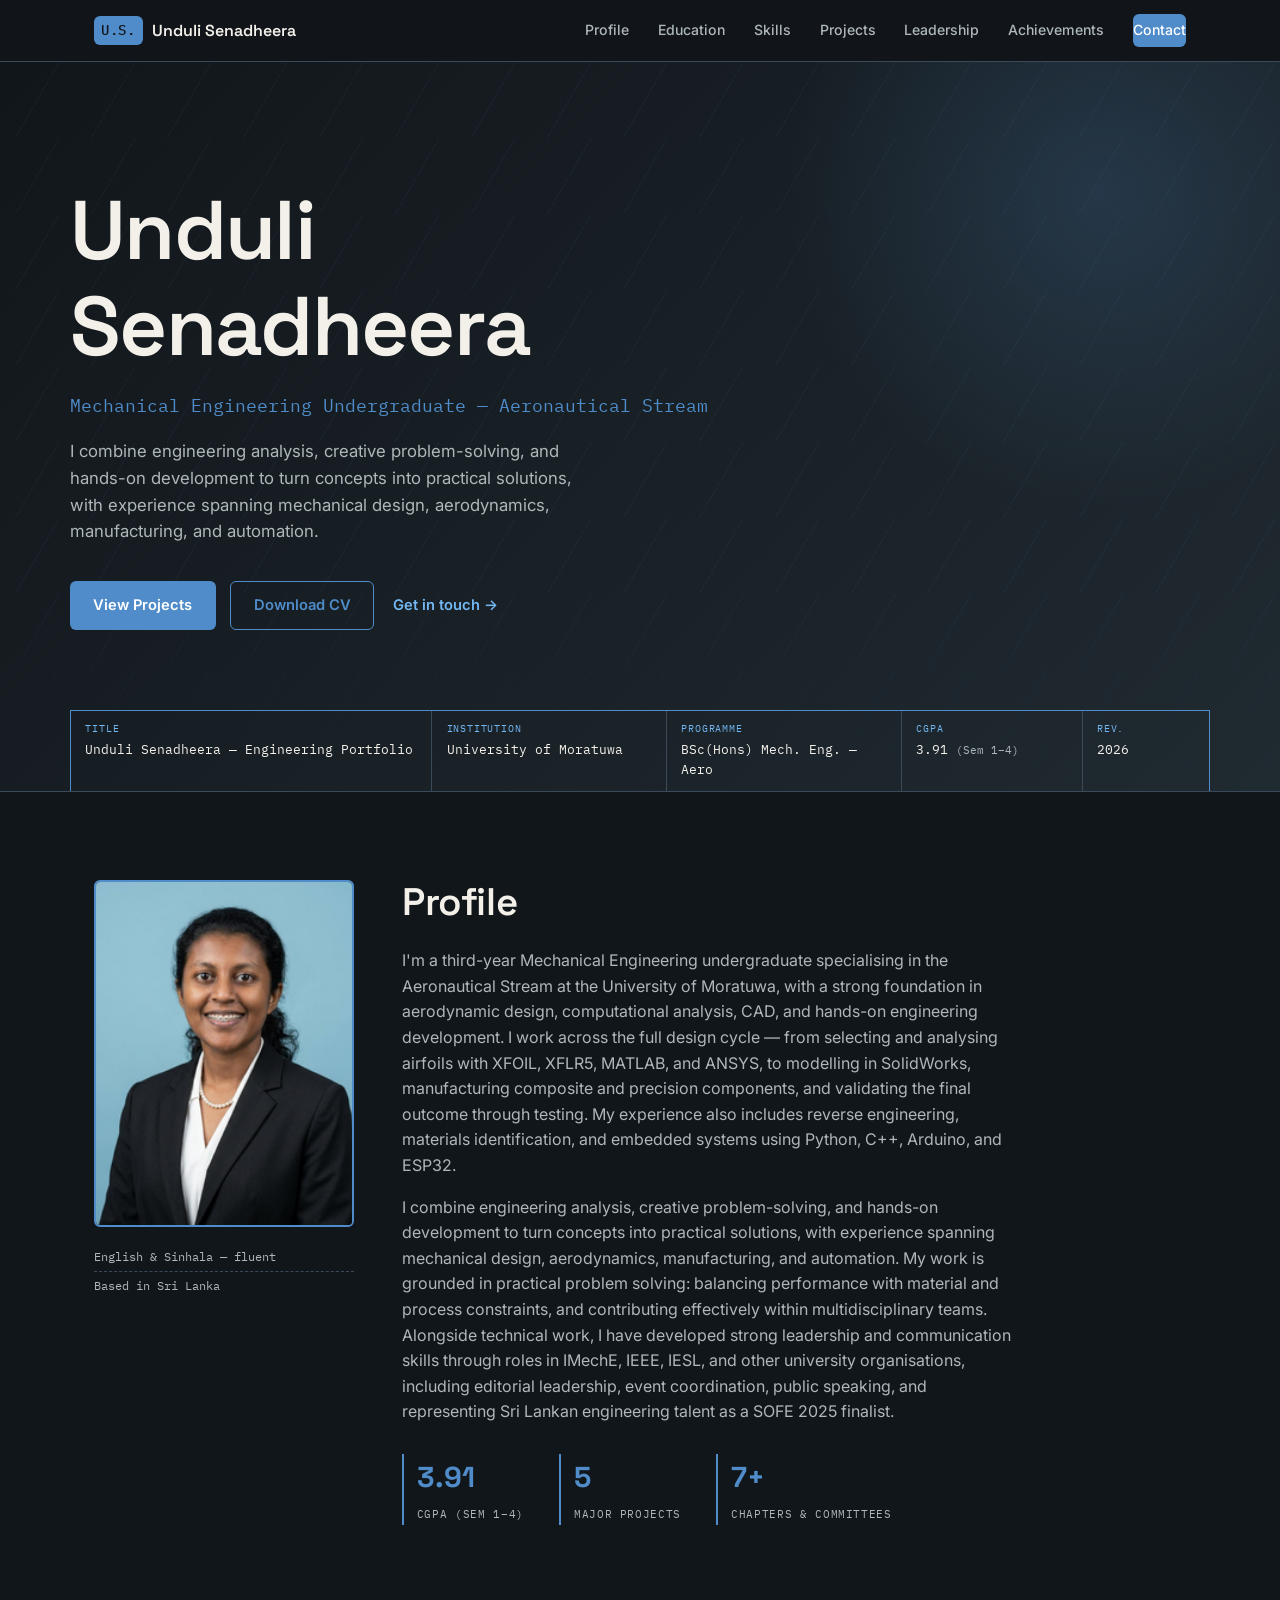
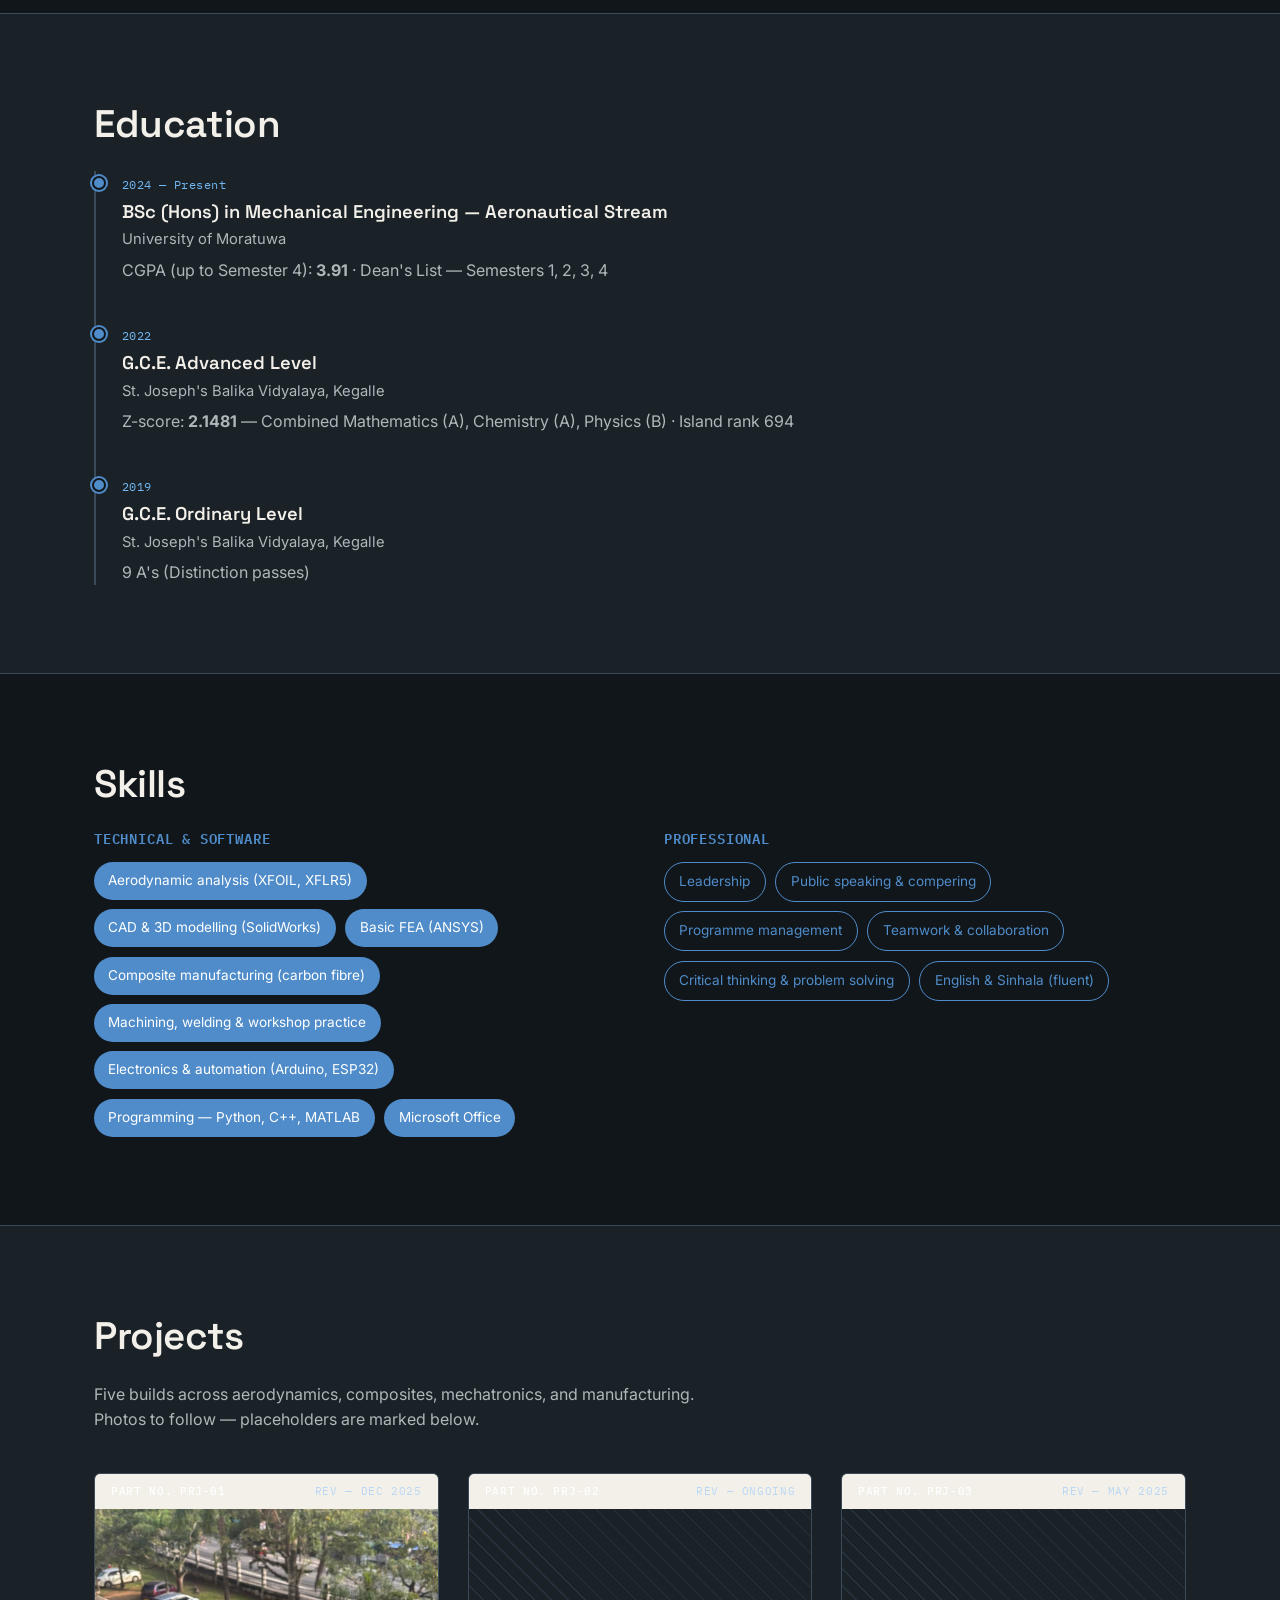
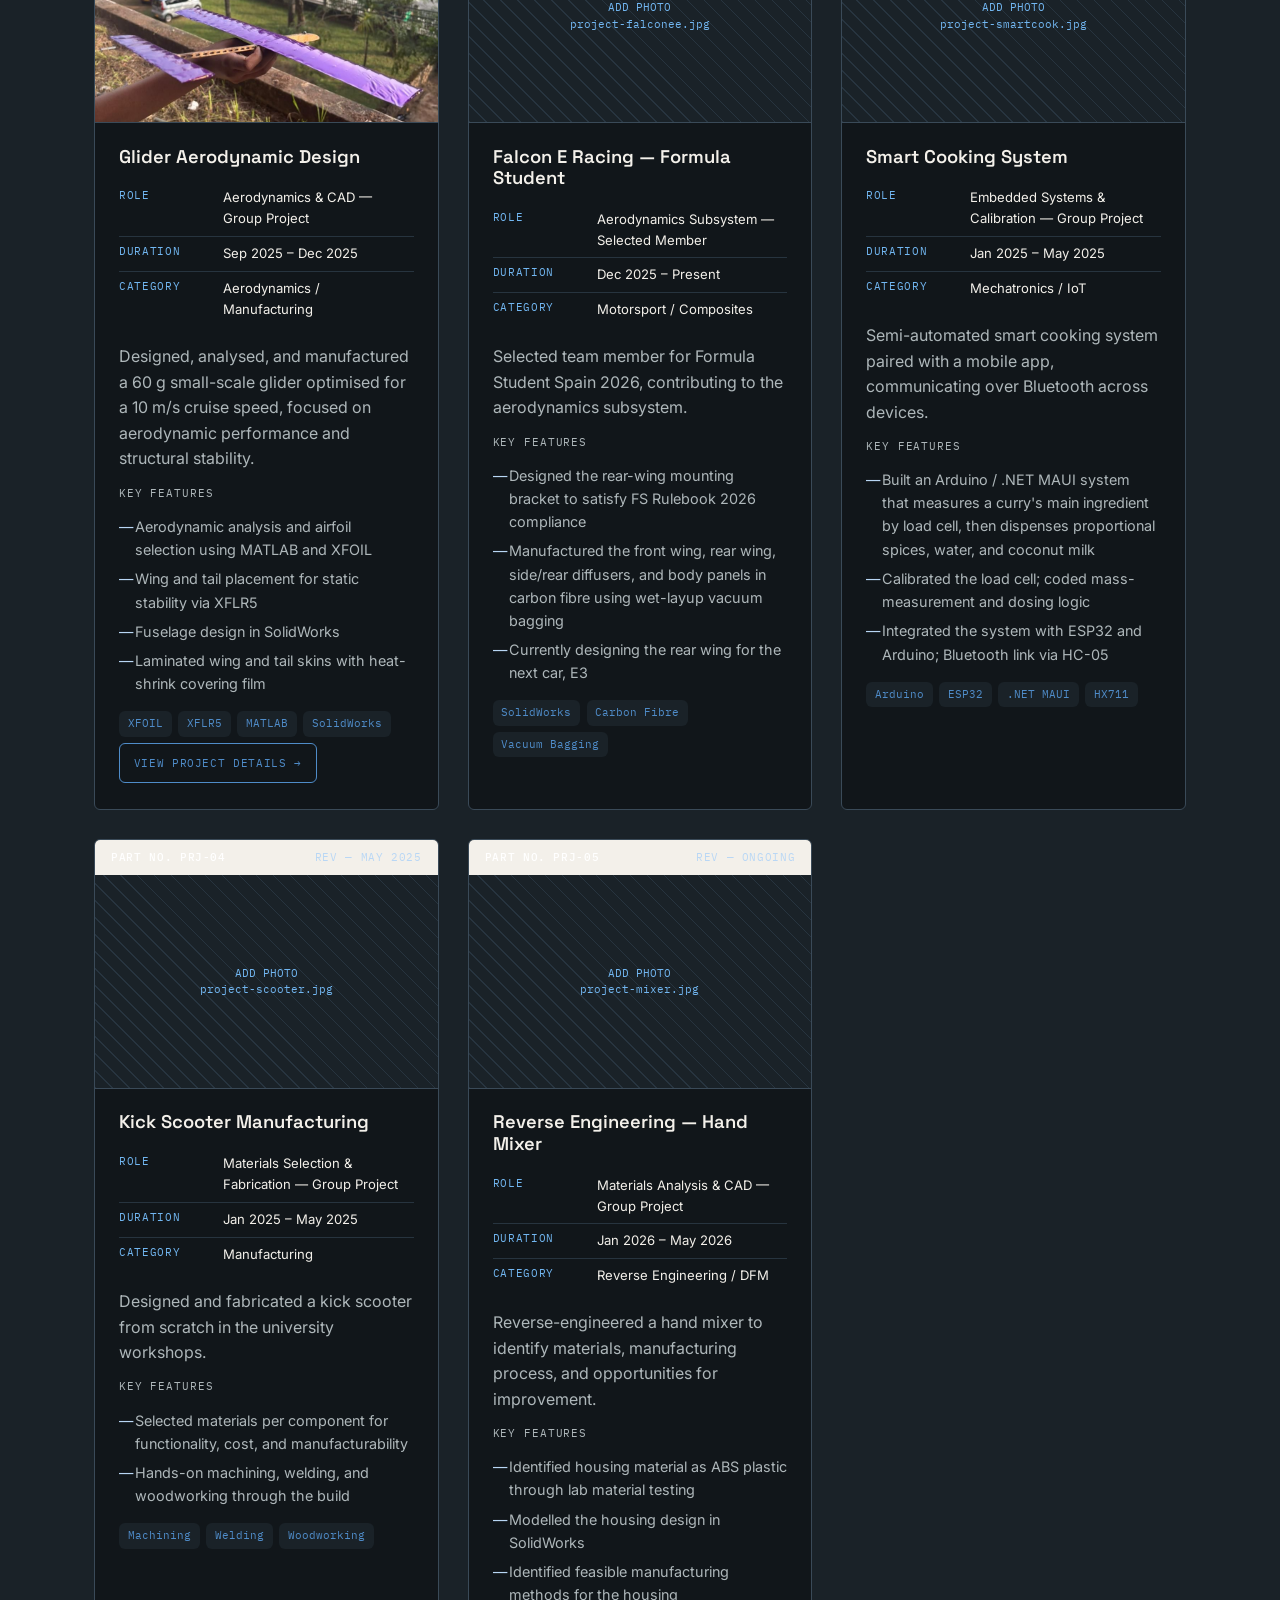
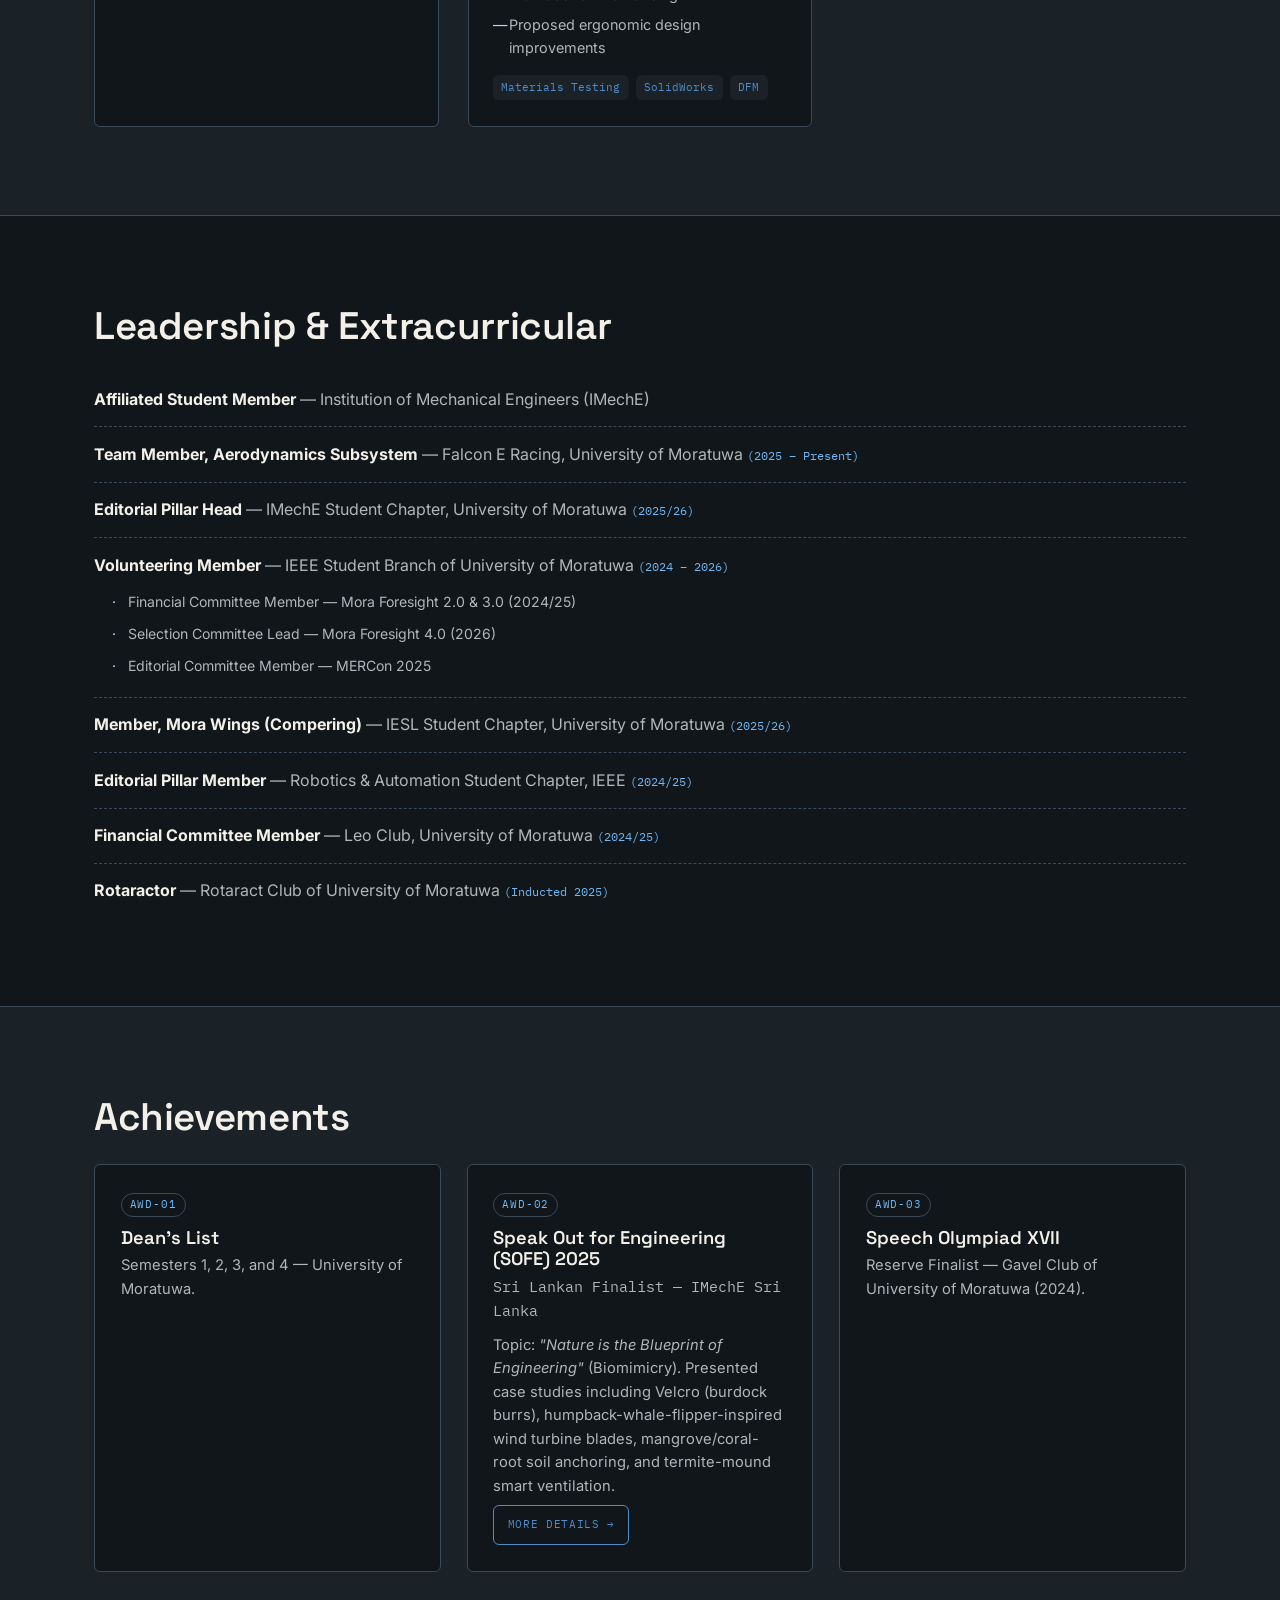
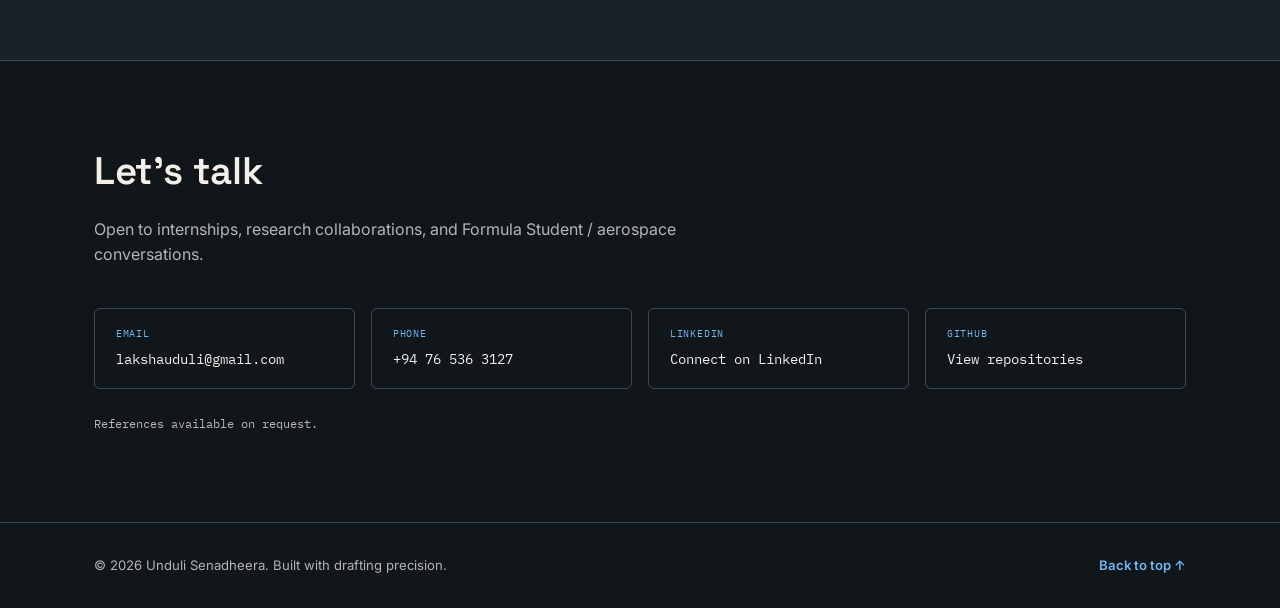
==== index.html @ 423f3b13 "Remove sheet and figure labels" ====
<!DOCTYPE html>
<html lang="en">
<head>
<meta charset="UTF-8">
<meta name="viewport" content="width=device-width, initial-scale=1.0">
<title>Unduli Senadheera — Mechanical Engineering Portfolio</title>
<meta name="description" content="Unduli Senadheera — Mechanical Engineering undergraduate, Aeronautical Stream, University of Moratuwa. Aerodynamics, CAD, composites, and reverse engineering projects.">
<link rel="preconnect" href="https://fonts.googleapis.com">
<link rel="preconnect" href="https://fonts.gstatic.com" crossorigin>
<link href="https://fonts.googleapis.com/css2?family=Space+Grotesk:wght@400;500;600;700&family=Inter:wght@400;500;600;700&family=IBM+Plex+Mono:wght@400;500&display=swap" rel="stylesheet">
<link rel="stylesheet" href="css/style.css">
</head>
<body>

<!-- ===== NAV ===== -->
<header class="site-header" id="top">
  <div class="header-inner">
    <a class="brand" href="#top">
      <span class="brand-mark">U.S.</span>
      <span class="brand-name">Unduli&nbsp;Senadheera</span>
    </a>
    <nav class="main-nav" id="mainNav">
      <a href="#about">Profile</a>
      <a href="#education">Education</a>
      <a href="#skills">Skills</a>
      <a href="#projects">Projects</a>
      <a href="#leadership">Leadership</a>
      <a href="#achievements">Achievements</a>
      <a href="#contact" class="nav-cta">Contact</a>
    </nav>
    <button class="nav-toggle" id="navToggle" aria-label="Toggle navigation" aria-expanded="false">
      <span></span><span></span><span></span>
    </button>
  </div>
</header>

<!-- ===== HERO ===== -->
<section class="hero" id="hero">
  <div class="blueprint-grid" aria-hidden="true"></div>

  <div class="hero-inner">
    <h1 class="hero-name">Unduli<br>Senadheera</h1>
    <p class="hero-role">Mechanical Engineering Undergraduate — Aeronautical Stream</p>
    <p class="hero-tagline">I combine engineering analysis, creative problem-solving, and hands-on development to turn concepts into practical solutions, with experience spanning mechanical design, aerodynamics, manufacturing, and automation.</p>

    <div class="hero-actions">
      <a href="#projects" class="btn btn-primary">View Projects</a>
      <a href="assets/docs/Unduli_Senadheera_CV.pdf" class="btn btn-outline" download>Download CV</a>
      <a href="#contact" class="btn btn-text">Get in touch →</a>
    </div>
  </div>

  <!-- Title block, drafting-sheet style -->
  <div class="title-block">
    <div class="tb-cell tb-cell--wide">
      <span class="tb-label">Title</span>
      <span class="tb-value">Unduli Senadheera — Engineering Portfolio</span>
    </div>
    <div class="tb-cell">
      <span class="tb-label">Institution</span>
      <span class="tb-value">University of Moratuwa</span>
    </div>
    <div class="tb-cell">
      <span class="tb-label">Programme</span>
      <span class="tb-value">BSc(Hons) Mech. Eng. — Aero</span>
    </div>
    <div class="tb-cell">
      <span class="tb-label">CGPA</span>
      <span class="tb-value">3.91 <small>(Sem 1–4)</small></span>
    </div>
    <div class="tb-cell">
      <span class="tb-label">Rev.</span>
      <span class="tb-value" id="tbYear">2026</span>
    </div>
  </div>
</section>

<main>

<!-- ===== ABOUT / PROFILE ===== -->
<section class="section" id="about">
  <div class="section-inner">
    <div class="about-grid">
      <div class="about-photo">
        <div class="photo-frame">
          <img src="assets/img/profile-photo.png" alt="Unduli Senadheera" id="profileImg"
               onerror="this.closest('.photo-frame').classList.add('photo-frame--empty')">
          <span class="photo-placeholder-text">Add profile-photo.png<br>to assets/img/</span>
        </div>
        <ul class="corner-tags">
          <li>English &amp; Sinhala — fluent</li>
          <li>Based in Sri Lanka</li>
        </ul>
      </div>
      <div class="about-copy">
        <h2>Profile</h2>
        <p>I'm a third-year Mechanical Engineering undergraduate specialising in the Aeronautical
          Stream at the University of Moratuwa, with a strong foundation in aerodynamic design,
          computational analysis, CAD, and hands-on engineering development. I work across the
          full design cycle — from selecting and analysing airfoils with XFOIL, XFLR5, MATLAB, and
          ANSYS, to modelling in SolidWorks, manufacturing composite and precision components,
          and validating the final outcome through testing. My experience also includes reverse
          engineering, materials identification, and embedded systems using Python, C++, Arduino,
          and ESP32.</p>
        <p>I combine engineering analysis, creative problem-solving, and hands-on development to
          turn concepts into practical solutions, with experience spanning mechanical design,
          aerodynamics, manufacturing, and automation. My work is grounded in practical problem
          solving: balancing performance with material and process constraints, and contributing
          effectively within multidisciplinary teams. Alongside technical work,
          I have developed strong leadership and communication skills through roles in IMechE,
          IEEE, IESL, and other university organisations, including editorial leadership, event
          coordination, public speaking, and representing Sri Lankan engineering talent as a SOFE
          2025 finalist.</p>
        <div class="about-stats">
          <div class="stat">
            <span class="stat-num">3.91</span>
            <span class="stat-label">CGPA (Sem 1–4)</span>
          </div>
          <div class="stat">
            <span class="stat-num">5</span>
            <span class="stat-label">Major projects</span>
          </div>
          <div class="stat">
            <span class="stat-num">7+</span>
            <span class="stat-label">Chapters &amp; committees</span>
          </div>
        </div>
      </div>
    </div>
  </div>
</section>

<!-- ===== EDUCATION ===== -->
<section class="section section--alt" id="education">
  <div class="section-inner">
    <h2>Education</h2>
    <div class="timeline">
      <div class="timeline-item">
        <span class="timeline-date">2024 — Present</span>
        <div class="timeline-body">
          <h3>BSc (Hons) in Mechanical Engineering — Aeronautical Stream</h3>
          <p class="timeline-org">University of Moratuwa</p>
          <p>CGPA (up to Semester 4): <strong>3.91</strong> · Dean's List — Semesters 1, 2, 3, 4</p>
        </div>
      </div>
      <div class="timeline-item">
        <span class="timeline-date">2022</span>
        <div class="timeline-body">
          <h3>G.C.E. Advanced Level</h3>
          <p class="timeline-org">St. Joseph's Balika Vidyalaya, Kegalle</p>
          <p>Z-score: <strong>2.1481</strong> — Combined Mathematics (A), Chemistry (A), Physics (B) ·
            Island rank 694</p>
        </div>
      </div>
      <div class="timeline-item">
        <span class="timeline-date">2019</span>
        <div class="timeline-body">
          <h3>G.C.E. Ordinary Level</h3>
          <p class="timeline-org">St. Joseph's Balika Vidyalaya, Kegalle</p>
          <p>9 A's (Distinction passes)</p>
        </div>
      </div>
    </div>
  </div>
</section>

<!-- ===== SKILLS ===== -->
<section class="section" id="skills">
  <div class="section-inner">
    <h2>Skills</h2>
    <div class="skills-grid">
      <div class="skills-col">
        <h3>Technical &amp; Software</h3>
        <ul class="chip-list">
          <li>Aerodynamic analysis (XFOIL, XFLR5)</li>
          <li>CAD &amp; 3D modelling (SolidWorks)</li>
          <li>Basic FEA (ANSYS)</li>
          <li>Composite manufacturing (carbon fibre)</li>
          <li>Machining, welding &amp; workshop practice</li>
          <li>Electronics &amp; automation (Arduino, ESP32)</li>
          <li>Programming — Python, C++, MATLAB</li>
          <li>Microsoft Office</li>
        </ul>
      </div>
      <div class="skills-col">
        <h3>Professional</h3>
        <ul class="chip-list chip-list--outline">
          <li>Leadership</li>
          <li>Public speaking &amp; compering</li>
          <li>Programme management</li>
          <li>Teamwork &amp; collaboration</li>
          <li>Critical thinking &amp; problem solving</li>
          <li>English &amp; Sinhala (fluent)</li>
        </ul>
      </div>
    </div>
  </div>
</section>

<!-- ===== PROJECTS ===== -->
<section class="section section--alt" id="projects">
  <div class="section-inner">
    <h2>Projects</h2>
    <p class="section-intro">Five builds across aerodynamics, composites, mechatronics, and
      manufacturing. Photos to follow — placeholders are marked below.</p>

    <div class="project-grid">

      <article class="project-card">
        <div class="pc-header">
          <span class="pc-partno">PART&nbsp;NO. PRJ-01</span>
          <span class="pc-rev">REV — DEC 2025</span>
        </div>
        <div class="project-media">
          <img src="assets/img/30cm glider project/1.jpg" alt="Glider Aerodynamic Design project"
               onerror="this.parentElement.classList.add('project-media--empty')">
          <span class="media-placeholder-text">ADD PHOTO<br>project-glider.jpg</span>
        </div>
        <div class="project-body">
          <h3>Glider Aerodynamic Design</h3>
          <table class="spec-table">
            <tr><th>Role</th><td>Aerodynamics &amp; CAD — Group Project</td></tr>
            <tr><th>Duration</th><td>Sep 2025 – Dec 2025</td></tr>
            <tr><th>Category</th><td>Aerodynamics / Manufacturing</td></tr>
          </table>
          <p>Designed, analysed, and manufactured a 60&nbsp;g small-scale glider optimised for a
            10&nbsp;m/s cruise speed, focused on aerodynamic performance and structural stability.</p>
          <p class="features-label">Key Features</p>
          <ul>
            <li>Aerodynamic analysis and airfoil selection using MATLAB and XFOIL</li>
            <li>Wing and tail placement for static stability via XFLR5</li>
            <li>Fuselage design in SolidWorks</li>
            <li>Laminated wing and tail skins with heat-shrink covering film</li>
          </ul>
          <div class="project-tags">
            <span>XFOIL</span><span>XFLR5</span><span>MATLAB</span><span>SolidWorks</span>
          </div>
          <a class="project-detail-btn" href="project-glider.html">View project details &rarr;</a>
        </div>
      </article>

      <article class="project-card">
        <div class="pc-header">
          <span class="pc-partno">PART&nbsp;NO. PRJ-02</span>
          <span class="pc-rev">REV — ONGOING</span>
        </div>
        <div class="project-media">
          <img src="assets/img/project-falconee.jpg" alt="Falcon E Racing Formula Student project"
               onerror="this.parentElement.classList.add('project-media--empty')">
          <span class="media-placeholder-text">ADD PHOTO<br>project-falconee.jpg</span>
        </div>
        <div class="project-body">
          <h3>Falcon E Racing — Formula Student</h3>
          <table class="spec-table">
            <tr><th>Role</th><td>Aerodynamics Subsystem — Selected Member</td></tr>
            <tr><th>Duration</th><td>Dec 2025 – Present</td></tr>
            <tr><th>Category</th><td>Motorsport / Composites</td></tr>
          </table>
          <p>Selected team member for Formula Student Spain 2026, contributing to the
            aerodynamics subsystem.</p>
          <p class="features-label">Key Features</p>
          <ul>
            <li>Designed the rear-wing mounting bracket to satisfy FS Rulebook 2026 compliance</li>
            <li>Manufactured the front wing, rear wing, side/rear diffusers, and body panels in
              carbon fibre using wet-layup vacuum bagging</li>
            <li>Currently designing the rear wing for the next car, E3</li>
          </ul>
          <div class="project-tags">
            <span>SolidWorks</span><span>Carbon Fibre</span><span>Vacuum Bagging</span>
          </div>
        </div>
      </article>

      <article class="project-card">
        <div class="pc-header">
          <span class="pc-partno">PART&nbsp;NO. PRJ-03</span>
          <span class="pc-rev">REV — MAY 2025</span>
        </div>
        <div class="project-media">
          <img src="assets/img/project-smartcook.jpg" alt="Smart Cooking System project"
               onerror="this.parentElement.classList.add('project-media--empty')">
          <span class="media-placeholder-text">ADD PHOTO<br>project-smartcook.jpg</span>
        </div>
        <div class="project-body">
          <h3>Smart Cooking System</h3>
          <table class="spec-table">
            <tr><th>Role</th><td>Embedded Systems &amp; Calibration — Group Project</td></tr>
            <tr><th>Duration</th><td>Jan 2025 – May 2025</td></tr>
            <tr><th>Category</th><td>Mechatronics / IoT</td></tr>
          </table>
          <p>Semi-automated smart cooking system paired with a mobile app, communicating over
            Bluetooth across devices.</p>
          <p class="features-label">Key Features</p>
          <ul>
            <li>Built an Arduino / .NET MAUI system that measures a curry's main ingredient by
              load cell, then dispenses proportional spices, water, and coconut milk</li>
            <li>Calibrated the load cell; coded mass-measurement and dosing logic</li>
            <li>Integrated the system with ESP32 and Arduino; Bluetooth link via HC-05</li>
          </ul>
          <div class="project-tags">
            <span>Arduino</span><span>ESP32</span><span>.NET MAUI</span><span>HX711</span>
          </div>
        </div>
      </article>

      <article class="project-card">
        <div class="pc-header">
          <span class="pc-partno">PART&nbsp;NO. PRJ-04</span>
          <span class="pc-rev">REV — MAY 2025</span>
        </div>
        <div class="project-media">
          <img src="assets/img/project-scooter.jpg" alt="Kick Scooter Manufacturing project"
               onerror="this.parentElement.classList.add('project-media--empty')">
          <span class="media-placeholder-text">ADD PHOTO<br>project-scooter.jpg</span>
        </div>
        <div class="project-body">
          <h3>Kick Scooter Manufacturing</h3>
          <table class="spec-table">
            <tr><th>Role</th><td>Materials Selection &amp; Fabrication — Group Project</td></tr>
            <tr><th>Duration</th><td>Jan 2025 – May 2025</td></tr>
            <tr><th>Category</th><td>Manufacturing</td></tr>
          </table>
          <p>Designed and fabricated a kick scooter from scratch in the university workshops.</p>
          <p class="features-label">Key Features</p>
          <ul>
            <li>Selected materials per component for functionality, cost, and manufacturability</li>
            <li>Hands-on machining, welding, and woodworking through the build</li>
          </ul>
          <div class="project-tags">
            <span>Machining</span><span>Welding</span><span>Woodworking</span>
          </div>
        </div>
      </article>

      <article class="project-card">
        <div class="pc-header">
          <span class="pc-partno">PART&nbsp;NO. PRJ-05</span>
          <span class="pc-rev">REV — ONGOING</span>
        </div>
        <div class="project-media">
          <img src="assets/img/project-mixer.jpg" alt="Hand Mixer Reverse Engineering project"
               onerror="this.parentElement.classList.add('project-media--empty')">
          <span class="media-placeholder-text">ADD PHOTO<br>project-mixer.jpg</span>
        </div>
        <div class="project-body">
          <h3>Reverse Engineering — Hand Mixer</h3>
          <table class="spec-table">
            <tr><th>Role</th><td>Materials Analysis &amp; CAD — Group Project</td></tr>
            <tr><th>Duration</th><td>Jan 2026 – May 2026</td></tr>
            <tr><th>Category</th><td>Reverse Engineering / DFM</td></tr>
          </table>
          <p>Reverse-engineered a hand mixer to identify materials, manufacturing process, and
            opportunities for improvement.</p>
          <p class="features-label">Key Features</p>
          <ul>
            <li>Identified housing material as ABS plastic through lab material testing</li>
            <li>Modelled the housing design in SolidWorks</li>
            <li>Identified feasible manufacturing methods for the housing</li>
            <li>Proposed ergonomic design improvements</li>
          </ul>
          <div class="project-tags">
            <span>Materials Testing</span><span>SolidWorks</span><span>DFM</span>
          </div>
        </div>
      </article>

    </div>
  </div>
</section>

<!-- ===== LEADERSHIP ===== -->
<section class="section" id="leadership">
  <div class="section-inner">
    <h2>Leadership &amp; Extracurricular</h2>
    <div class="leadership-grid">
      <ul class="leadership-list">
        <li><strong>Affiliated Student Member</strong> — Institution of Mechanical Engineers (IMechE)</li>
        <li><strong>Team Member, Aerodynamics Subsystem</strong> — Falcon E Racing, University of Moratuwa <span>(2025 – Present)</span></li>
        <li><strong>Editorial Pillar Head</strong> — IMechE Student Chapter, University of Moratuwa <span>(2025/26)</span></li>
        <li><strong>Volunteering Member</strong> — IEEE Student Branch of University of Moratuwa <span>(2024 – 2026)</span>
          <ul>
            <li>Financial Committee Member — Mora Foresight 2.0 &amp; 3.0 (2024/25)</li>
            <li>Selection Committee Lead — Mora Foresight 4.0 (2026)</li>
            <li>Editorial Committee Member — MERCon 2025</li>
          </ul>
        </li>
        <li><strong>Member, Mora Wings (Compering)</strong> — IESL Student Chapter, University of Moratuwa <span>(2025/26)</span></li>
        <li><strong>Editorial Pillar Member</strong> — Robotics &amp; Automation Student Chapter, IEEE <span>(2024/25)</span></li>
        <li><strong>Financial Committee Member</strong> — Leo Club, University of Moratuwa <span>(2024/25)</span></li>
        <li><strong>Rotaractor</strong> — Rotaract Club of University of Moratuwa <span>(Inducted 2025)</span></li>
      </ul>
    </div>
  </div>
</section>

<!-- ===== ACHIEVEMENTS ===== -->
<section class="section section--alt" id="achievements">
  <div class="section-inner">
    <h2>Achievements</h2>
    <div class="achievement-grid">
      <div class="achievement-card">
        <span class="project-code">AWD-01</span>
        <h3>Dean's List</h3>
        <p>Semesters 1, 2, 3, and 4 — University of Moratuwa.</p>
      </div>
      <div class="achievement-card">
        <span class="project-code">AWD-02</span>
        <h3>Speak Out for Engineering (SOFE) 2025</h3>
        <p class="project-meta">Sri Lankan Finalist — IMechE Sri Lanka</p>
        <p>Topic: <em>"Nature is the Blueprint of Engineering"</em> (Biomimicry). Presented case
          studies including Velcro (burdock burrs), humpback-whale-flipper-inspired wind turbine
          blades, mangrove/coral-root soil anchoring, and termite-mound smart ventilation.</p>
        <a class="project-detail-btn" href="achievement-sofe.html">More details &rarr;</a>
      </div>
      <div class="achievement-card">
        <span class="project-code">AWD-03</span>
        <h3>Speech Olympiad XVII</h3>
        <p>Reserve Finalist — Gavel Club of University of Moratuwa (2024).</p>
      </div>
    </div>
  </div>
</section>

<!-- ===== CONTACT ===== -->
<section class="section contact" id="contact">
  <div class="section-inner">
    <h2>Let's talk</h2>
    <p class="section-intro">Open to internships, research collaborations, and Formula
      Student / aerospace conversations.</p>
    <div class="contact-grid">
      <a class="contact-item" href="mailto:lakshauduli@gmail.com">
        <span class="tb-label">Email</span>
        <span class="tb-value">lakshauduli@gmail.com</span>
      </a>
      <a class="contact-item" href="tel:+94765363127">
        <span class="tb-label">Phone</span>
        <span class="tb-value">+94 76 536 3127</span>
      </a>
      <a class="contact-item" href="#" id="linkedinLink" target="_blank" rel="noopener">
        <span class="tb-label">LinkedIn</span>
        <span class="tb-value">Connect on LinkedIn</span>
      </a>
      <a class="contact-item" href="#" id="githubLink" target="_blank" rel="noopener">
        <span class="tb-label">GitHub</span>
        <span class="tb-value">View repositories</span>
      </a>
    </div>
    <p class="contact-note">References available on request.</p>
  </div>
</section>

</main>

<footer class="site-footer">
  <div class="section-inner footer-inner">
    <p>&copy; <span id="year">2026</span> Unduli Senadheera. Built with drafting precision.</p>
    <a href="#top" class="back-to-top">Back to top ↑</a>
  </div>
</footer>

<script src="js/script.js"></script>
</body>
</html>
---- css/style.css ----
/* =========================================================
   UNDULI SENADHEERA — PORTFOLIO
  Design language: industrial editorial / engineering studio
  Palette: graphite + steel blue + electric blue
   ========================================================= */

:root {
  /* --- Color tokens --- */
  --navy:        #F3F0EA;   /* primary ink / text */
  --blue-deep:   #4F8CC9;   /* primary accent */
  --blue-mid:    #72B7F2;   /* interactive / accent */
  --blue-sky:    #B9D7F5;   /* highlight accent */
  --blue-line:   #3A4A58;   /* hairlines */
  --blue-line-soft: #27343F;
  --paper:       #11161A;   /* base background */
  --paper-alt:   #1A2228;   /* alternate section background */
  --ink-soft:    #AEB7BA;   /* secondary text */

  /* --- Type --- */
  --font-display: 'Space Grotesk', 'IBM Plex Sans', sans-serif;
  --font-body:    'Inter', -apple-system, BlinkMacSystemFont, sans-serif;
  --font-mono:    'IBM Plex Mono', 'Courier New', monospace;

  /* --- Layout --- */
  --max-width: 1140px;
  --radius: 6px;
}

/* ---------- Reset ---------- */
* { box-sizing: border-box; margin: 0; padding: 0; }

html { scroll-behavior: smooth; }

@media (prefers-reduced-motion: reduce) {
  html { scroll-behavior: auto; }
  * { animation-duration: 0.001ms !important; animation-iteration-count: 1 !important; transition-duration: 0.001ms !important; }
}

body {
  font-family: var(--font-body);
  color: var(--navy);
  background: #11161A;
  line-height: 1.6;
  -webkit-font-smoothing: antialiased;
}

img { max-width: 100%; display: block; }
a { color: inherit; text-decoration: none; }
ul { list-style: none; }

h1, h2, h3 { font-family: var(--font-display); font-weight: 600; line-height: 1.15; }
h2 { font-size: clamp(1.7rem, 3.2vw, 2.4rem); margin-bottom: 1.5rem; letter-spacing: -0.01em; }
h3 { font-size: 1.15rem; margin-bottom: 0.4rem; }

:focus-visible {
  outline: 2px solid var(--blue-mid);
  outline-offset: 3px;
}

.section-inner {
  max-width: var(--max-width);
  margin: 0 auto;
  padding: 0 1.5rem;
}

/* ---------- Sheet label / eyebrow (signature drafting motif) ---------- */
.sheet-label,
.eyebrow {
  font-family: var(--font-mono);
  font-size: 0.72rem;
  letter-spacing: 0.12em;
  text-transform: uppercase;
  color: var(--blue-mid);
  margin-bottom: 0.9rem;
  display: inline-block;
  border-bottom: 1px solid var(--blue-line);
  padding-bottom: 0.4rem;
}

/* ---------- Header / Nav ---------- */
.site-header {
  position: sticky;
  top: 0;
  z-index: 100;
  background: rgba(17,22,26,0.94);
  backdrop-filter: blur(8px);
  border-bottom: 1px solid var(--blue-line);
}

.header-inner {
  max-width: var(--max-width);
  margin: 0 auto;
  padding: 0.9rem 1.5rem;
  display: flex;
  align-items: center;
  justify-content: space-between;
}

.brand { display: flex; align-items: center; gap: 0.6rem; }
.brand-mark {
  font-family: var(--font-mono);
  font-weight: 500;
  font-size: 0.85rem;
  color: var(--paper);
  background: var(--blue-deep);
  padding: 0.25rem 0.45rem;
  border-radius: var(--radius);
  letter-spacing: 0.04em;
}
.brand-name {
  font-family: var(--font-display);
  font-weight: 600;
  font-size: 1rem;
  color: var(--navy);
}

.main-nav { display: flex; align-items: center; gap: 1.8rem; }
.main-nav a {
  font-size: 0.88rem;
  color: var(--ink-soft);
  font-weight: 500;
  position: relative;
  padding: 0.3rem 0;
  transition: color 0.15s ease;
}
.main-nav a:not(.nav-cta):after {
  content: "";
  position: absolute;
  left: 0; right: 0; bottom: -2px;
  height: 2px;
  background: var(--blue-mid);
  transform: scaleX(0);
  transform-origin: left;
  transition: transform 0.2s ease;
}
.main-nav a:not(.nav-cta):hover { color: var(--navy); }
.main-nav a:not(.nav-cta):hover:after { transform: scaleX(1); }

.nav-cta {
  background: var(--blue-deep);
  color: #fff !important;
  padding: 0.5rem 1rem;
  border-radius: var(--radius);
  font-weight: 600;
}
.nav-cta:hover { background: var(--blue-mid); }

.nav-toggle {
  display: none;
  flex-direction: column;
  gap: 5px;
  background: none;
  border: none;
  cursor: pointer;
  padding: 0.4rem;
}
.nav-toggle span {
  width: 22px; height: 2px;
  background: var(--navy);
  border-radius: 2px;
}

/* ---------- Hero ---------- */
.hero {
  position: relative;
  overflow: hidden;
  padding: 4.5rem 1.5rem 0;
  min-height: 620px;
  background:
    radial-gradient(circle at 86% 18%, rgba(79,140,201,0.2), transparent 25%),
    linear-gradient(135deg, #11161A 0%, #202A31 100%);
}

.blueprint-grid {
  position: absolute;
  inset: 0;
  background-image: linear-gradient(120deg, transparent 0 49%, rgba(114,183,242,0.09) 49.2% 49.5%, transparent 49.7% 100%);
  background-size: 76px 76px;
  mask-image: linear-gradient(to bottom, black 0%, black 70%, transparent 100%);
  -webkit-mask-image: linear-gradient(to bottom, black 0%, black 70%, transparent 100%);
  pointer-events: none;
}

.hero-inner {
  position: relative;
  max-width: var(--max-width);
  margin: 0 auto;
  padding-top: 2.5rem;
  padding-bottom: 5rem;
  z-index: 1;
}

.hero-name {
  font-size: clamp(2.6rem, 7vw, 5.2rem);
  color: var(--navy);
  margin: 0.6rem 0 1rem;
  letter-spacing: -0.02em;
}

.hero-role {
  font-family: var(--font-mono);
  font-size: clamp(0.95rem, 1.6vw, 1.15rem);
  color: var(--blue-deep);
  margin-bottom: 1.1rem;
}

.hero-tagline {
  max-width: 46ch;
  color: var(--ink-soft);
  font-size: 1.05rem;
  margin-bottom: 2.2rem;
}

.hero-actions { display: flex; flex-wrap: wrap; gap: 0.9rem; align-items: center; }

.btn {
  font-family: var(--font-body);
  font-weight: 600;
  font-size: 0.92rem;
  padding: 0.75rem 1.4rem;
  border-radius: var(--radius);
  border: 1.5px solid transparent;
  transition: all 0.18s ease;
  display: inline-block;
}
.btn-primary { background: var(--blue-deep); color: #fff; }
.btn-primary:hover { background: var(--blue-mid); transform: translateY(-1px); }
.btn-outline { border-color: var(--blue-deep); color: var(--blue-deep); }
.btn-outline:hover { background: var(--blue-deep); color: #fff; }
.btn-text { color: var(--blue-mid); font-weight: 600; padding: 0.75rem 0.2rem; }
.btn-text:hover { color: var(--blue-deep); }

/* ---------- Title block (drafting-sheet signature) ---------- */
.title-block {
  position: relative;
  z-index: 1;
  max-width: var(--max-width);
  margin: 0 auto;
  border: 1.5px solid var(--blue-deep);
  border-bottom: none;
  display: grid;
  grid-template-columns: 2fr 1.3fr 1.3fr 1fr 0.7fr;
}

.tb-cell {
  border-right: 1px solid var(--blue-line);
  padding: 0.65rem 0.9rem;
  display: flex;
  flex-direction: column;
  gap: 0.15rem;
}
.tb-cell:last-child { border-right: none; }

.tb-label {
  font-family: var(--font-mono);
  font-size: 0.62rem;
  text-transform: uppercase;
  letter-spacing: 0.08em;
  color: var(--blue-mid);
}
.tb-value {
  font-family: var(--font-mono);
  font-size: 0.8rem;
  color: var(--navy);
}
.tb-value small { color: var(--ink-soft); }

/* ---------- Generic section ---------- */
.section { padding: 5.5rem 0; border-top: 1px solid var(--blue-line); }
.section--alt { background: var(--paper-alt); }
.section-intro { color: var(--ink-soft); max-width: 60ch; margin-bottom: 2.5rem; }

/* ---------- About ---------- */
.about-grid {
  display: grid;
  grid-template-columns: 260px 1fr;
  gap: 3rem;
  align-items: start;
}

.photo-frame {
  position: relative;
  aspect-ratio: 3 / 4;
  border: 2px solid var(--blue-deep);
  border-radius: var(--radius);
  overflow: hidden;
  background: var(--paper-alt);
  display: flex;
  align-items: center;
  justify-content: center;
}
.photo-frame img { width: 100%; height: 100%; object-fit: cover; }
.photo-placeholder-text {
  display: none;
  font-family: var(--font-mono);
  font-size: 0.75rem;
  text-align: center;
  color: var(--blue-mid);
  padding: 1rem;
}
.photo-frame--empty img { display: none; }
.photo-frame--empty .photo-placeholder-text { display: block; }

.corner-tags { margin-top: 1rem; }
.corner-tags li {
  font-family: var(--font-mono);
  font-size: 0.72rem;
  color: var(--ink-soft);
  padding: 0.3rem 0;
  border-top: 1px dashed var(--blue-line);
}
.corner-tags li:first-child { border-top: none; }

.about-copy p { color: var(--ink-soft); margin-bottom: 1rem; max-width: 62ch; }

.about-stats {
  display: flex;
  gap: 2.2rem;
  margin-top: 1.8rem;
  flex-wrap: wrap;
}
.stat { border-left: 2px solid var(--blue-deep); padding-left: 0.8rem; }
.stat-num {
  display: block;
  font-family: var(--font-display);
  font-size: 1.8rem;
  font-weight: 700;
  color: var(--blue-deep);
}
.stat-label {
  font-family: var(--font-mono);
  font-size: 0.68rem;
  text-transform: uppercase;
  letter-spacing: 0.06em;
  color: var(--ink-soft);
}

/* ---------- Timeline ---------- */
.timeline { position: relative; padding-left: 1.6rem; border-left: 2px solid var(--blue-line); }
.timeline-item { position: relative; padding-bottom: 2.4rem; }
.timeline-item:last-child { padding-bottom: 0; }
.timeline-item::before {
  content: "";
  position: absolute;
  left: -1.85rem;
  top: 0.35rem;
  width: 10px; height: 10px;
  background: var(--blue-deep);
  border: 2px solid var(--paper);
  border-radius: 50%;
  box-shadow: 0 0 0 2px var(--blue-deep);
}
.timeline-date {
  font-family: var(--font-mono);
  font-size: 0.75rem;
  color: var(--blue-mid);
  letter-spacing: 0.04em;
}
.timeline-org { color: var(--ink-soft); font-size: 0.92rem; margin-bottom: 0.35rem; }
.timeline-body p { color: var(--ink-soft); }
.timeline-body h3 { margin-top: 0.3rem; }

/* ---------- Skills ---------- */
.skills-grid {
  display: grid;
  grid-template-columns: 1fr 1fr;
  gap: 3rem;
}
.skills-col h3 {
  font-family: var(--font-mono);
  font-size: 0.85rem;
  text-transform: uppercase;
  letter-spacing: 0.06em;
  color: var(--blue-deep);
  margin-bottom: 1rem;
}
.chip-list { display: flex; flex-wrap: wrap; gap: 0.6rem; }
.chip-list li {
  font-size: 0.85rem;
  padding: 0.5rem 0.9rem;
  background: var(--blue-deep);
  color: #fff;
  border-radius: 999px;
}
.chip-list--outline li {
  background: transparent;
  color: var(--blue-deep);
  border: 1.5px solid var(--blue-deep);
}

/* ---------- Projects ---------- */
.project-grid {
  display: grid;
  grid-template-columns: repeat(auto-fit, minmax(320px, 1fr));
  gap: 1.8rem;
}

.project-card {
  background: var(--paper);
  border: 1px solid var(--blue-line);
  border-radius: var(--radius);
  overflow: hidden;
  transition: box-shadow 0.2s ease, transform 0.2s ease;
}
.project-card:hover {
  box-shadow: 0 12px 28px -14px rgba(11, 61, 145, 0.25);
  transform: translateY(-3px);
}

/* --- Datasheet-style header bar --- */
.pc-header {
  display: flex;
  justify-content: space-between;
  align-items: center;
  background: var(--navy);
  color: #fff;
  padding: 0.55rem 1rem;
  font-family: var(--font-mono);
  font-size: 0.68rem;
  letter-spacing: 0.06em;
}
.pc-partno { color: #fff; font-weight: 500; }
.pc-rev { color: var(--blue-sky); }

.project-media {
  position: relative;
  aspect-ratio: 16 / 10;
  background: var(--paper-alt);
  border-bottom: 1px solid var(--blue-line);
  overflow: hidden;
  display: flex;
  align-items: center;
  justify-content: center;
}
.project-media img { width: 100%; height: 100%; object-fit: cover; }
.media-placeholder-text {
  display: none;
  font-family: var(--font-mono);
  font-size: 0.7rem;
  text-align: center;
  color: var(--blue-mid);
  line-height: 1.5;
}
.project-media--empty img { display: none; }
.project-media--empty .media-placeholder-text { display: block; }
.project-media--empty {
  background-image:
    repeating-linear-gradient(45deg, var(--blue-line-soft) 0, var(--blue-line-soft) 1px, transparent 1px, transparent 12px);
}
.project-body { padding: 1.4rem 1.5rem 1.6rem; }
.project-code {
  font-family: var(--font-mono);
  font-size: 0.68rem;
  letter-spacing: 0.08em;
  color: var(--blue-mid);
  border: 1px solid var(--blue-line);
  padding: 0.15rem 0.5rem;
  border-radius: 999px;
  display: inline-block;
  margin-bottom: 0.6rem;
}
.project-meta {
  font-family: var(--font-mono);
  font-size: 0.75rem;
  color: var(--ink-soft);
  margin-bottom: 0.7rem;
}

/* --- Spec table (datasheet parameter table) --- */
.spec-table {
  width: 100%;
  border-collapse: collapse;
  margin: 0.9rem 0 1.1rem;
  font-size: 0.82rem;
}
.spec-table tr { border-bottom: 1px solid var(--blue-line-soft); }
.spec-table tr:last-child { border-bottom: none; }
.spec-table th, .spec-table td {
  text-align: left;
  padding: 0.4rem 0;
  vertical-align: top;
  font-weight: 400;
}
.spec-table th {
  font-family: var(--font-mono);
  font-size: 0.68rem;
  text-transform: uppercase;
  letter-spacing: 0.06em;
  color: var(--blue-mid);
  width: 6.5rem;
  white-space: nowrap;
}
.spec-table td { color: var(--navy); }

.features-label {
  font-family: var(--font-mono);
  font-size: 0.68rem;
  text-transform: uppercase;
  letter-spacing: 0.08em;
  color: var(--blue-deep);
  margin-bottom: 0.5rem;
}

.project-body > p { color: var(--ink-soft); margin-bottom: 0.8rem; }
.project-body ul { margin: 0 0 1rem; }
.project-body ul li {
  position: relative;
  padding-left: 1rem;
  color: var(--ink-soft);
  font-size: 0.9rem;
  margin-bottom: 0.4rem;
}
.project-body ul li::before {
  content: "—";
  position: absolute;
  left: 0;
  color: var(--blue-sky);
}
.project-tags { display: flex; flex-wrap: wrap; gap: 0.4rem; }
.project-tags span {
  font-family: var(--font-mono);
  font-size: 0.68rem;
  background: var(--paper-alt);
  color: var(--blue-deep);
  padding: 0.25rem 0.55rem;
  border-radius: var(--radius);
}
.project-detail-btn {
  display: inline-block;
  margin-top: 0.4rem;
  padding: 0.65rem 0.85rem;
  border: 1px solid var(--blue-deep);
  border-radius: var(--radius);
  color: var(--blue-deep);
  font-family: var(--font-mono);
  font-size: 0.68rem;
  letter-spacing: 0.06em;
  text-transform: uppercase;
  transition: background 0.18s ease, color 0.18s ease, transform 0.18s ease;
}
.project-detail-btn:hover { background: var(--blue-deep); color: var(--paper); transform: translateY(-1px); }

/* ---------- Leadership ---------- */
.leadership-list > li {
  padding: 0.9rem 0;
  border-bottom: 1px dashed var(--blue-line);
  color: var(--ink-soft);
}
.leadership-list > li:last-child { border-bottom: none; }
.leadership-list strong { color: var(--navy); }
.leadership-list span { color: var(--blue-mid); font-family: var(--font-mono); font-size: 0.78rem; }
.leadership-list ul { margin-top: 0.5rem; padding-left: 1.1rem; }
.leadership-list ul li {
  font-size: 0.88rem;
  padding: 0.3rem 0;
  position: relative;
  padding-left: 1rem;
}
.leadership-list ul li::before { content: "·"; position: absolute; left: 0; color: var(--blue-sky); }

/* ---------- Achievements ---------- */
.achievement-grid {
  display: grid;
  grid-template-columns: repeat(auto-fit, minmax(260px, 1fr));
  gap: 1.6rem;
}
.achievement-card {
  border: 1px solid var(--blue-line);
  border-radius: var(--radius);
  padding: 1.6rem;
  background: var(--paper);
}
.achievement-card p { color: var(--ink-soft); font-size: 0.92rem; margin-top: 0.4rem; }
.achievement-card .project-meta { margin-top: 0.2rem; }

/* ---------- Contact ---------- */
.contact-grid {
  display: grid;
  grid-template-columns: repeat(auto-fit, minmax(230px, 1fr));
  gap: 1rem;
  margin-top: 1rem;
}
.contact-item {
  border: 1px solid var(--blue-line);
  border-radius: var(--radius);
  padding: 1.1rem 1.3rem;
  display: flex;
  flex-direction: column;
  gap: 0.3rem;
  transition: border-color 0.15s ease, transform 0.15s ease;
}
.contact-item:hover { border-color: var(--blue-deep); transform: translateY(-2px); }
.contact-item .tb-value { font-size: 0.9rem; }
.contact-note {
  margin-top: 1.6rem;
  font-family: var(--font-mono);
  font-size: 0.75rem;
  color: var(--ink-soft);
}

/* ---------- Footer ---------- */
.site-footer {
  border-top: 1px solid var(--blue-line);
  padding: 2rem 0;
}
.footer-inner {
  display: flex;
  justify-content: space-between;
  align-items: center;
  flex-wrap: wrap;
  gap: 0.8rem;
  font-size: 0.82rem;
  color: var(--ink-soft);
}
.back-to-top { color: var(--blue-mid); font-weight: 600; }
.back-to-top:hover { color: var(--blue-deep); }

/* ---------- Project detail page ---------- */
.project-page { background: var(--paper); }
.project-hero {
  padding: 4.5rem 0 3.8rem;
  background:
    linear-gradient(135deg, rgba(79,140,201,0.14), transparent 42%),
    var(--paper-alt);
  border-bottom: 1px solid var(--blue-line);
}
.back-link {
  display: inline-block;
  color: var(--blue-mid);
  font-family: var(--font-mono);
  font-size: 0.75rem;
  margin-bottom: 2rem;
}
.project-hero h1 { max-width: 760px; font-size: clamp(2.6rem, 6vw, 5.2rem); margin-bottom: 1rem; }
.project-hero-lead { max-width: 680px; color: var(--ink-soft); font-size: 1.12rem; }
.project-hero-meta { display: flex; flex-wrap: wrap; gap: 0.7rem 1.8rem; margin-top: 2rem; color: var(--blue-mid); font-family: var(--font-mono); font-size: 0.72rem; text-transform: uppercase; letter-spacing: 0.06em; }
.project-content { padding-top: 4.5rem; }
.project-content-grid { display: grid; grid-template-columns: 220px minmax(0, 760px); gap: 4rem; align-items: start; justify-content: center; }
.project-sidebar { position: sticky; top: 6rem; }
.project-index-card { display: flex; flex-direction: column; gap: 0.55rem; padding: 1rem; border: 1px solid var(--blue-line); border-top: 3px solid var(--blue-deep); background: var(--paper-alt); color: var(--ink-soft); font-family: var(--font-mono); font-size: 0.7rem; }
.project-index-card strong { color: var(--navy); font-family: var(--font-display); font-size: 1.8rem; margin-bottom: 0.8rem; }
.project-index-card .tb-label:not(:first-child) { margin-top: 0.8rem; }
.project-article .detail-section { border-top: 1px solid var(--blue-line); margin-top: 3rem; padding-top: 2.4rem; }
.project-article .detail-section--first { border-top: none; margin-top: 0; padding-top: 0; }
.project-article .detail-section h2 { margin-bottom: 1rem; }
.project-article .detail-section h3 { margin: 1.6rem 0 0.6rem; color: var(--blue-mid); font-family: var(--font-mono); font-size: 0.78rem; letter-spacing: 0.08em; text-transform: uppercase; }
.project-article .detail-section p, .project-article .detail-section li { color: var(--ink-soft); }
.project-article .detail-section p { margin-bottom: 1rem; }
.project-article .detail-section ul { margin-top: 0.9rem; }
.project-article .detail-section li { position: relative; padding-left: 1rem; margin-bottom: 0.55rem; }
.project-article .detail-section li::before { content: "-"; position: absolute; left: 0; color: var(--blue-mid); }
.workflow-list { counter-reset: workflow; }
.workflow-list li { padding-left: 2.8rem !important; margin-bottom: 1rem !important; }
.workflow-list li::before { content: counter(workflow, decimal-leading-zero) !important; counter-increment: workflow; top: 0; color: var(--blue-deep) !important; font-family: var(--font-mono); font-size: 0.75rem; }
.media-count { color: var(--ink-soft); font-family: var(--font-mono); font-size: 0.7rem; }
.detail-heading-row { display: flex; justify-content: space-between; align-items: end; gap: 1rem; }
.media-gallery--large { grid-template-columns: repeat(2, minmax(0, 1fr)); }
.media-gallery--large figure { margin: 0; }
.media-gallery--large img { height: 280px; border-radius: var(--radius); object-fit: cover; }
.media-gallery--large video { width: 100%; height: 280px; border: 1px solid var(--blue-line); border-radius: var(--radius); object-fit: cover; background: #080b0d; }
.media-gallery--large figcaption { margin-top: 0.45rem; color: var(--ink-soft); font-family: var(--font-mono); font-size: 0.68rem; text-transform: uppercase; letter-spacing: 0.06em; }
.testing-media video { width: 100%; max-height: 620px; border: 1px solid var(--blue-line); background: #080b0d; }

/* =========================================================
   RESPONSIVE
   ========================================================= */
@media (max-width: 860px) {
  .about-grid { grid-template-columns: 1fr; }
  .photo-frame { max-width: 240px; }
  .skills-grid { grid-template-columns: 1fr; gap: 2rem; }
  .title-block { grid-template-columns: 1fr 1fr; }
  .tb-cell--wide { grid-column: 1 / -1; }
  .project-content-grid { grid-template-columns: 1fr; gap: 2rem; }
  .project-sidebar { position: static; }
  .project-index-card { max-width: 420px; }
}

@media (max-width: 720px) {
  .main-nav {
    position: absolute;
    top: 100%; left: 0; right: 0;
    background: var(--paper);
    border-bottom: 1px solid var(--blue-line);
    flex-direction: column;
    align-items: flex-start;
    padding: 1rem 1.5rem 1.5rem;
    gap: 1rem;
    display: none;
  }
  .main-nav.open { display: flex; }
  .nav-toggle { display: flex; }
  .nav-cta { align-self: flex-start; }

  .title-block { grid-template-columns: 1fr 1fr; }
  .hero { padding-top: 2.5rem; }
  .hero-inner { padding-bottom: 3.5rem; }
}

@media (max-width: 480px) {
  .title-block { grid-template-columns: 1fr; }
  .tb-cell { border-right: none; border-bottom: 1px solid var(--blue-line); }
}
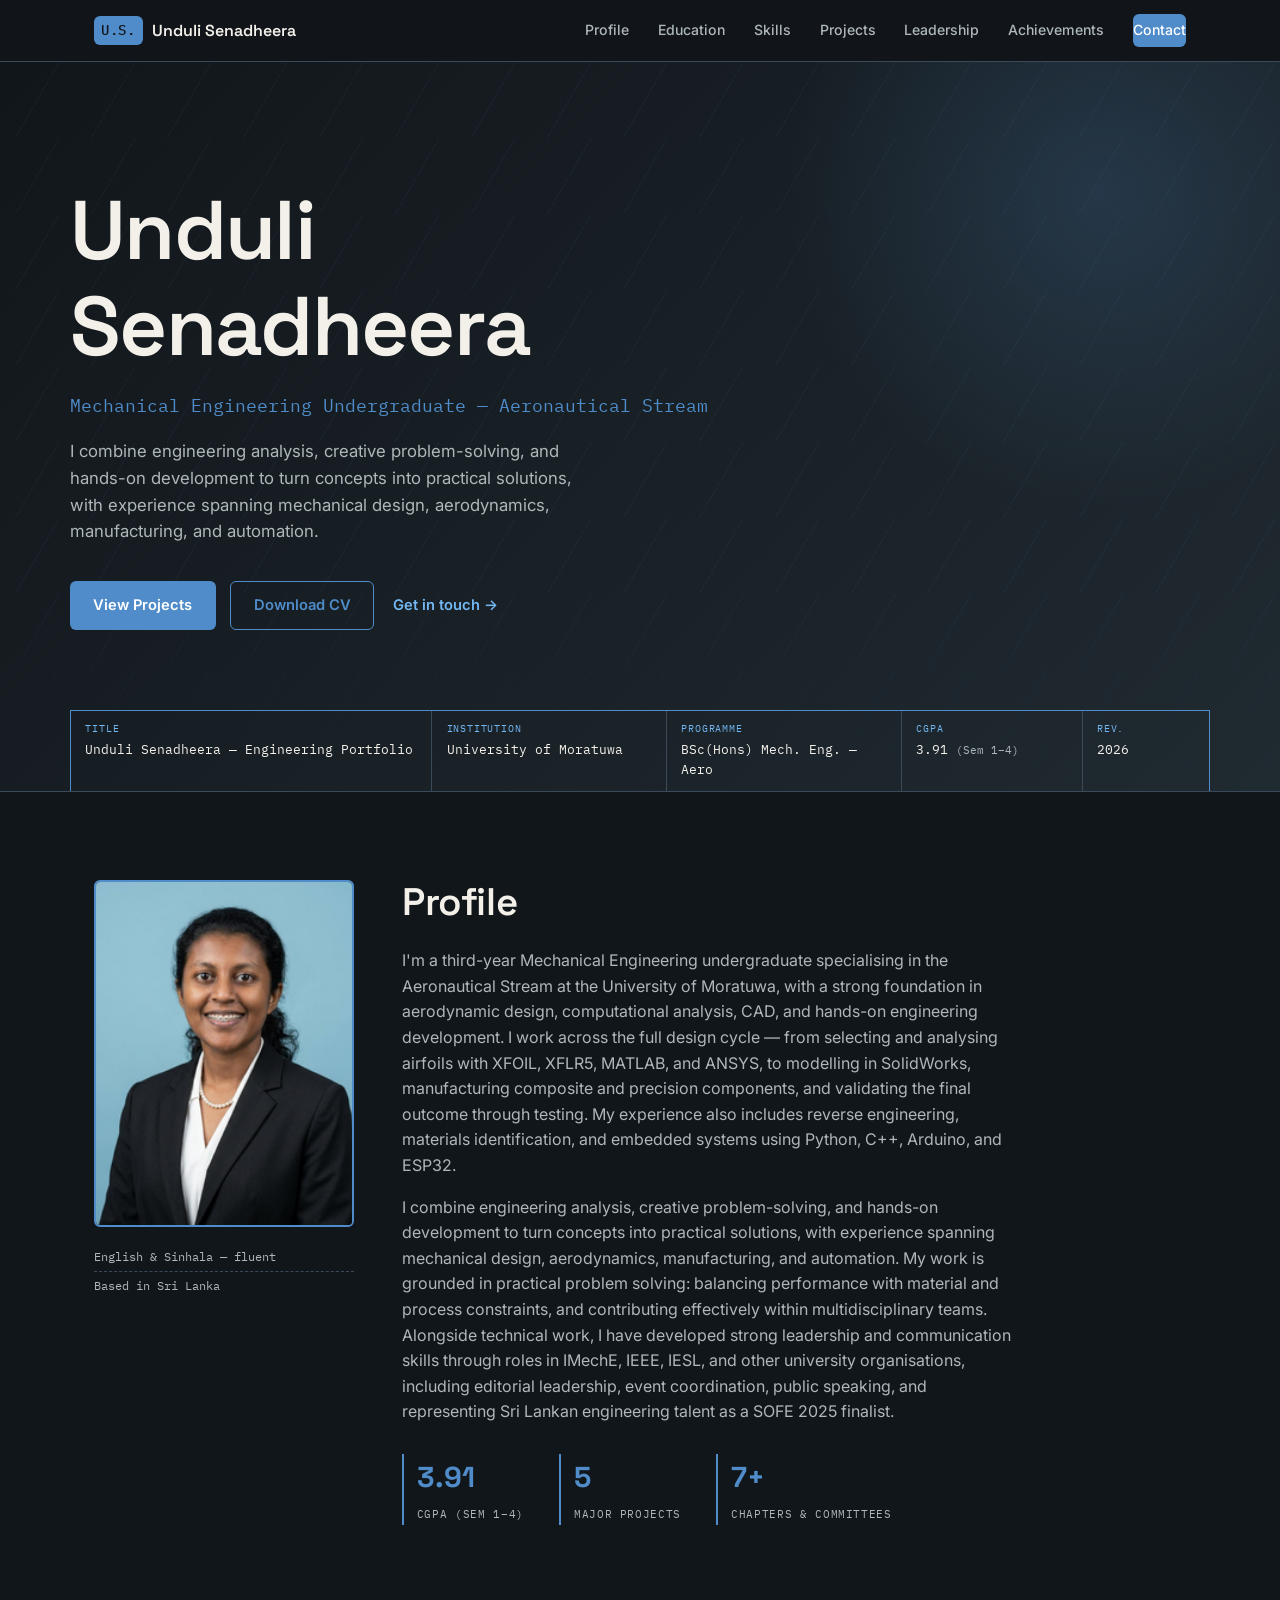
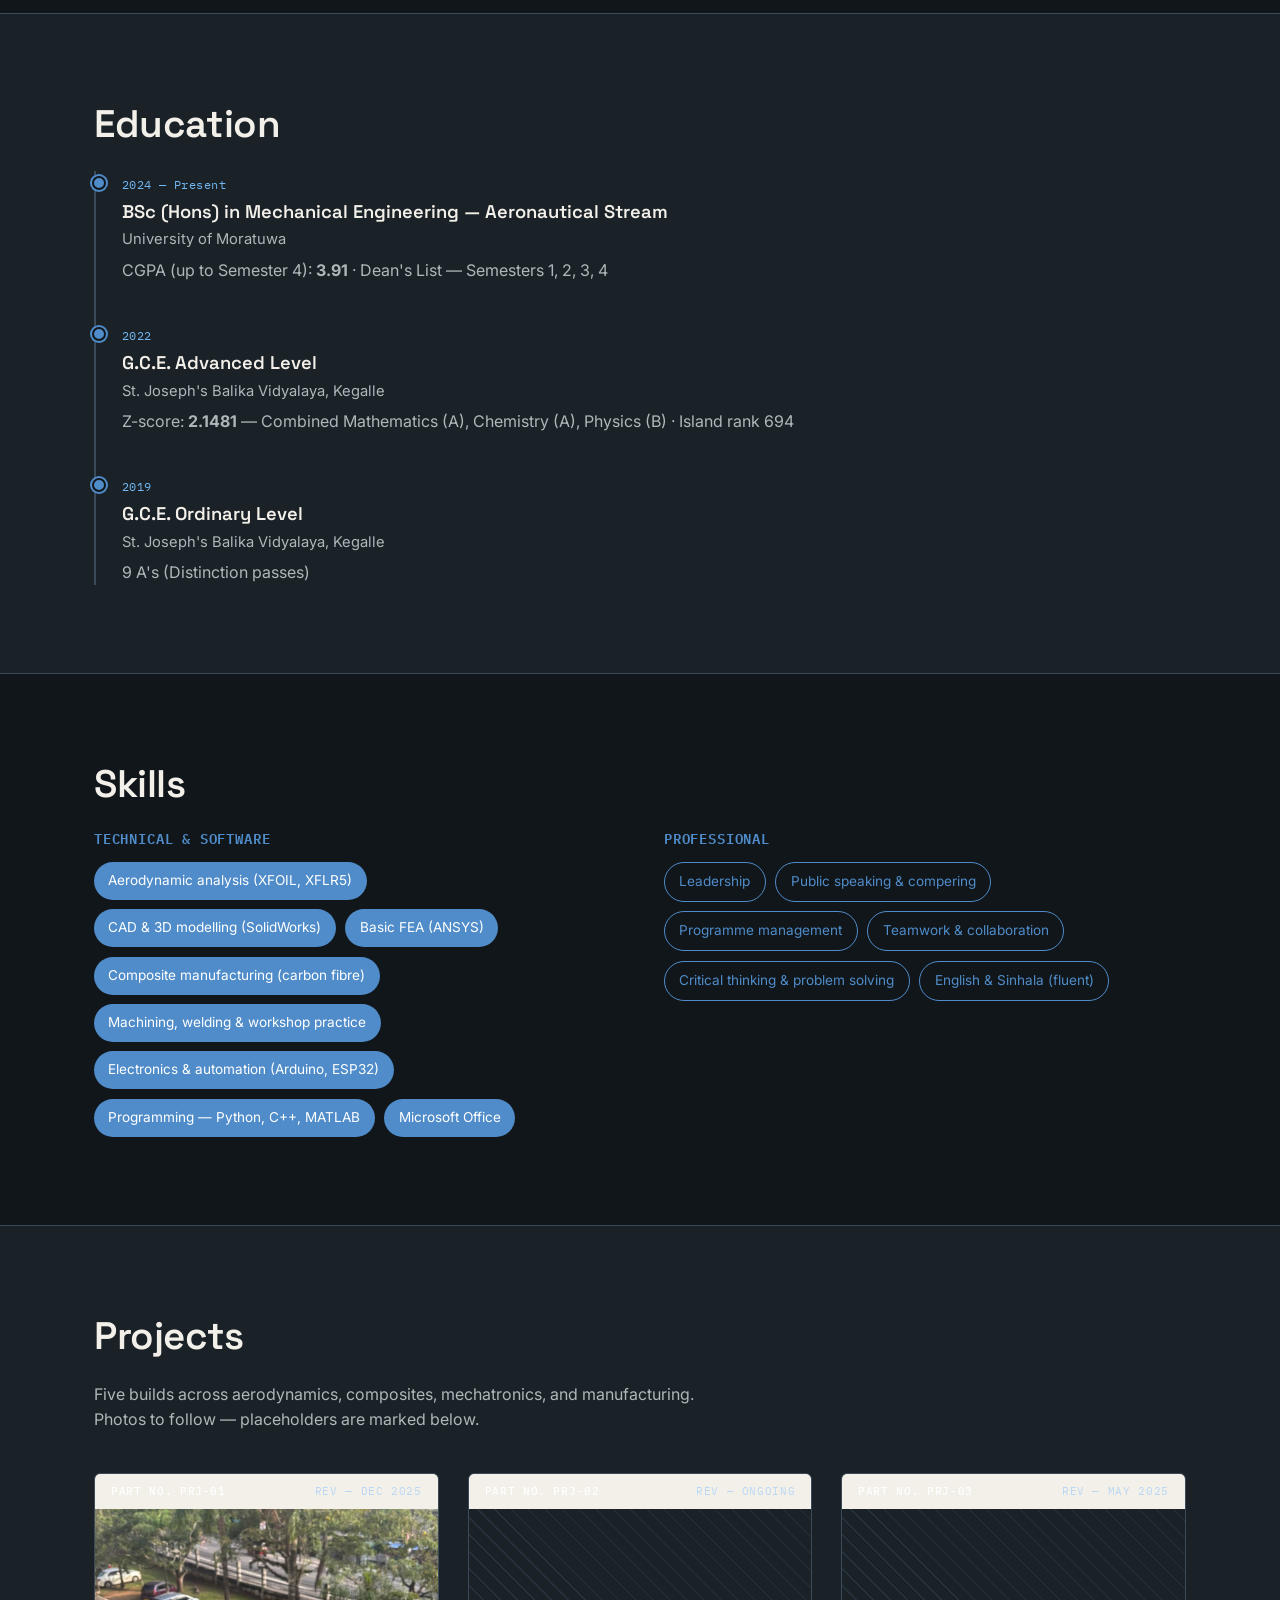
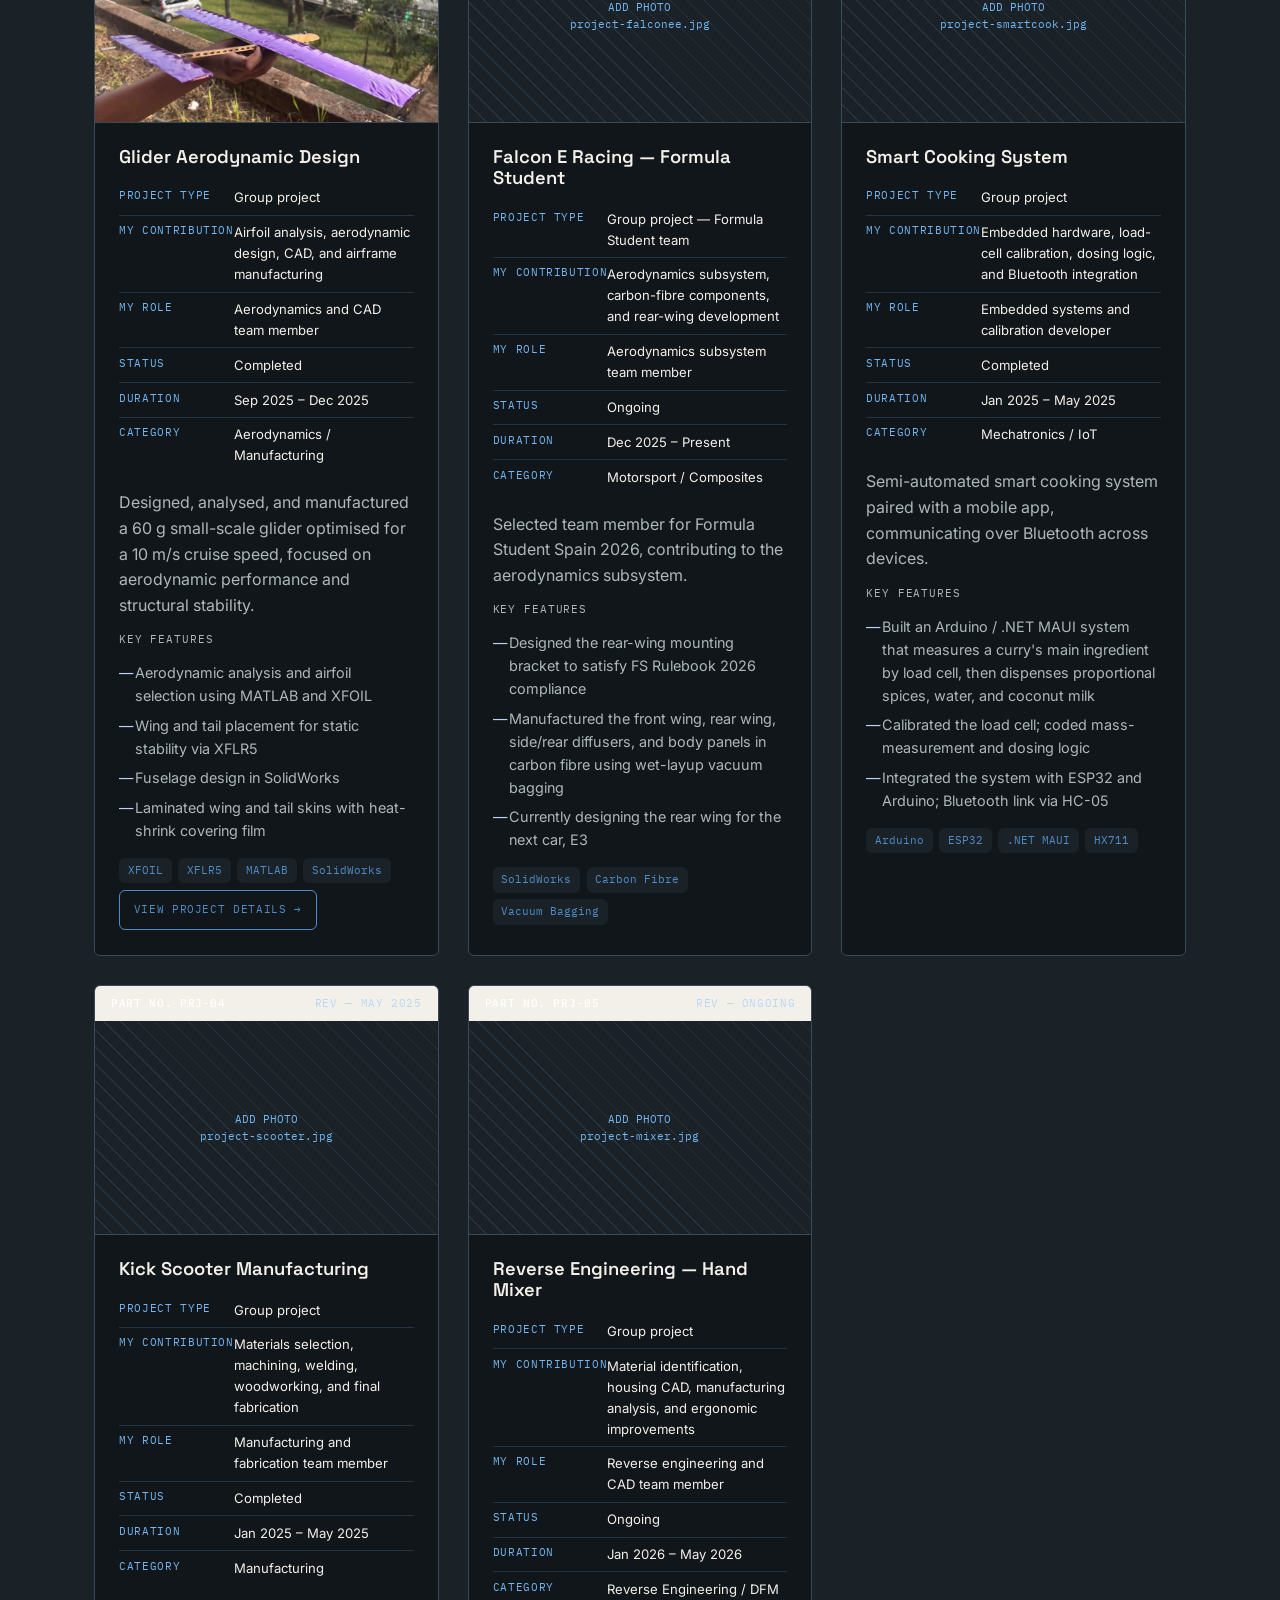
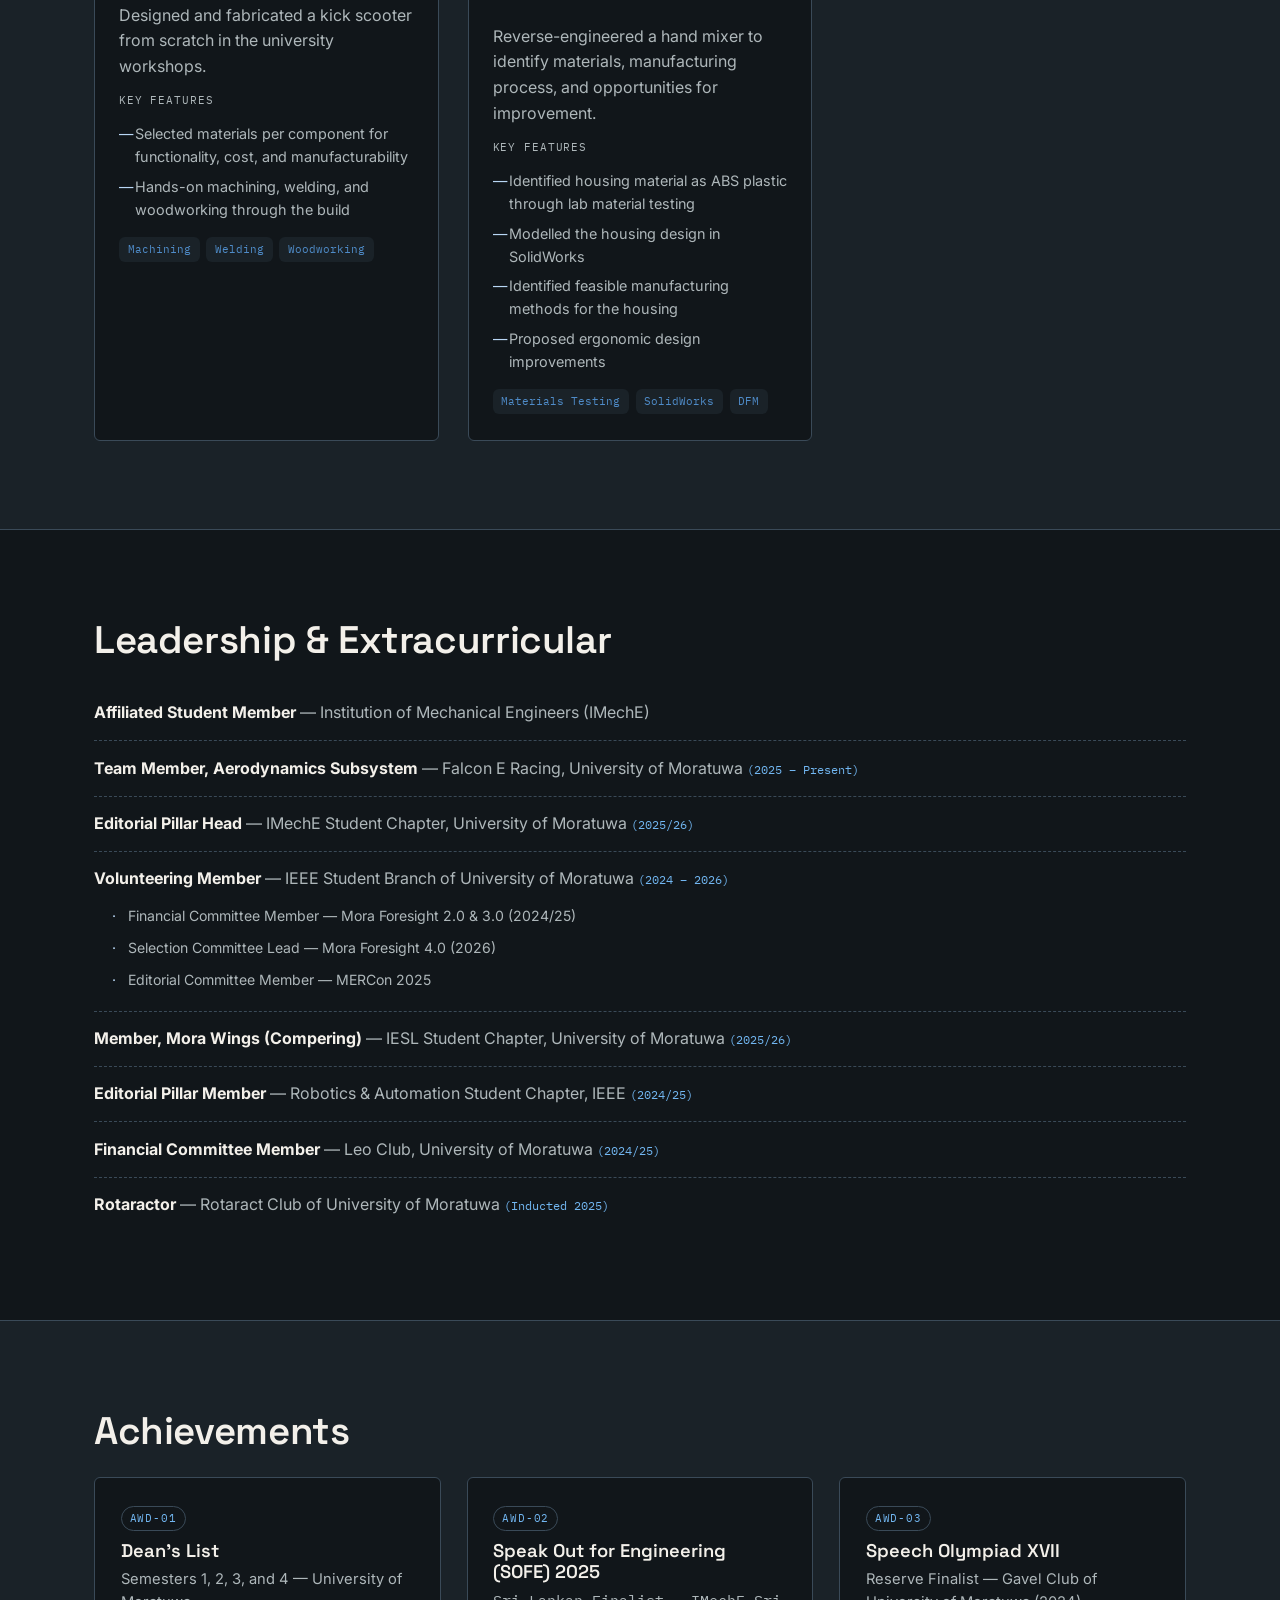
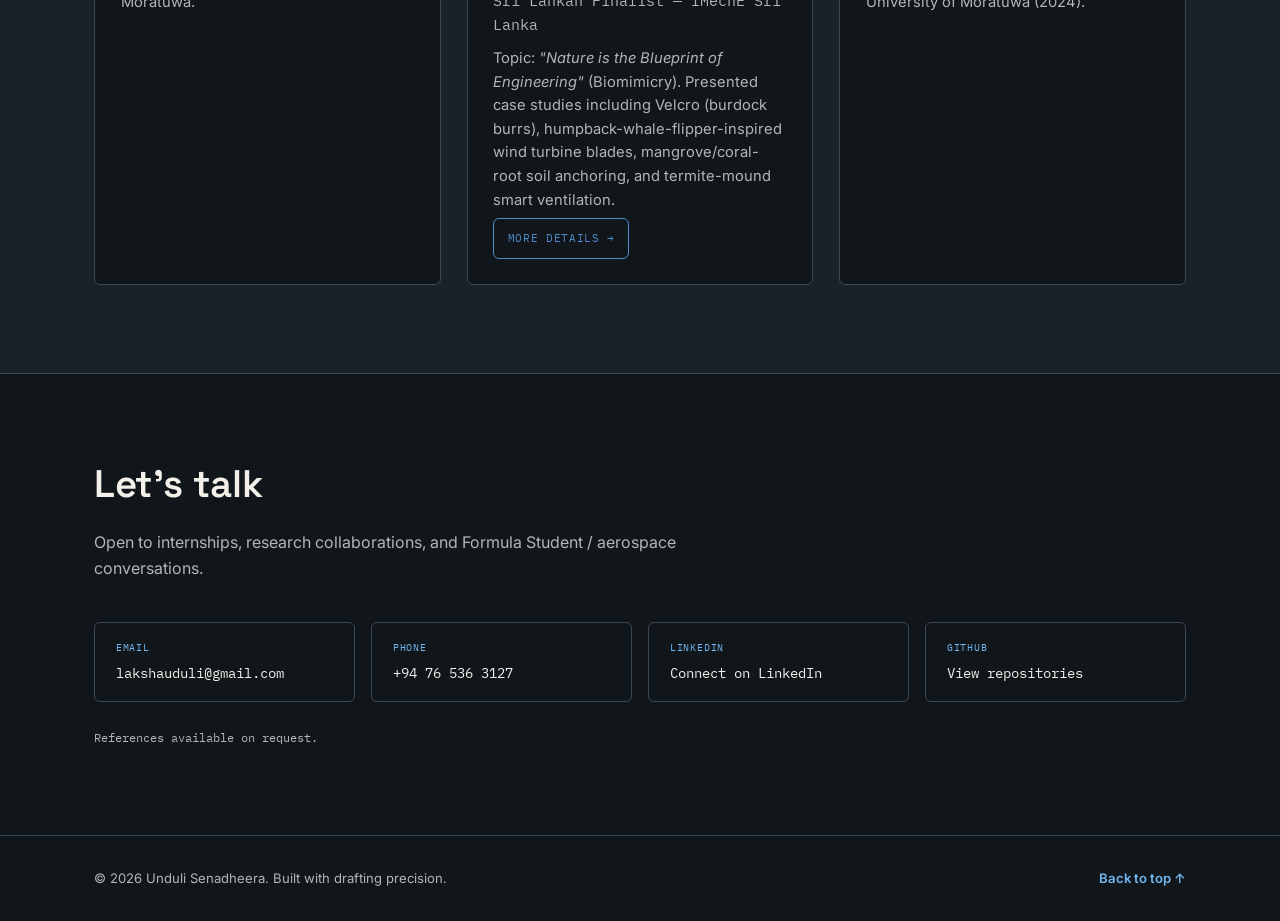
==== commit b32f6e8e: "Add project roles contributions and status" ====
--- a/index.html
+++ b/index.html
@@ -219,7 +219,10 @@
         <div class="project-body">
           <h3>Glider Aerodynamic Design</h3>
           <table class="spec-table">
-            <tr><th>Role</th><td>Aerodynamics &amp; CAD — Group Project</td></tr>
+            <tr><th>Project type</th><td>Group project</td></tr>
+            <tr><th>My contribution</th><td>Airfoil analysis, aerodynamic design, CAD, and airframe manufacturing</td></tr>
+            <tr><th>My role</th><td>Aerodynamics and CAD team member</td></tr>
+            <tr><th>Status</th><td>Completed</td></tr>
             <tr><th>Duration</th><td>Sep 2025 – Dec 2025</td></tr>
             <tr><th>Category</th><td>Aerodynamics / Manufacturing</td></tr>
           </table>
@@ -252,7 +255,10 @@
         <div class="project-body">
           <h3>Falcon E Racing — Formula Student</h3>
           <table class="spec-table">
-            <tr><th>Role</th><td>Aerodynamics Subsystem — Selected Member</td></tr>
+            <tr><th>Project type</th><td>Group project — Formula Student team</td></tr>
+            <tr><th>My contribution</th><td>Aerodynamics subsystem, carbon-fibre components, and rear-wing development</td></tr>
+            <tr><th>My role</th><td>Aerodynamics subsystem team member</td></tr>
+            <tr><th>Status</th><td>Ongoing</td></tr>
             <tr><th>Duration</th><td>Dec 2025 – Present</td></tr>
             <tr><th>Category</th><td>Motorsport / Composites</td></tr>
           </table>
@@ -284,7 +290,10 @@
         <div class="project-body">
           <h3>Smart Cooking System</h3>
           <table class="spec-table">
-            <tr><th>Role</th><td>Embedded Systems &amp; Calibration — Group Project</td></tr>
+            <tr><th>Project type</th><td>Group project</td></tr>
+            <tr><th>My contribution</th><td>Embedded hardware, load-cell calibration, dosing logic, and Bluetooth integration</td></tr>
+            <tr><th>My role</th><td>Embedded systems and calibration developer</td></tr>
+            <tr><th>Status</th><td>Completed</td></tr>
             <tr><th>Duration</th><td>Jan 2025 – May 2025</td></tr>
             <tr><th>Category</th><td>Mechatronics / IoT</td></tr>
           </table>
@@ -316,7 +325,10 @@
         <div class="project-body">
           <h3>Kick Scooter Manufacturing</h3>
           <table class="spec-table">
-            <tr><th>Role</th><td>Materials Selection &amp; Fabrication — Group Project</td></tr>
+            <tr><th>Project type</th><td>Group project</td></tr>
+            <tr><th>My contribution</th><td>Materials selection, machining, welding, woodworking, and final fabrication</td></tr>
+            <tr><th>My role</th><td>Manufacturing and fabrication team member</td></tr>
+            <tr><th>Status</th><td>Completed</td></tr>
             <tr><th>Duration</th><td>Jan 2025 – May 2025</td></tr>
             <tr><th>Category</th><td>Manufacturing</td></tr>
           </table>
@@ -345,7 +357,10 @@
         <div class="project-body">
           <h3>Reverse Engineering — Hand Mixer</h3>
           <table class="spec-table">
-            <tr><th>Role</th><td>Materials Analysis &amp; CAD — Group Project</td></tr>
+            <tr><th>Project type</th><td>Group project</td></tr>
+            <tr><th>My contribution</th><td>Material identification, housing CAD, manufacturing analysis, and ergonomic improvements</td></tr>
+            <tr><th>My role</th><td>Reverse engineering and CAD team member</td></tr>
+            <tr><th>Status</th><td>Ongoing</td></tr>
             <tr><th>Duration</th><td>Jan 2026 – May 2026</td></tr>
             <tr><th>Category</th><td>Reverse Engineering / DFM</td></tr>
           </table>
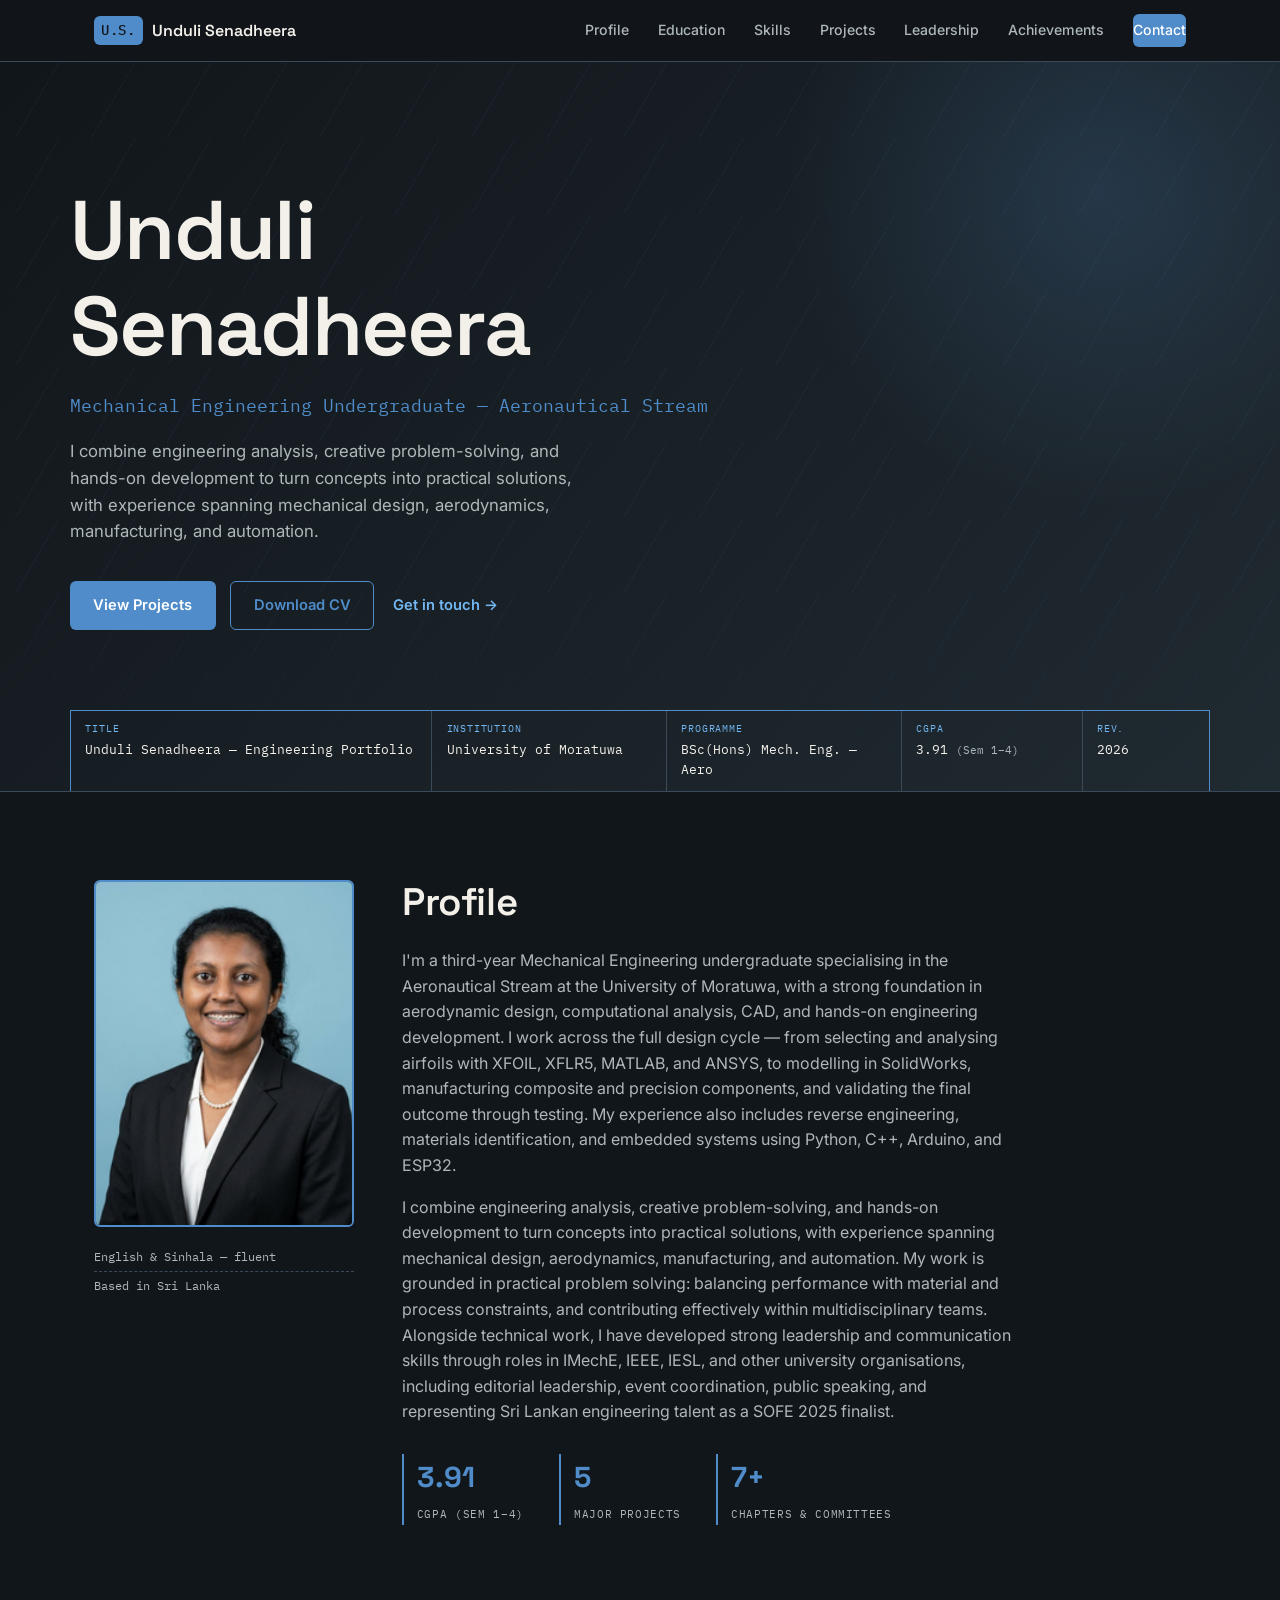
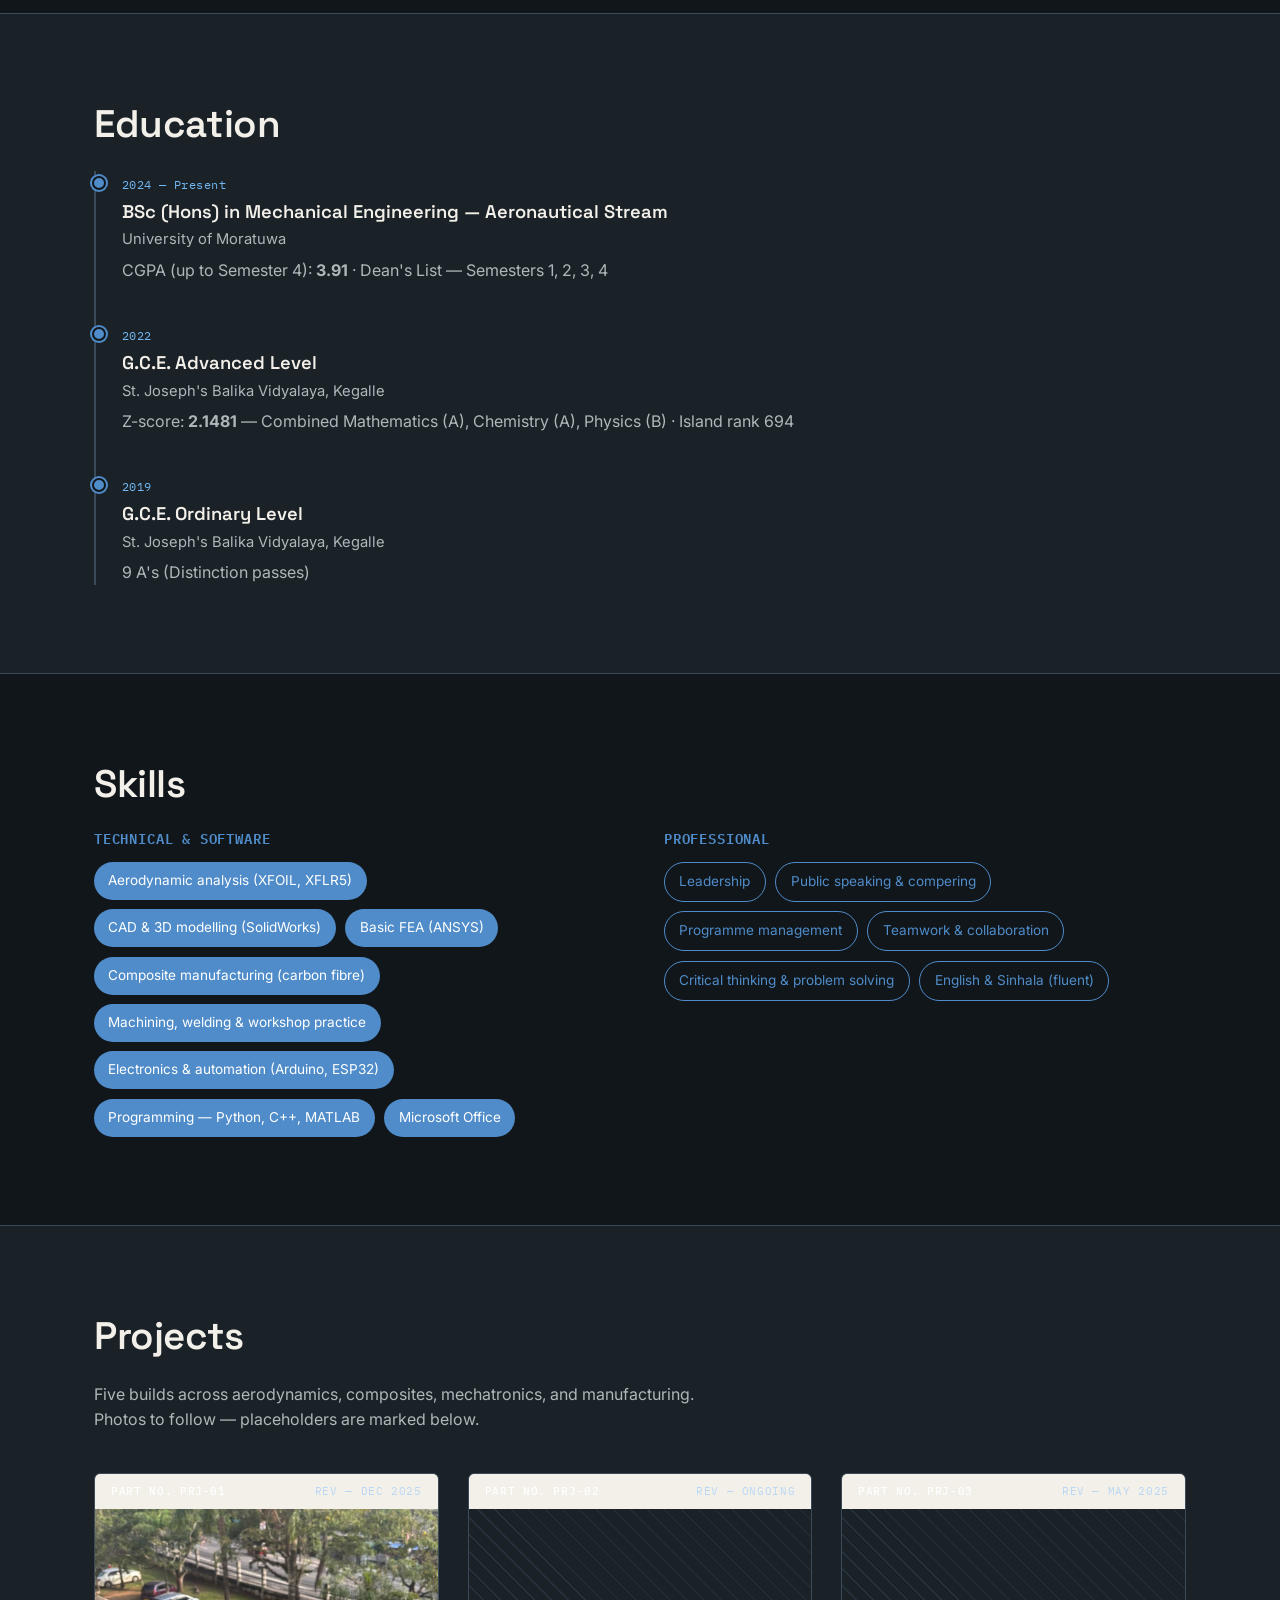
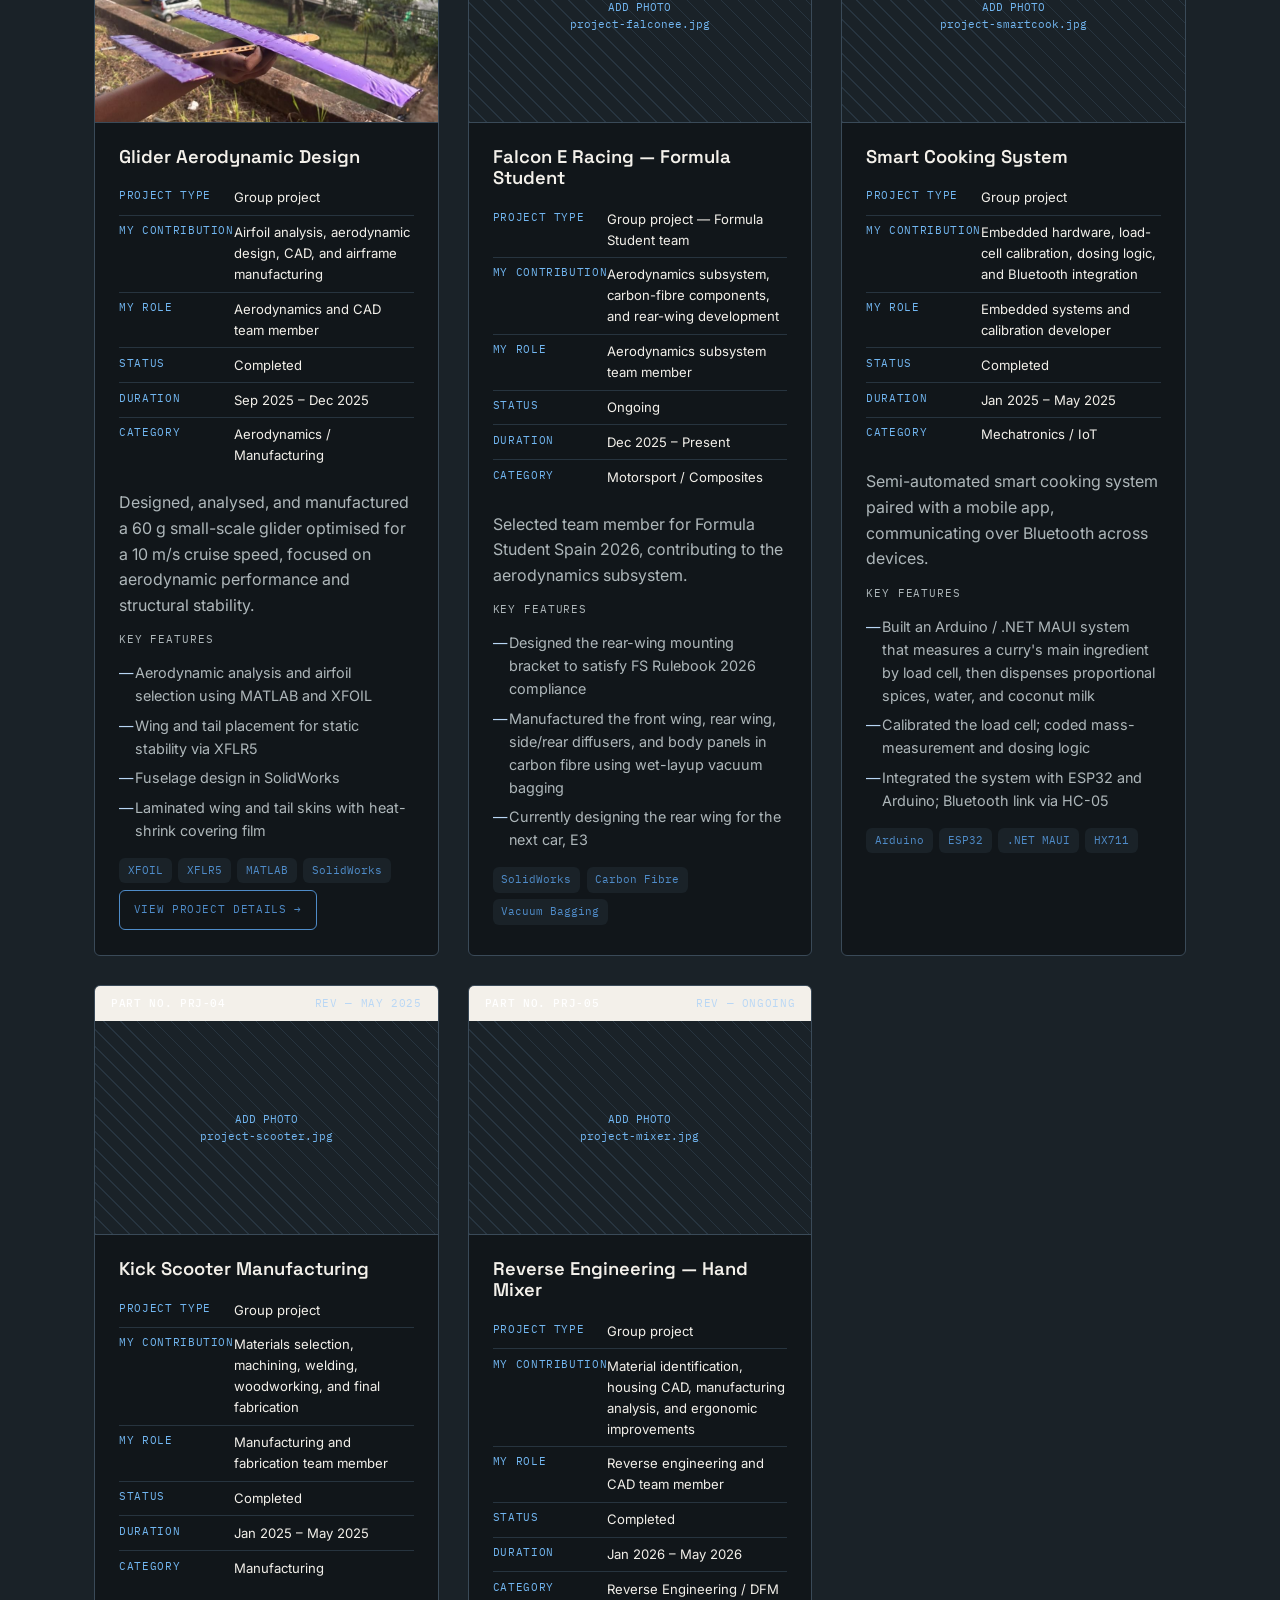
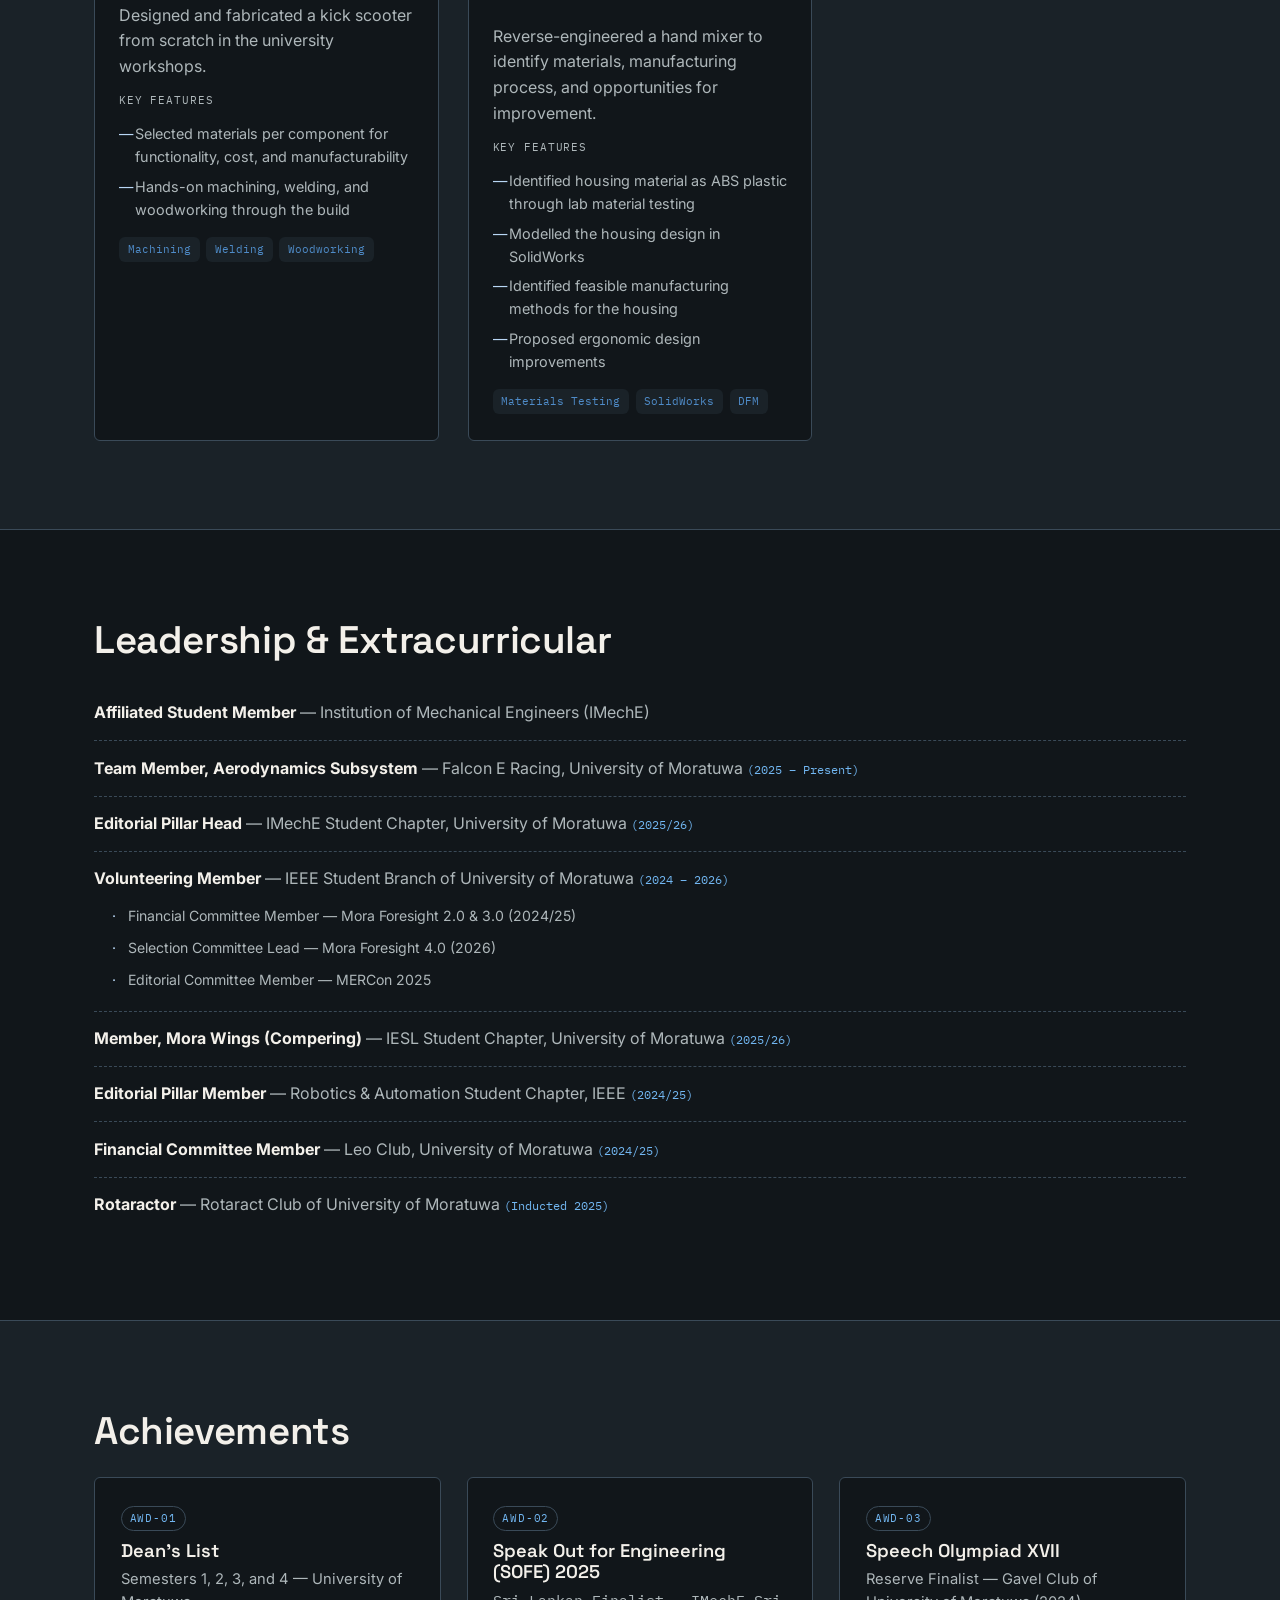
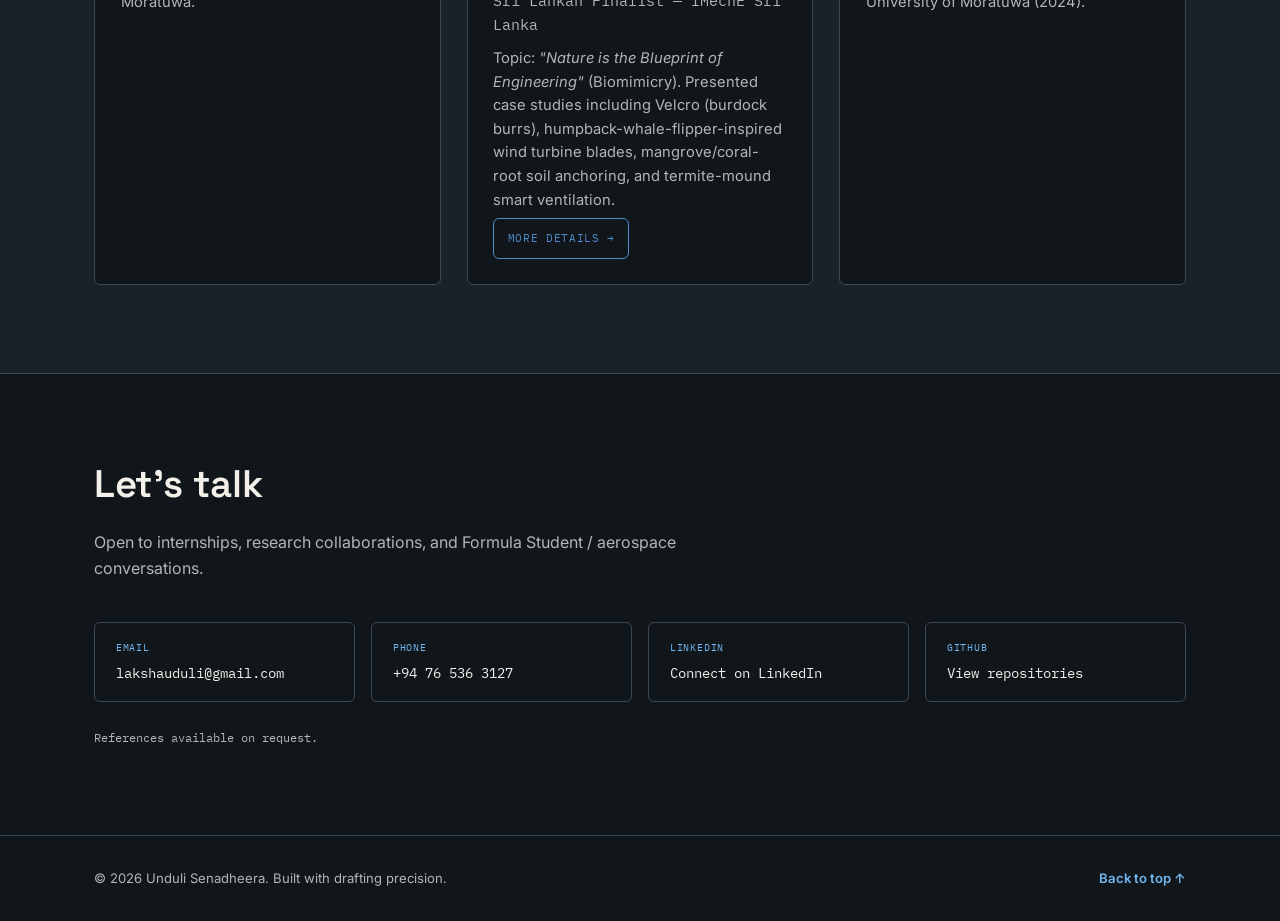
==== commit a7615091: "Mark hand mixer project completed" ====
--- a/index.html
+++ b/index.html
@@ -360,7 +360,7 @@
             <tr><th>Project type</th><td>Group project</td></tr>
             <tr><th>My contribution</th><td>Material identification, housing CAD, manufacturing analysis, and ergonomic improvements</td></tr>
             <tr><th>My role</th><td>Reverse engineering and CAD team member</td></tr>
-            <tr><th>Status</th><td>Ongoing</td></tr>
+            <tr><th>Status</th><td>Completed</td></tr>
             <tr><th>Duration</th><td>Jan 2026 – May 2026</td></tr>
             <tr><th>Category</th><td>Reverse Engineering / DFM</td></tr>
           </table>
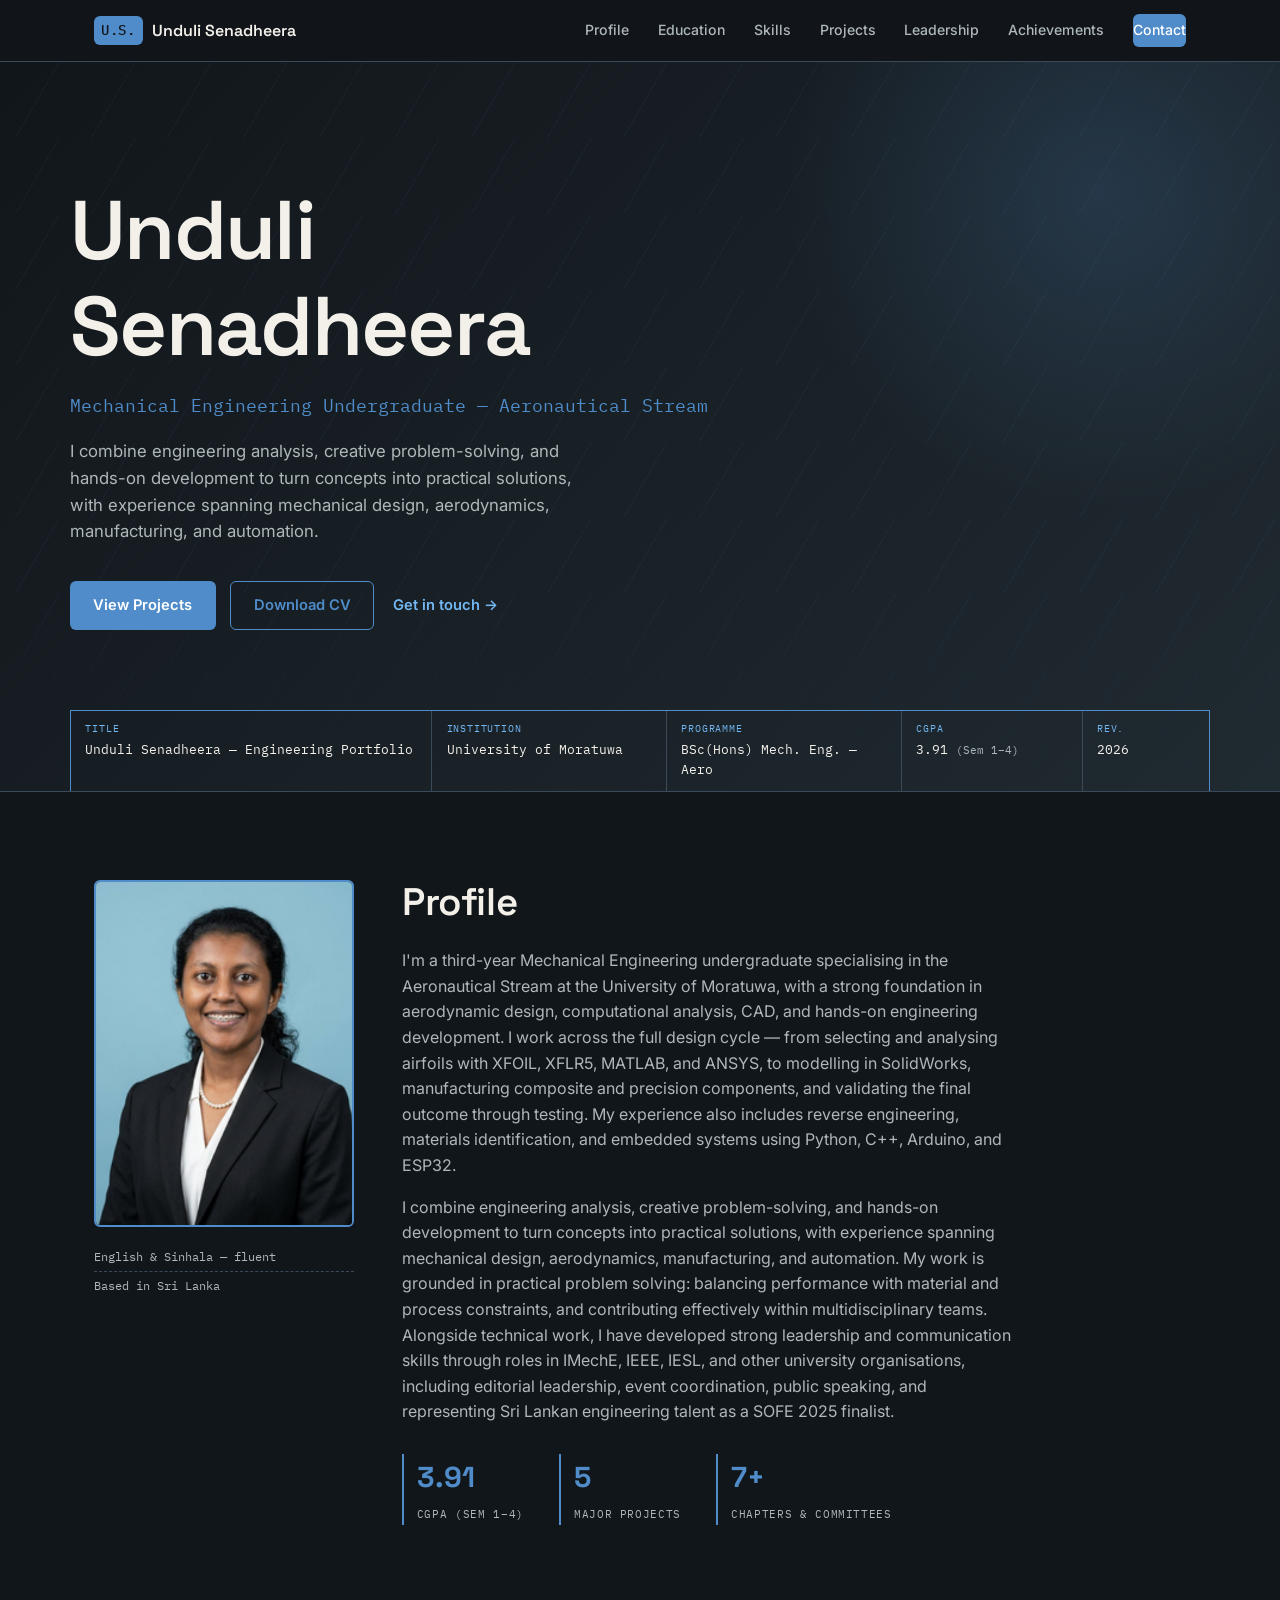
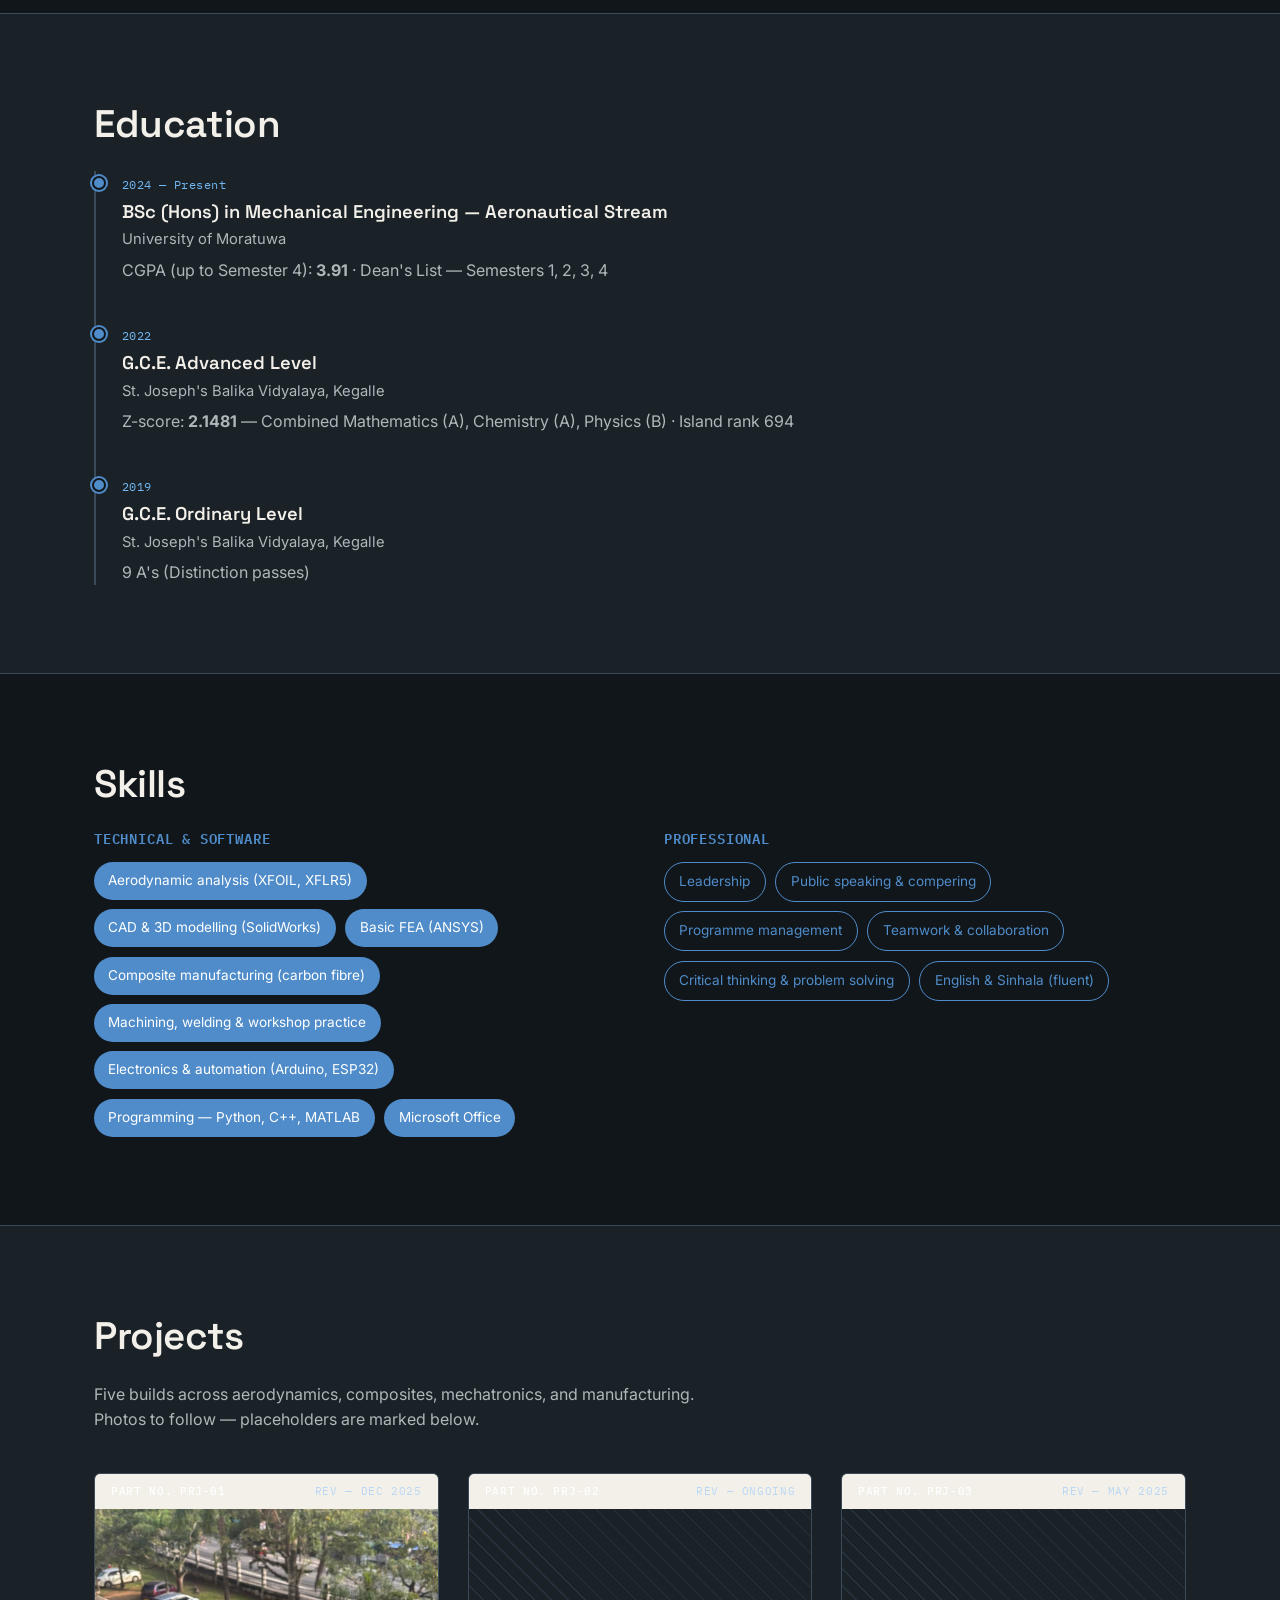
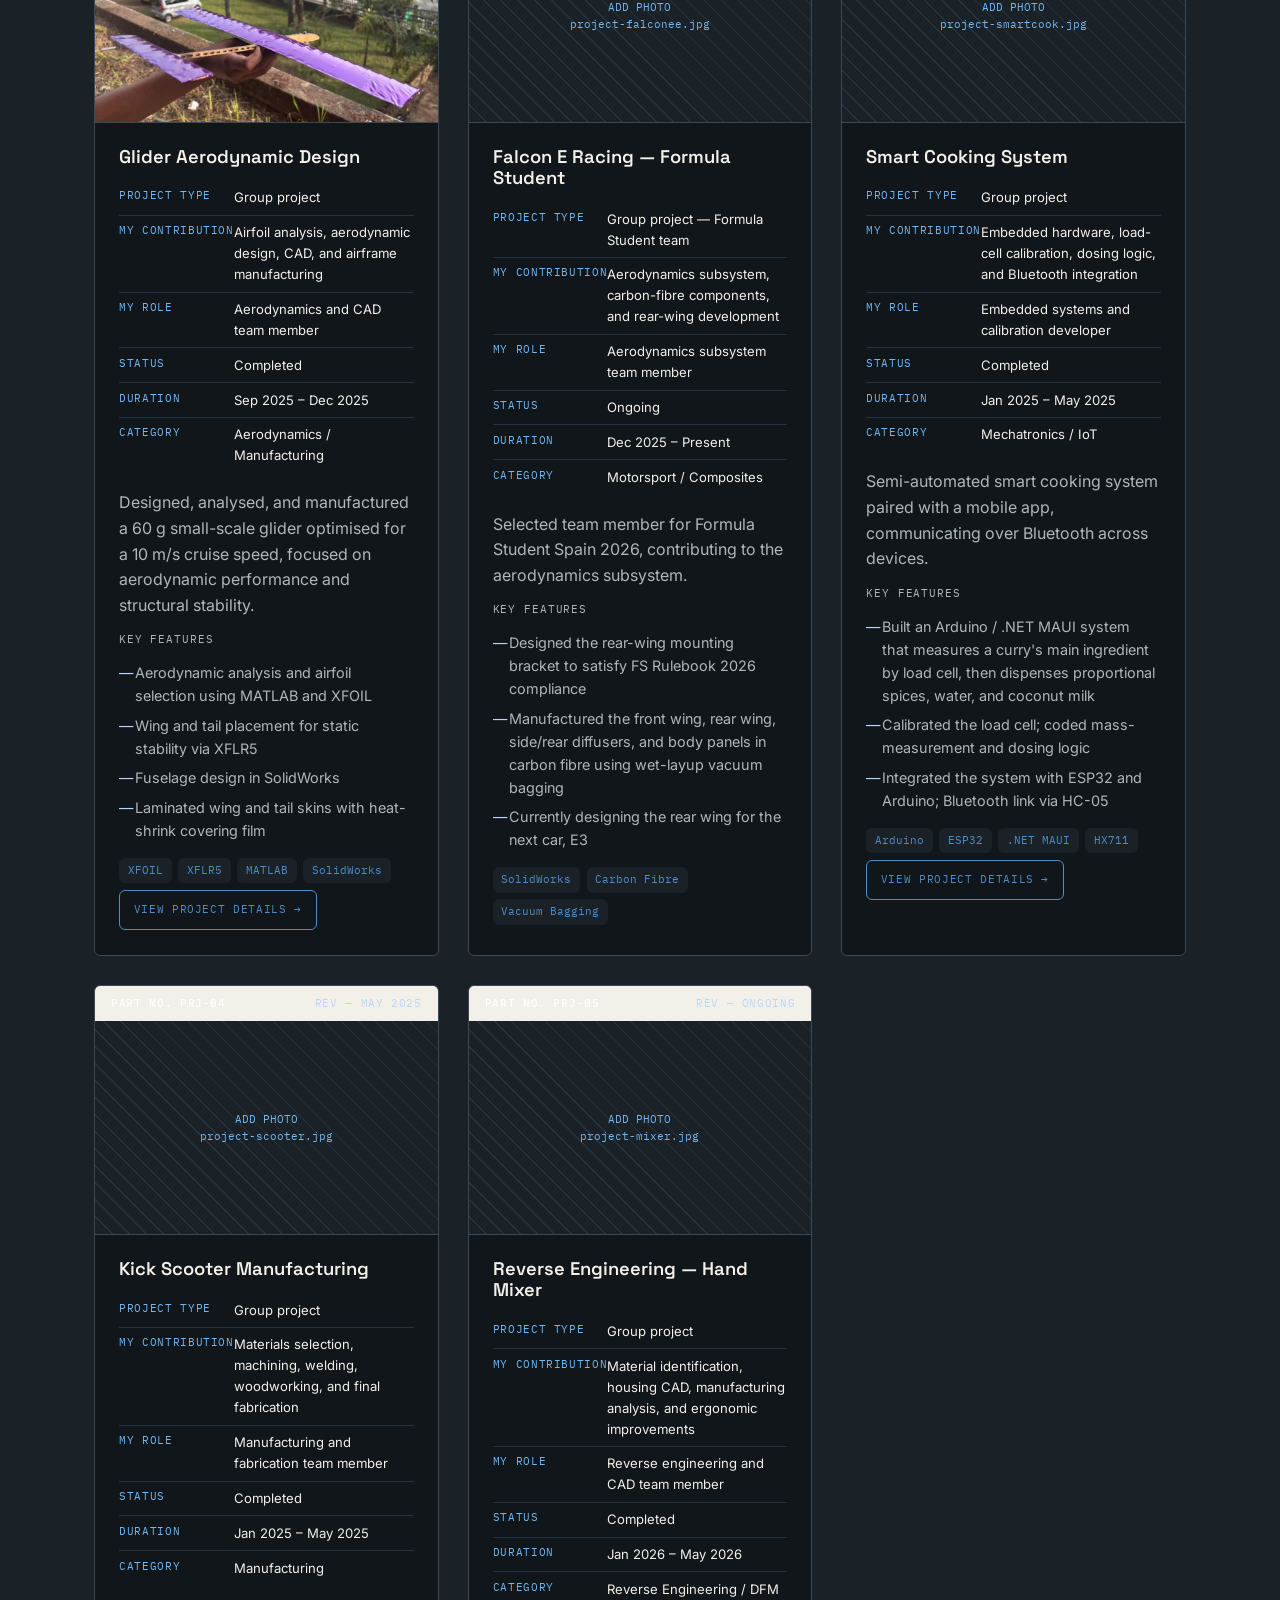
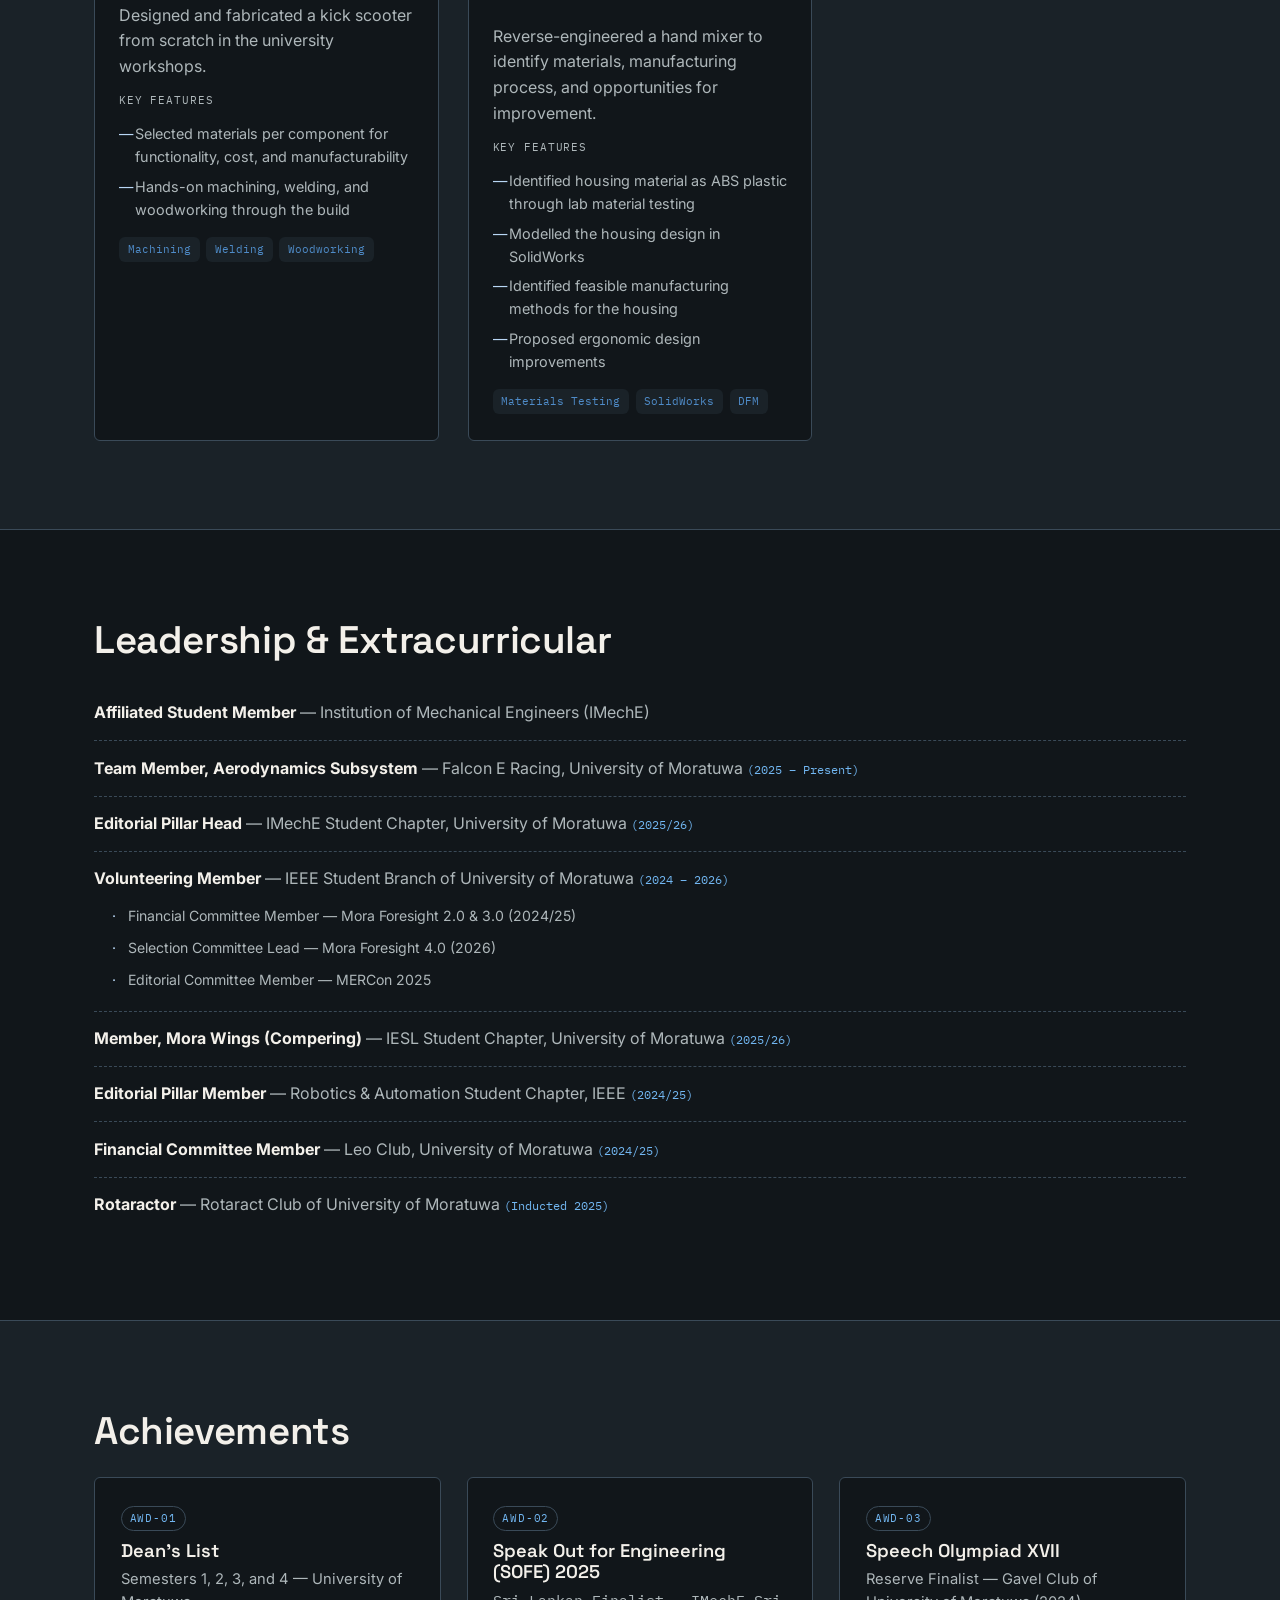
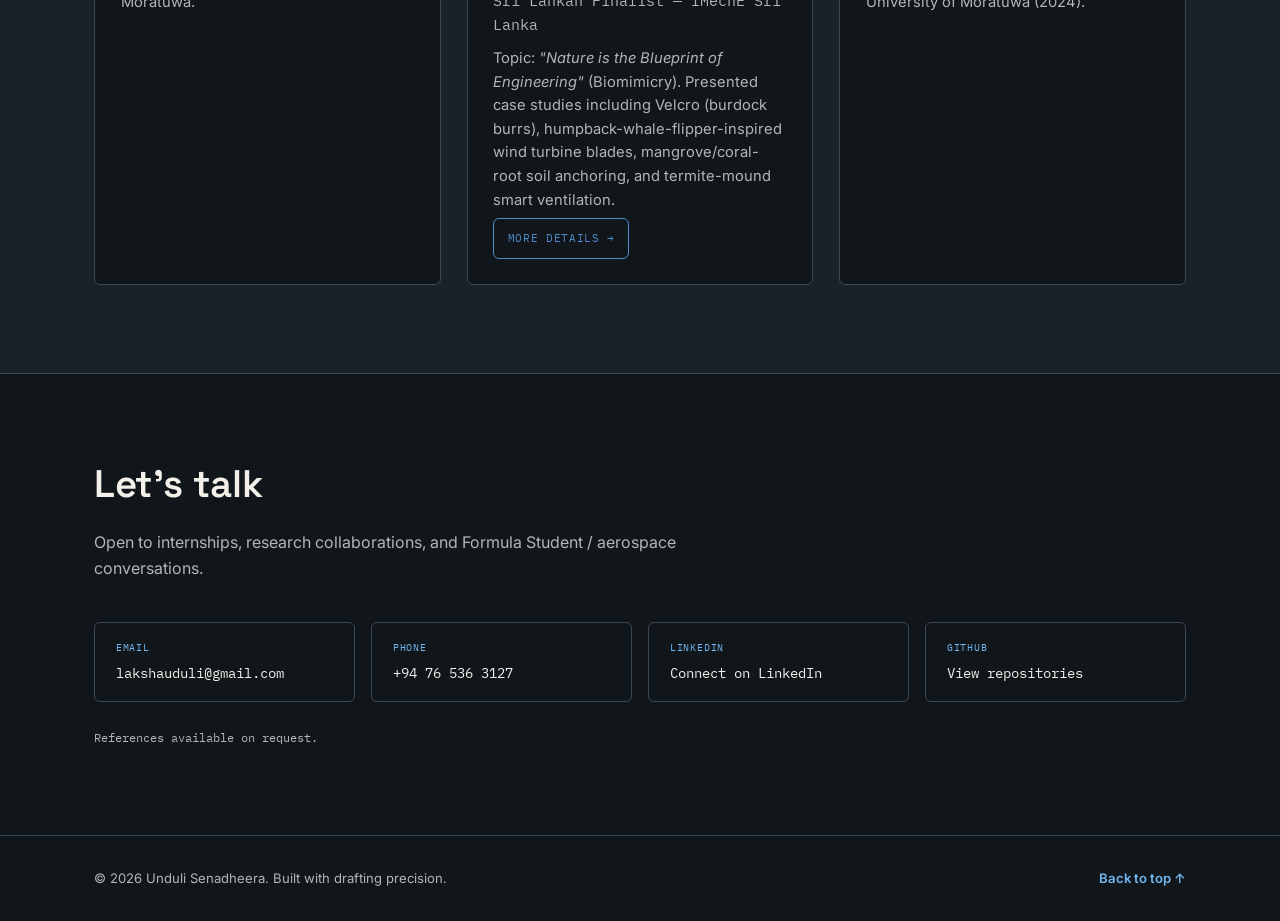
==== commit ec577ce9: "Add Smart Cooking project detail page" ====
--- a/index.html
+++ b/index.html
@@ -309,6 +309,7 @@
           <div class="project-tags">
             <span>Arduino</span><span>ESP32</span><span>.NET MAUI</span><span>HX711</span>
           </div>
+          <a class="project-detail-btn" href="project-smart-cooking.html">View project details &rarr;</a>
         </div>
       </article>
 
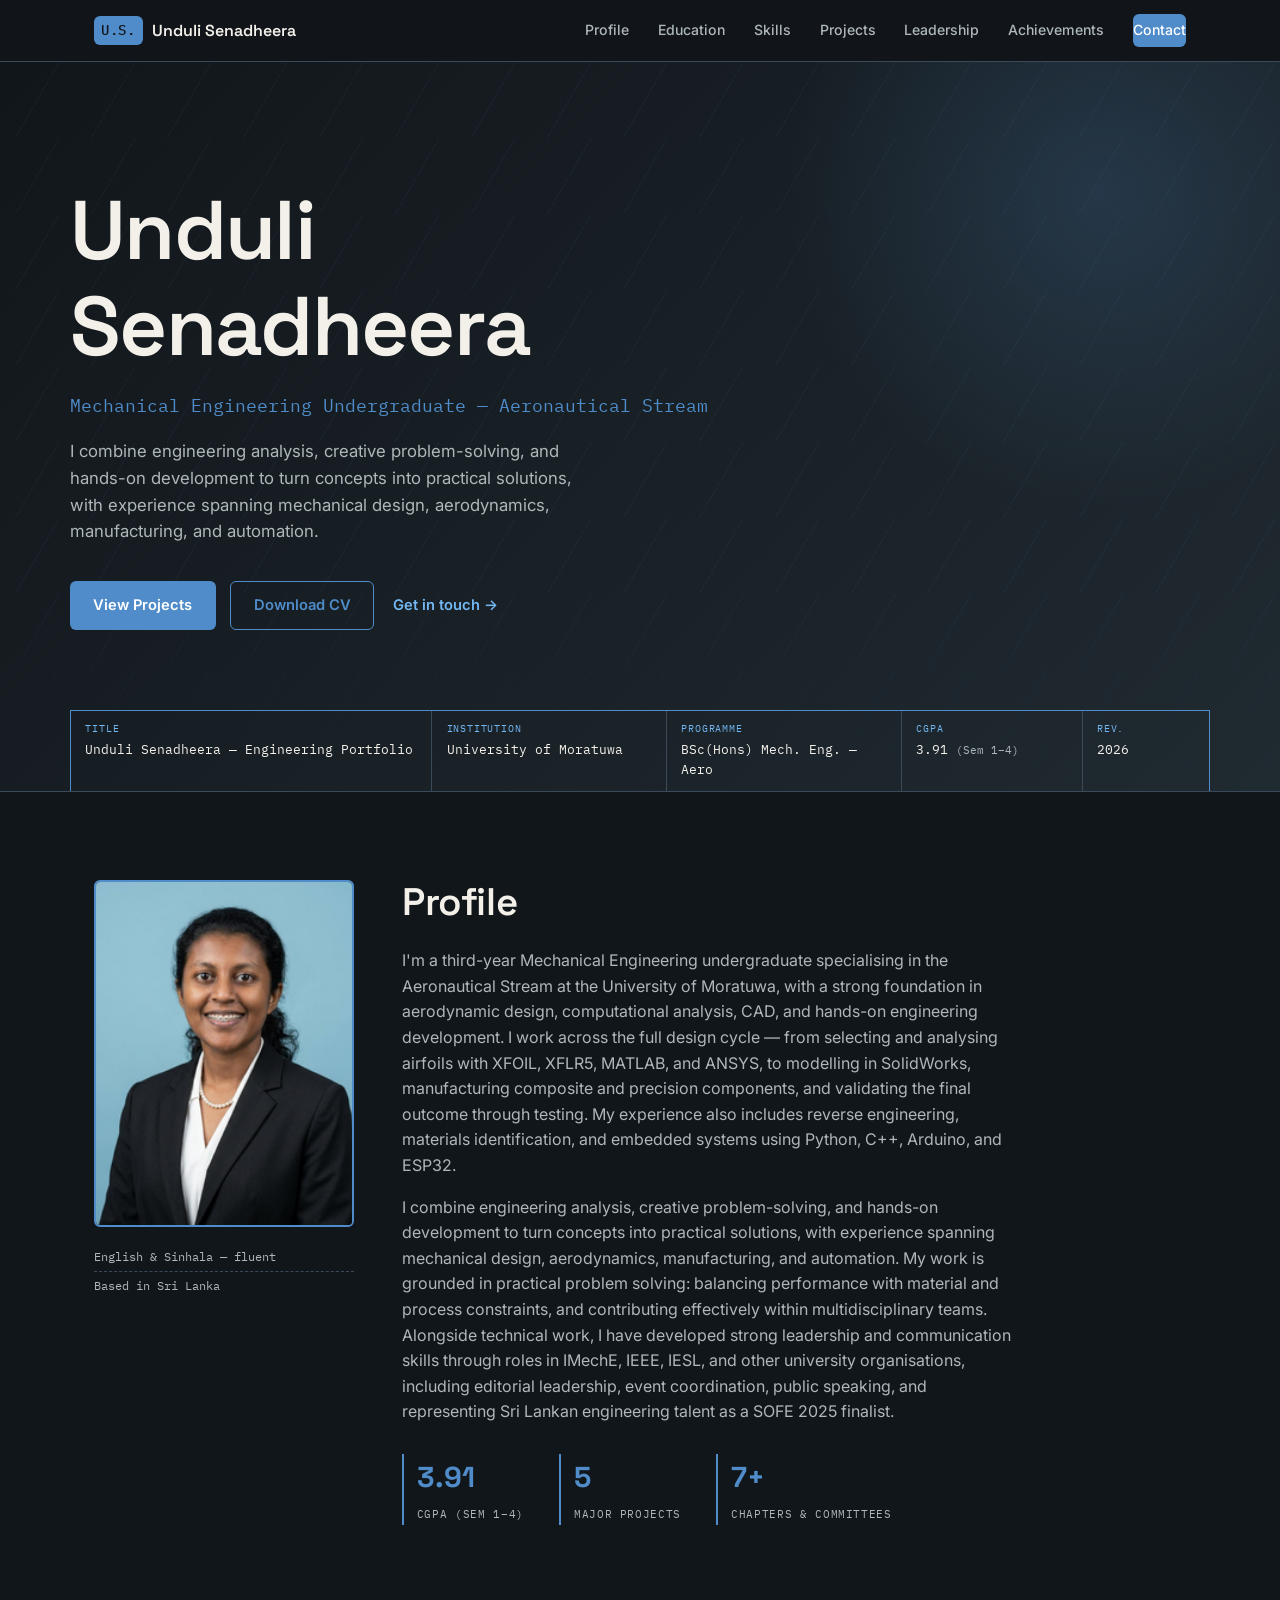
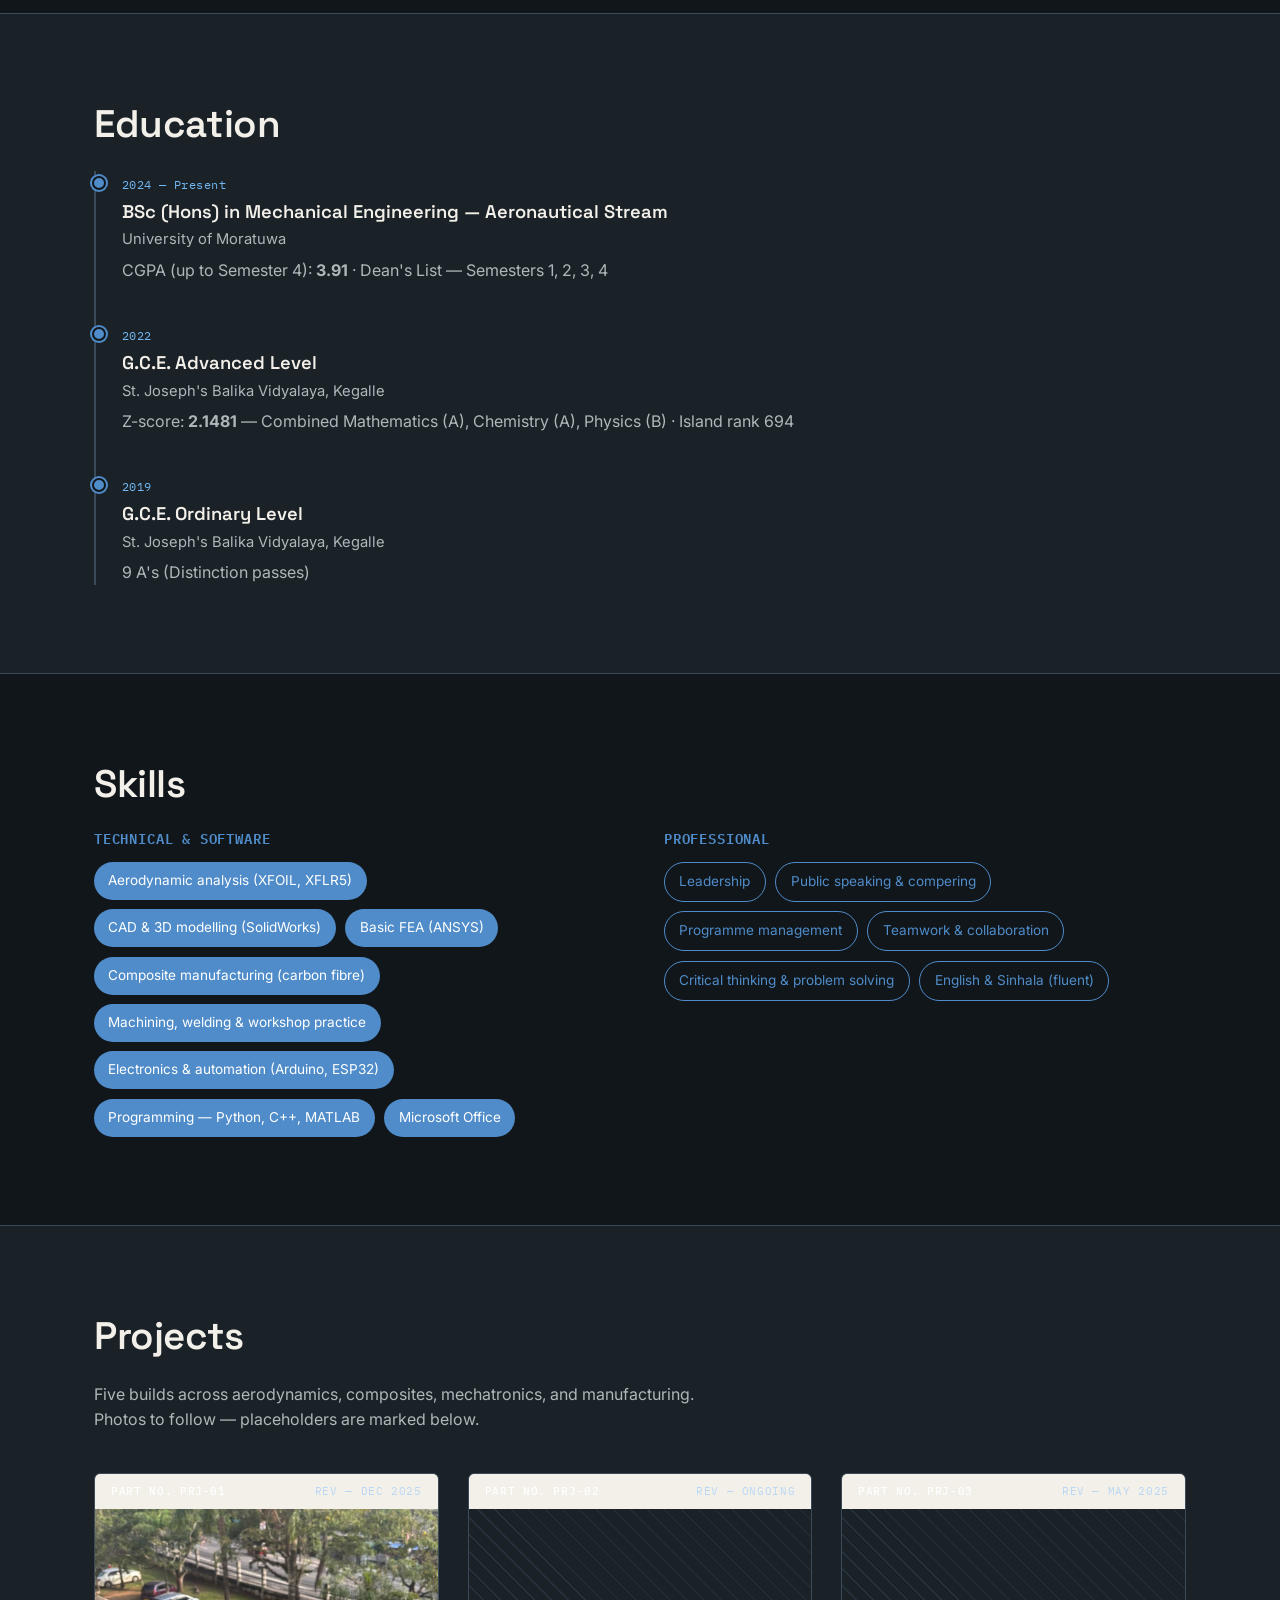
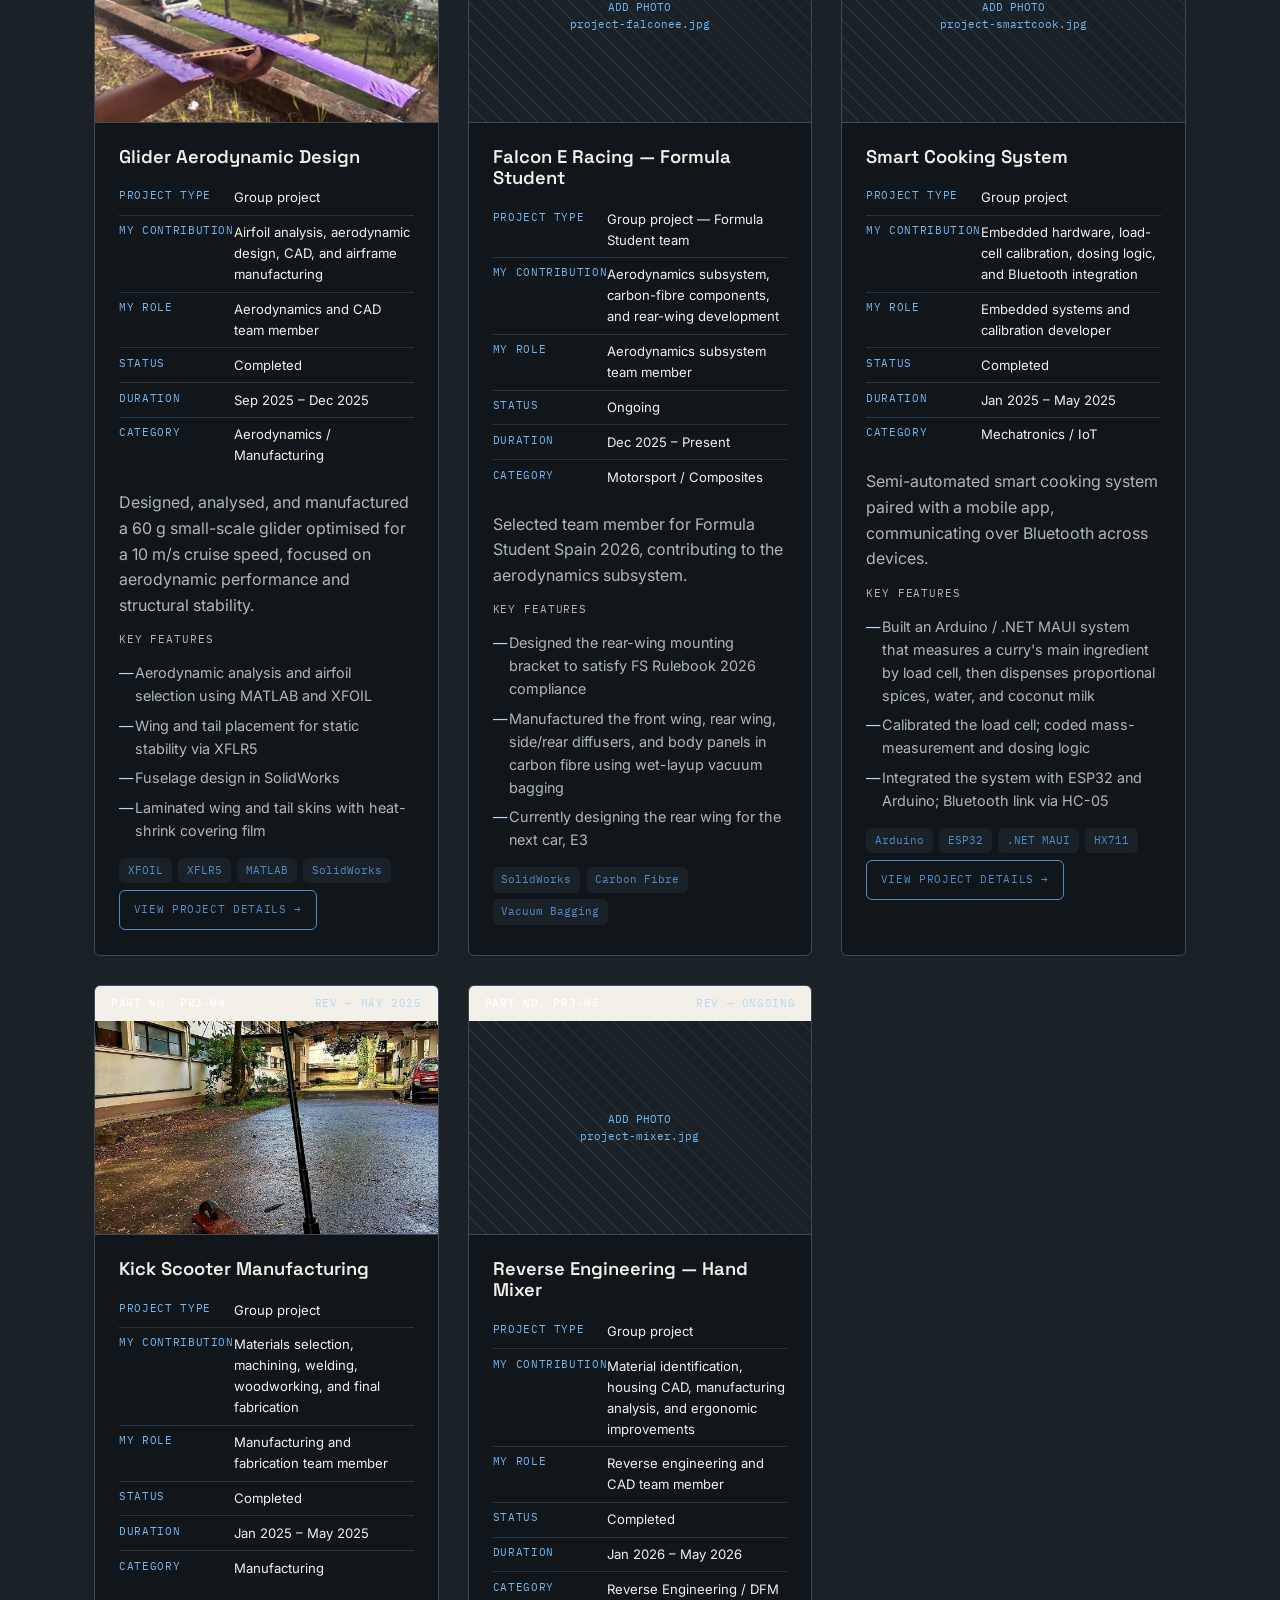
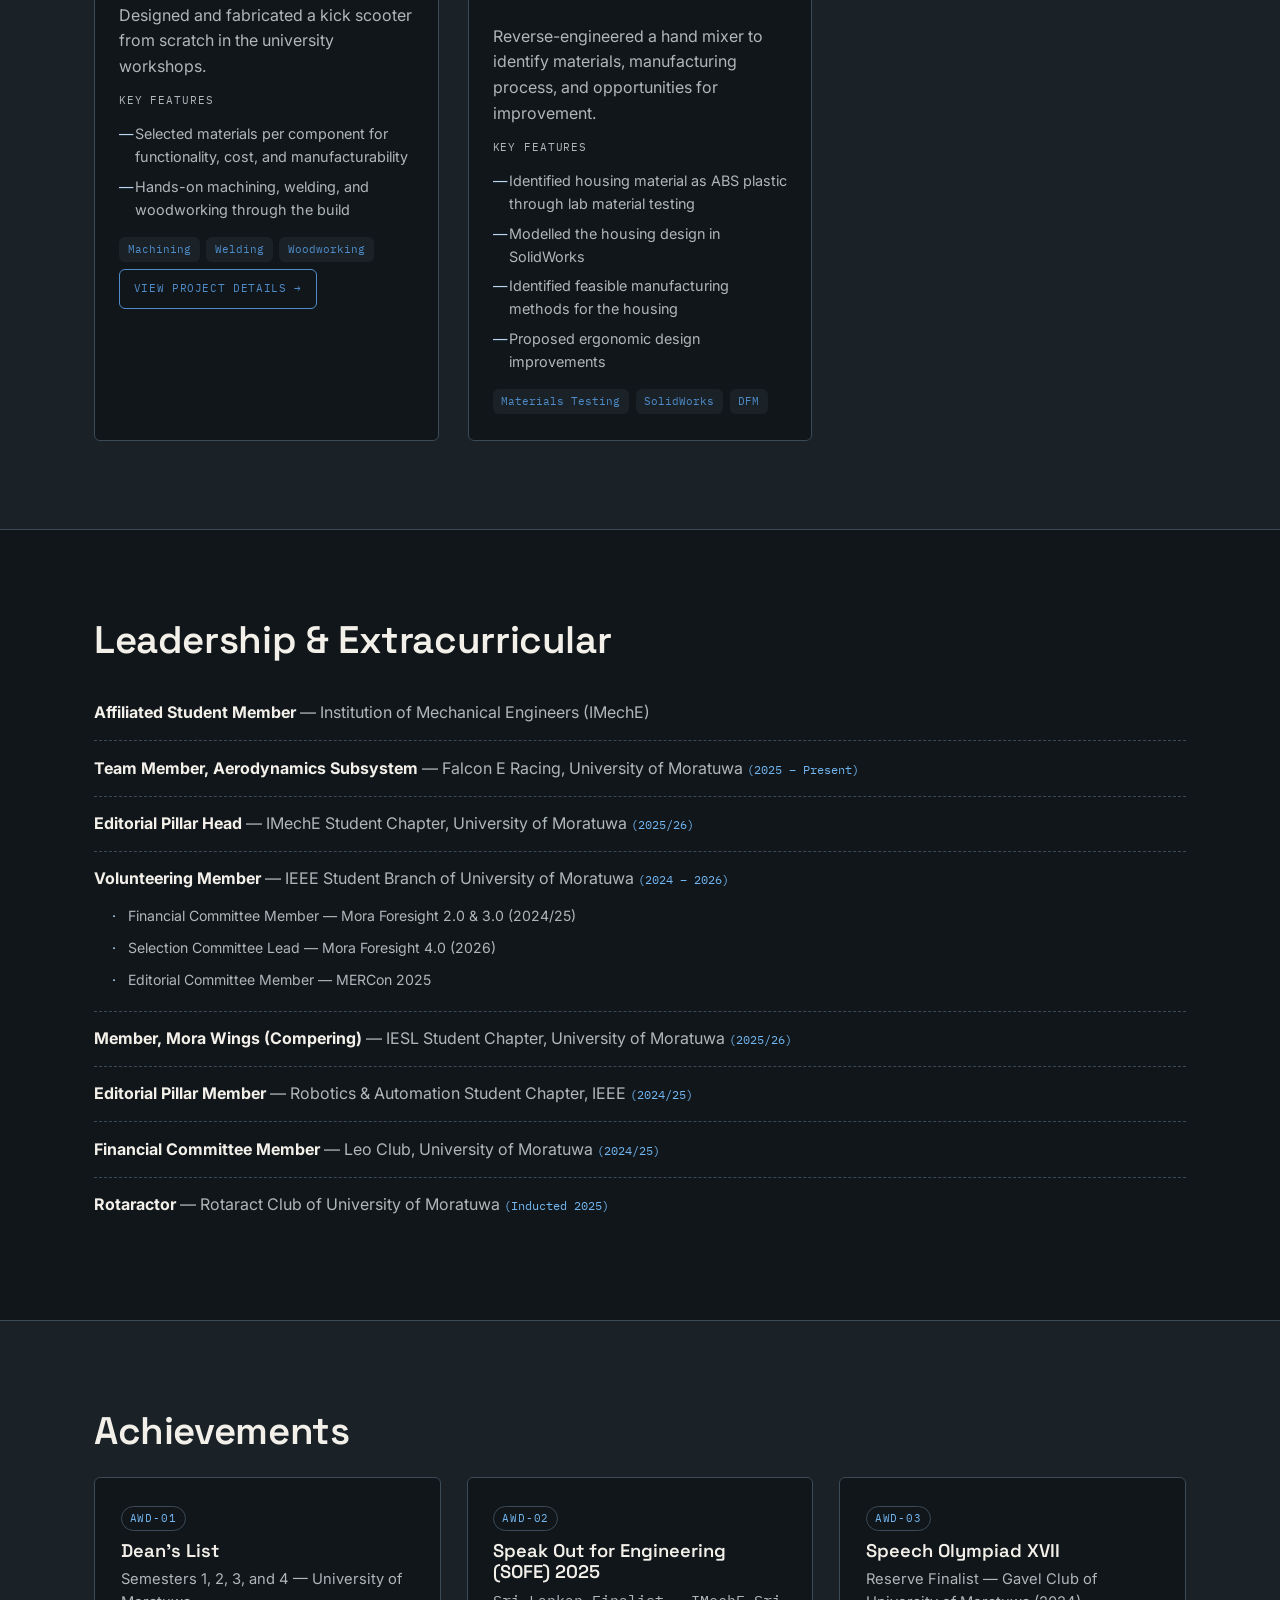
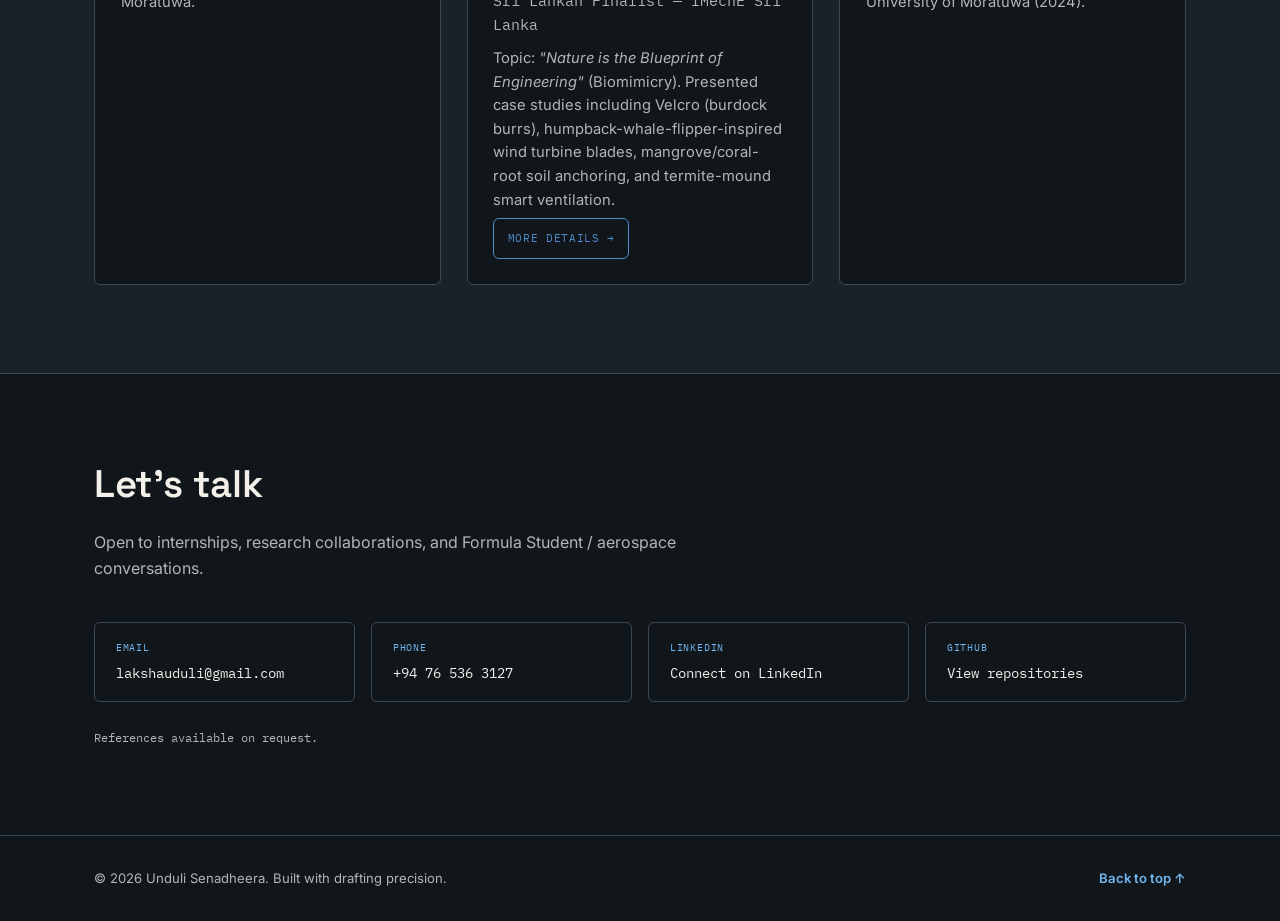
==== commit 13736559: "Add kick scooter manufacturing project page" ====
--- a/index.html
+++ b/index.html
@@ -319,9 +319,8 @@
           <span class="pc-rev">REV — MAY 2025</span>
         </div>
         <div class="project-media">
-          <img src="assets/img/project-scooter.jpg" alt="Kick Scooter Manufacturing project"
+          <img src="assets/img/kick scooter/3.jpg" alt="Kick Scooter Manufacturing project"
                onerror="this.parentElement.classList.add('project-media--empty')">
-          <span class="media-placeholder-text">ADD PHOTO<br>project-scooter.jpg</span>
         </div>
         <div class="project-body">
           <h3>Kick Scooter Manufacturing</h3>
@@ -342,6 +341,7 @@
           <div class="project-tags">
             <span>Machining</span><span>Welding</span><span>Woodworking</span>
           </div>
+          <a class="project-detail-btn" href="project-scooter.html">View project details &rarr;</a>
         </div>
       </article>
 
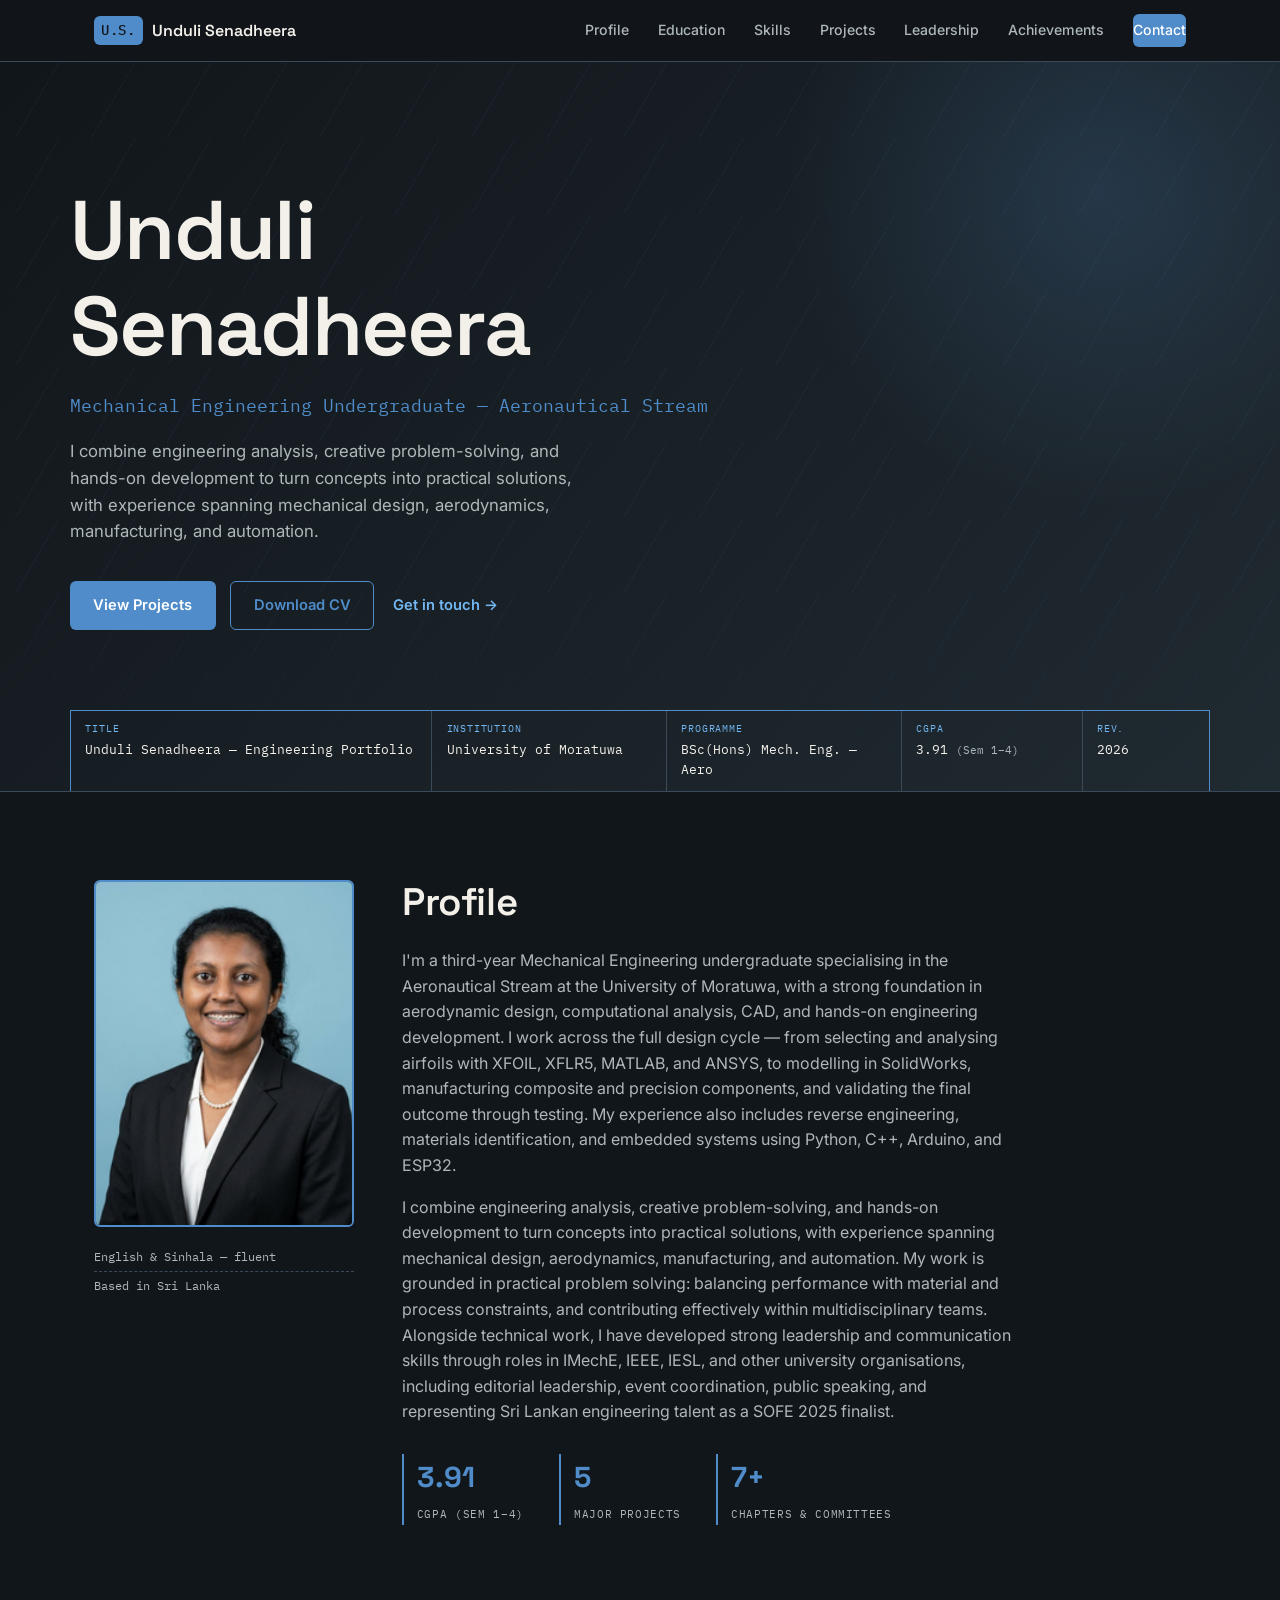
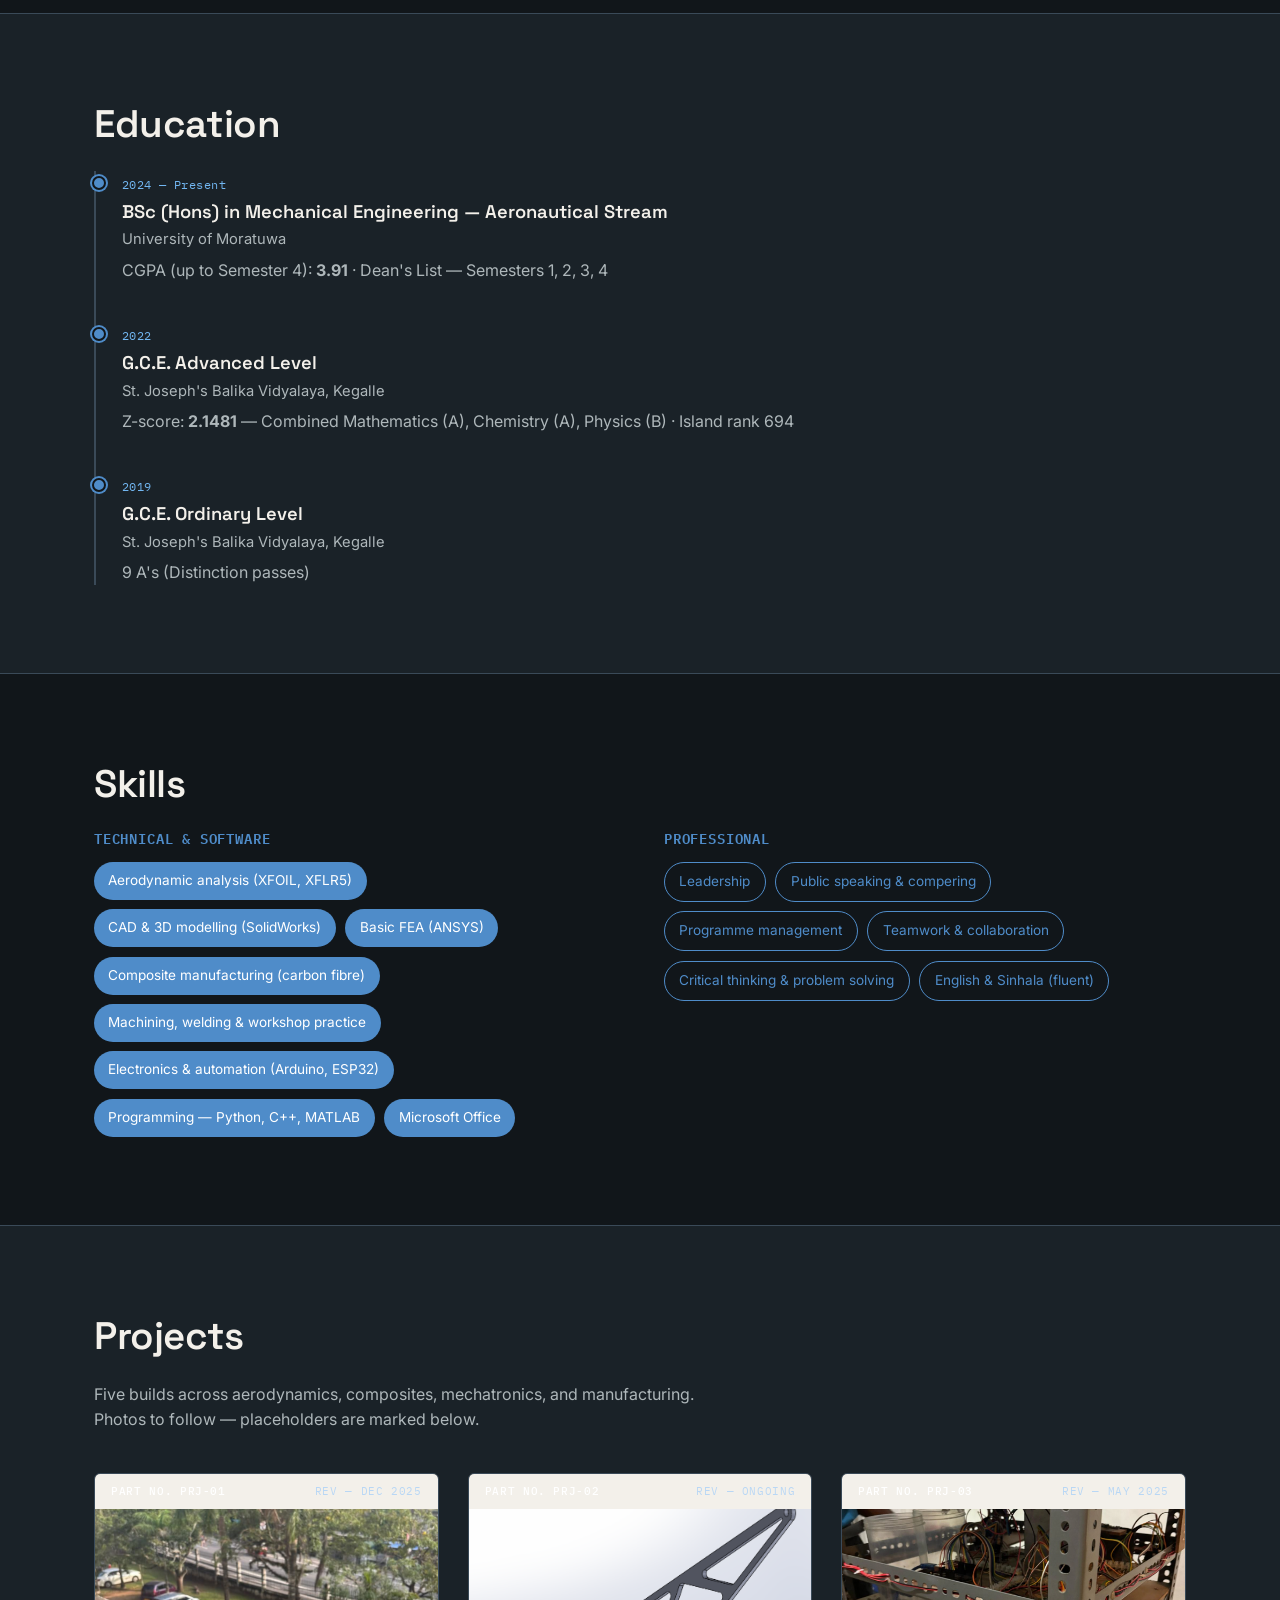
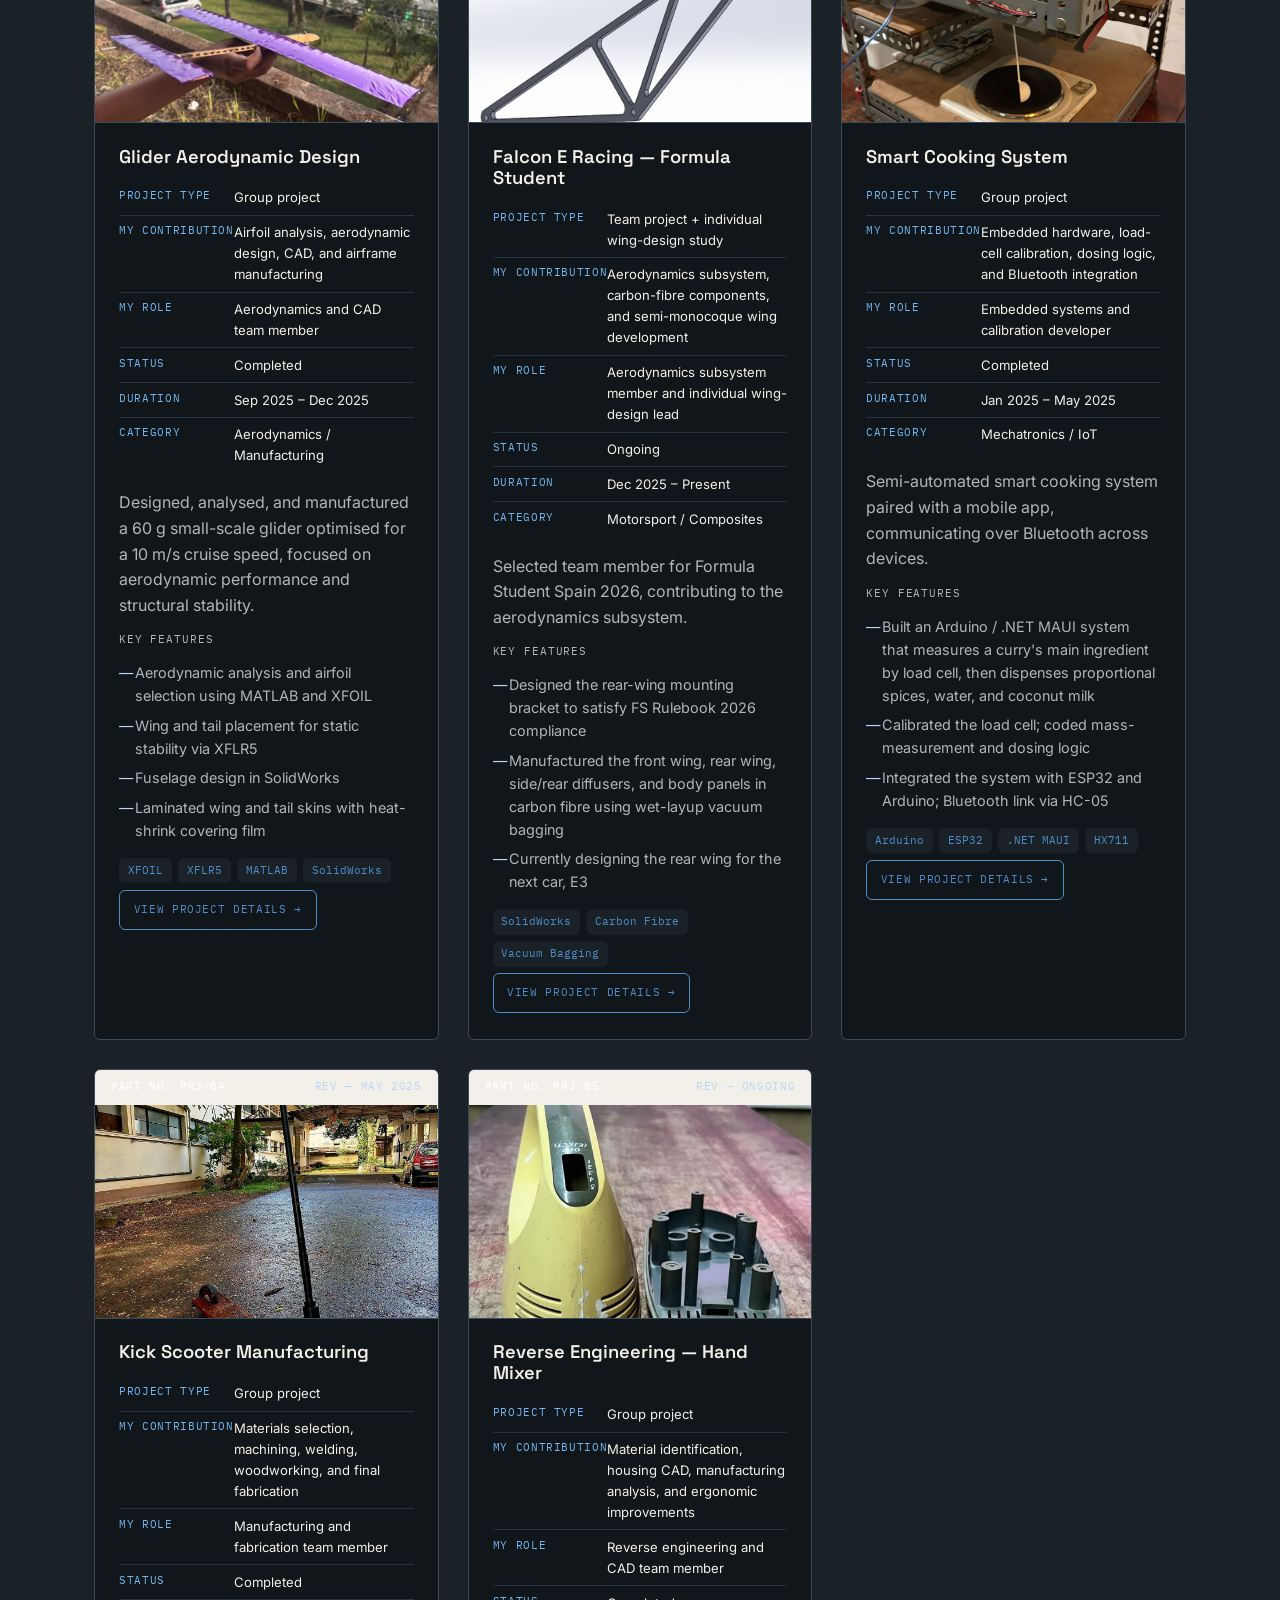
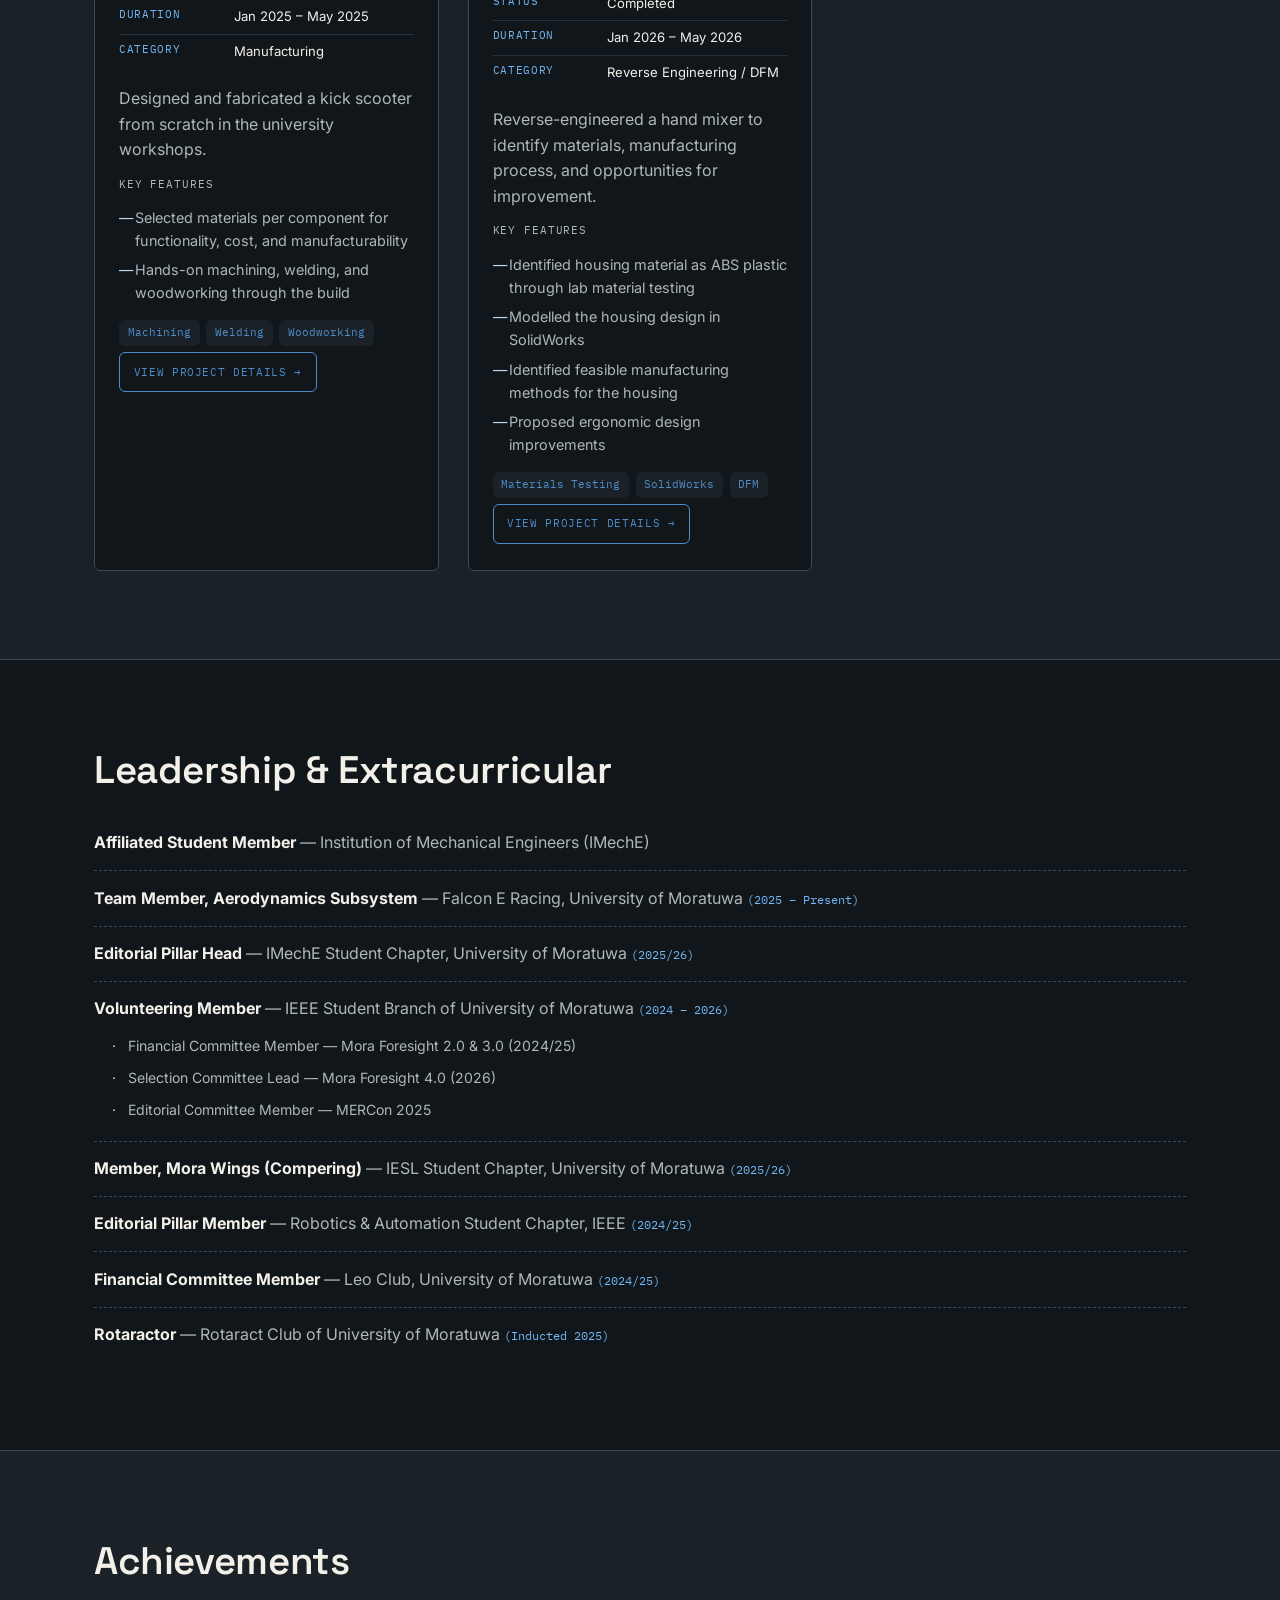
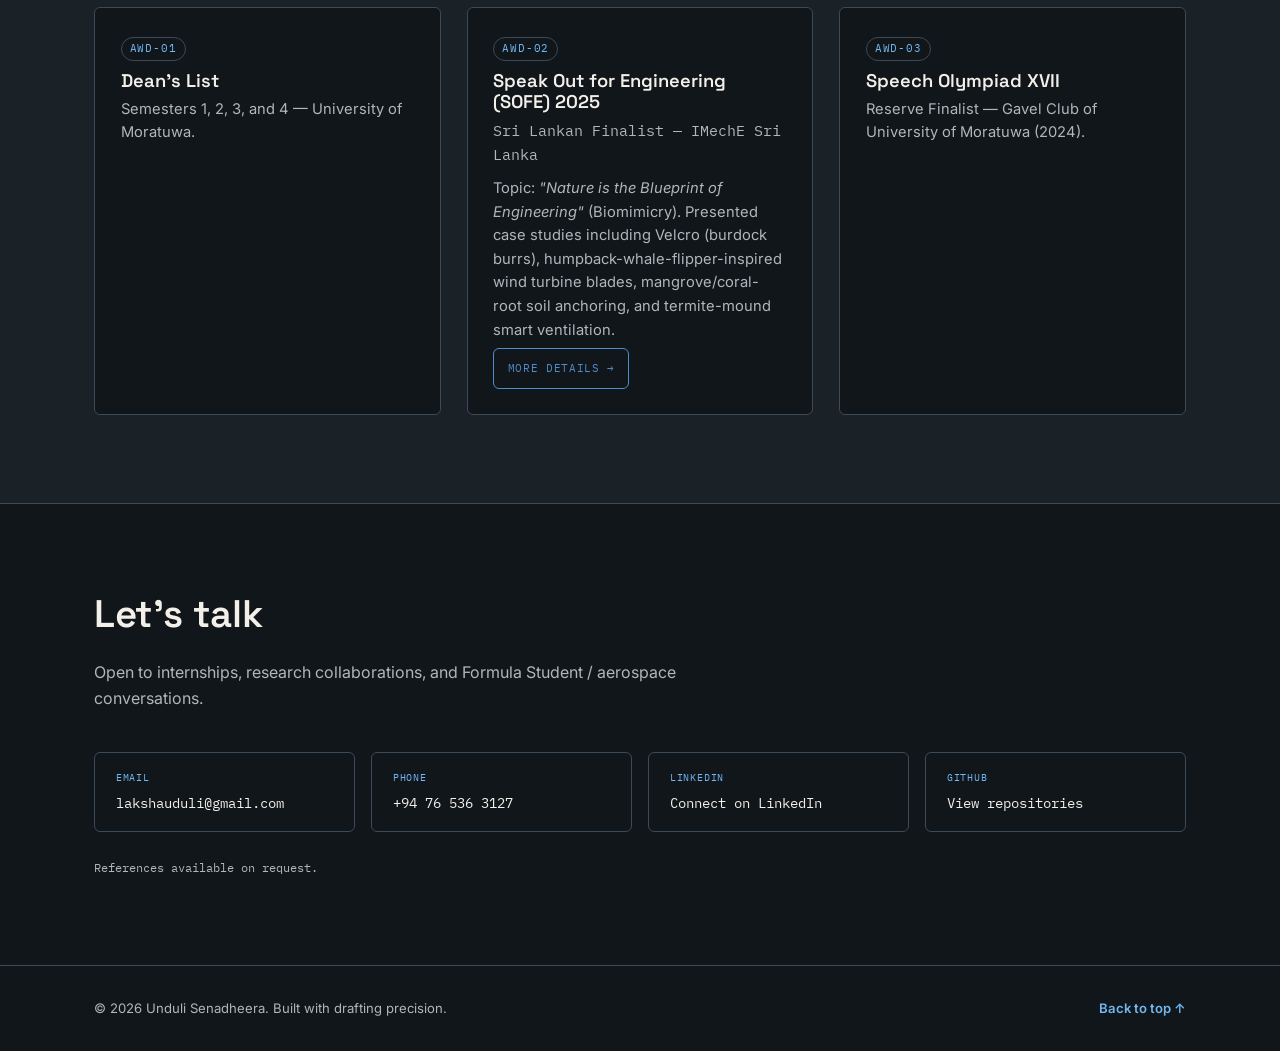
==== commit 33800cf3: "Add hand mixer and Falcon project details" ====
--- a/index.html
+++ b/index.html
@@ -248,16 +248,15 @@
           <span class="pc-rev">REV — ONGOING</span>
         </div>
         <div class="project-media">
-          <img src="assets/img/project-falconee.jpg" alt="Falcon E Racing Formula Student project"
+          <img src="assets/img/falcon/2.png" alt="Falcon E Racing Formula Student project"
                onerror="this.parentElement.classList.add('project-media--empty')">
-          <span class="media-placeholder-text">ADD PHOTO<br>project-falconee.jpg</span>
         </div>
         <div class="project-body">
           <h3>Falcon E Racing — Formula Student</h3>
           <table class="spec-table">
-            <tr><th>Project type</th><td>Group project — Formula Student team</td></tr>
-            <tr><th>My contribution</th><td>Aerodynamics subsystem, carbon-fibre components, and rear-wing development</td></tr>
-            <tr><th>My role</th><td>Aerodynamics subsystem team member</td></tr>
+            <tr><th>Project type</th><td>Team project + individual wing-design study</td></tr>
+            <tr><th>My contribution</th><td>Aerodynamics subsystem, carbon-fibre components, and semi-monocoque wing development</td></tr>
+            <tr><th>My role</th><td>Aerodynamics subsystem member and individual wing-design lead</td></tr>
             <tr><th>Status</th><td>Ongoing</td></tr>
             <tr><th>Duration</th><td>Dec 2025 – Present</td></tr>
             <tr><th>Category</th><td>Motorsport / Composites</td></tr>
@@ -274,6 +273,7 @@
           <div class="project-tags">
             <span>SolidWorks</span><span>Carbon Fibre</span><span>Vacuum Bagging</span>
           </div>
+          <a class="project-detail-btn" href="project-falcon.html">View project details &rarr;</a>
         </div>
       </article>
 
@@ -283,9 +283,8 @@
           <span class="pc-rev">REV — MAY 2025</span>
         </div>
         <div class="project-media">
-          <img src="assets/img/project-smartcook.jpg" alt="Smart Cooking System project"
+          <img src="assets/img/smart cooking/2.jpg" alt="Smart Cooking System project"
                onerror="this.parentElement.classList.add('project-media--empty')">
-          <span class="media-placeholder-text">ADD PHOTO<br>project-smartcook.jpg</span>
         </div>
         <div class="project-body">
           <h3>Smart Cooking System</h3>
@@ -351,9 +350,8 @@
           <span class="pc-rev">REV — ONGOING</span>
         </div>
         <div class="project-media">
-          <img src="assets/img/project-mixer.jpg" alt="Hand Mixer Reverse Engineering project"
+          <img src="assets/img/reverse engineer/1.png" alt="Hand Mixer Reverse Engineering project"
                onerror="this.parentElement.classList.add('project-media--empty')">
-          <span class="media-placeholder-text">ADD PHOTO<br>project-mixer.jpg</span>
         </div>
         <div class="project-body">
           <h3>Reverse Engineering — Hand Mixer</h3>
@@ -377,6 +375,7 @@
           <div class="project-tags">
             <span>Materials Testing</span><span>SolidWorks</span><span>DFM</span>
           </div>
+          <a class="project-detail-btn" href="project-hand-mixer.html">View project details &rarr;</a>
         </div>
       </article>
 
--- a/css/style.css
+++ b/css/style.css
@@ -632,6 +632,7 @@
   margin-bottom: 2rem;
 }
 .project-hero h1 { max-width: 760px; font-size: clamp(2.6rem, 6vw, 5.2rem); margin-bottom: 1rem; }
+.project-hero-image { width: min(520px, 100%); max-height: 300px; object-fit: contain; object-position: left center; margin: 0 0 2rem; border: 1px solid var(--blue-line); background: var(--paper); }
 .project-hero-lead { max-width: 680px; color: var(--ink-soft); font-size: 1.12rem; }
 .project-hero-meta { display: flex; flex-wrap: wrap; gap: 0.7rem 1.8rem; margin-top: 2rem; color: var(--blue-mid); font-family: var(--font-mono); font-size: 0.72rem; text-transform: uppercase; letter-spacing: 0.06em; }
 .project-content { padding-top: 4.5rem; }
@@ -654,6 +655,7 @@
 .workflow-list li::before { content: counter(workflow, decimal-leading-zero) !important; counter-increment: workflow; top: 0; color: var(--blue-deep) !important; font-family: var(--font-mono); font-size: 0.75rem; }
 .media-count { color: var(--ink-soft); font-family: var(--font-mono); font-size: 0.7rem; }
 .detail-heading-row { display: flex; justify-content: space-between; align-items: end; gap: 1rem; }
+.document-links { display: flex; flex-wrap: wrap; gap: 0.75rem; }
 .media-gallery--large { grid-template-columns: repeat(2, minmax(0, 1fr)); }
 .media-gallery--large figure { margin: 0; }
 .media-gallery--large img { height: 280px; border-radius: var(--radius); object-fit: cover; }
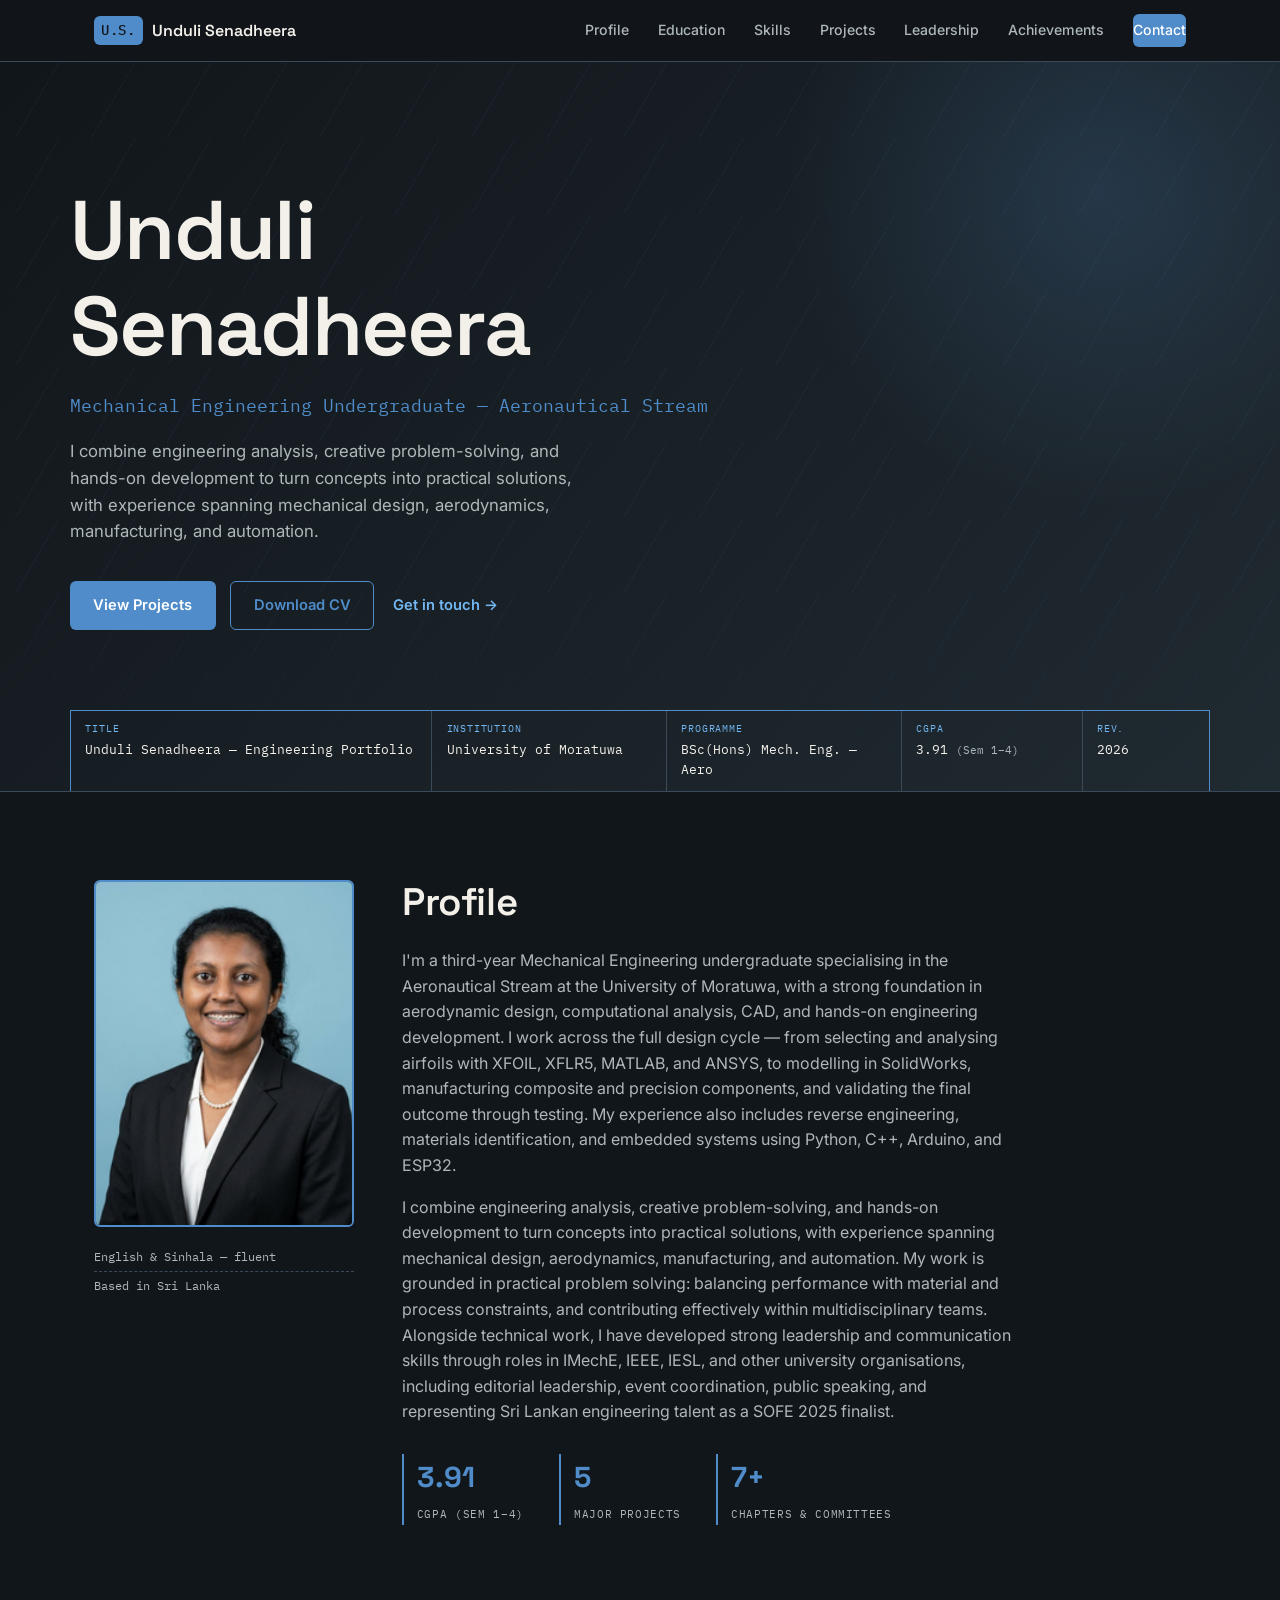
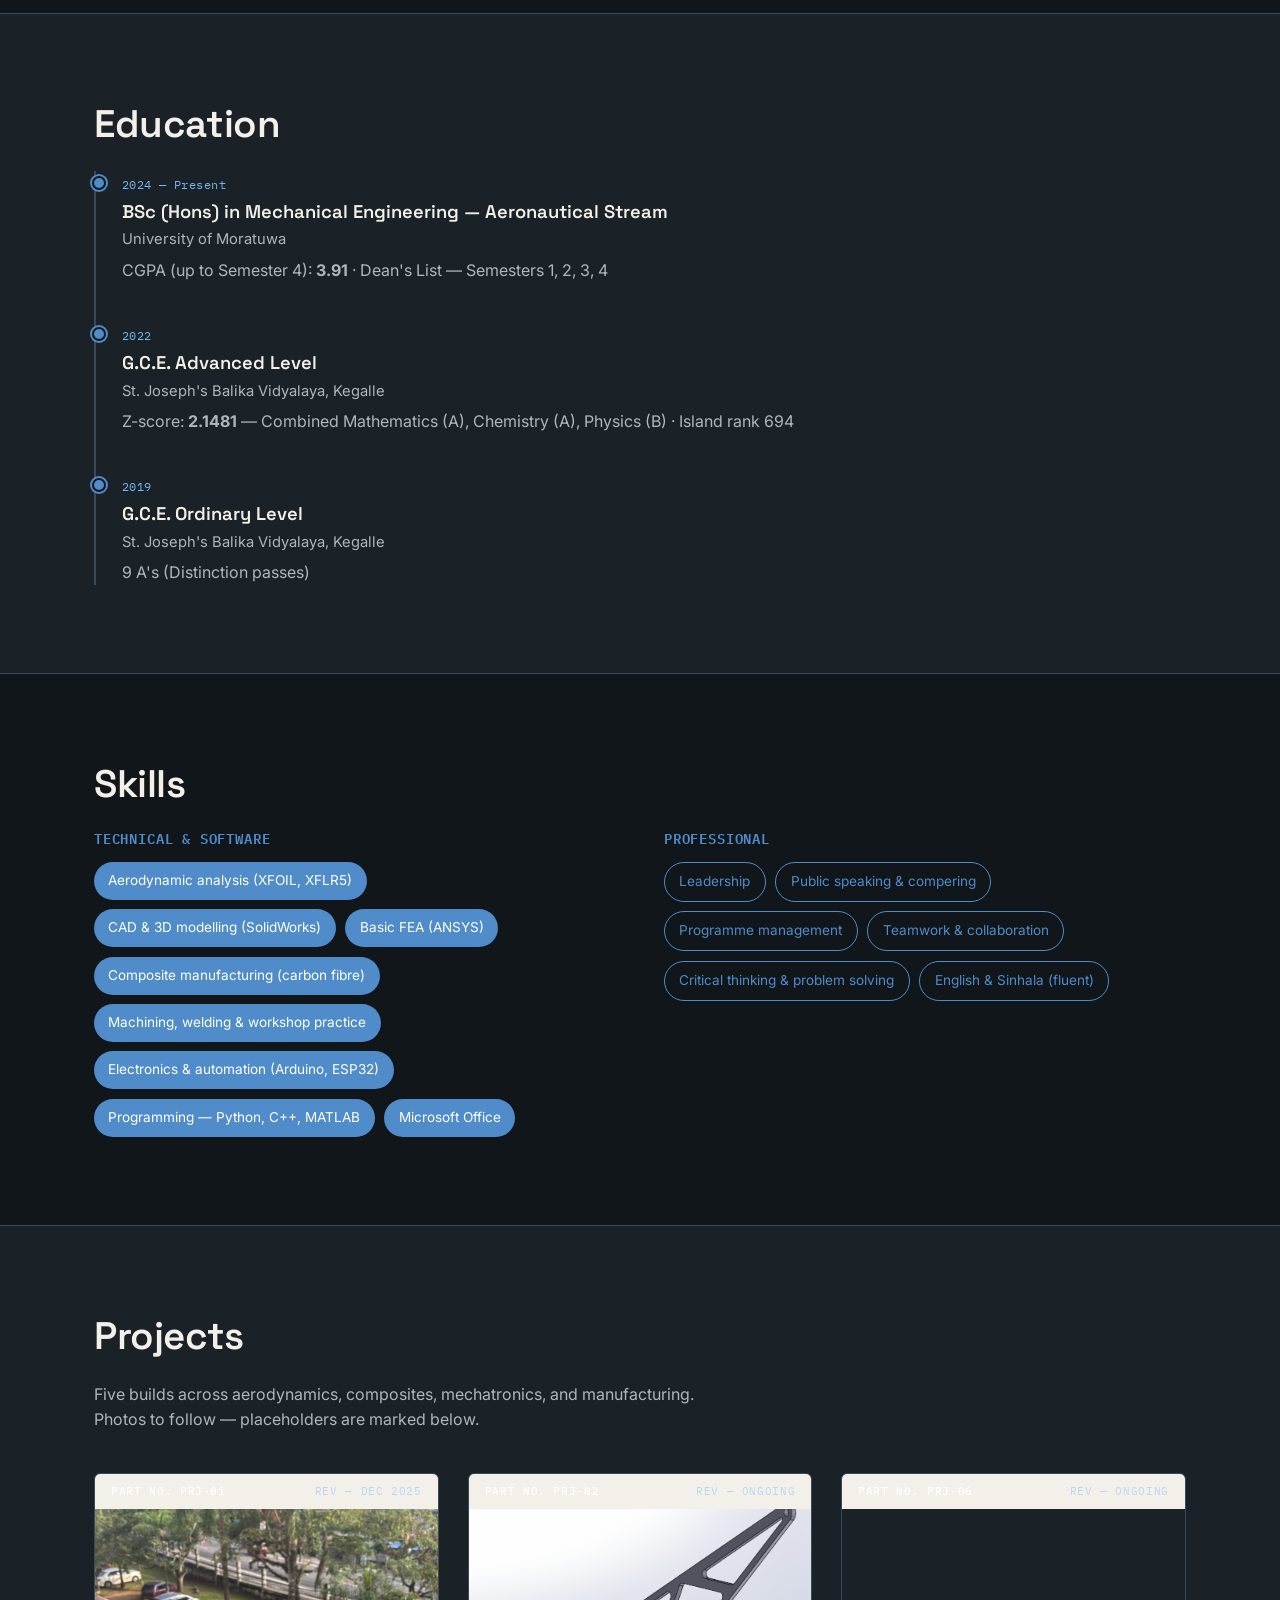
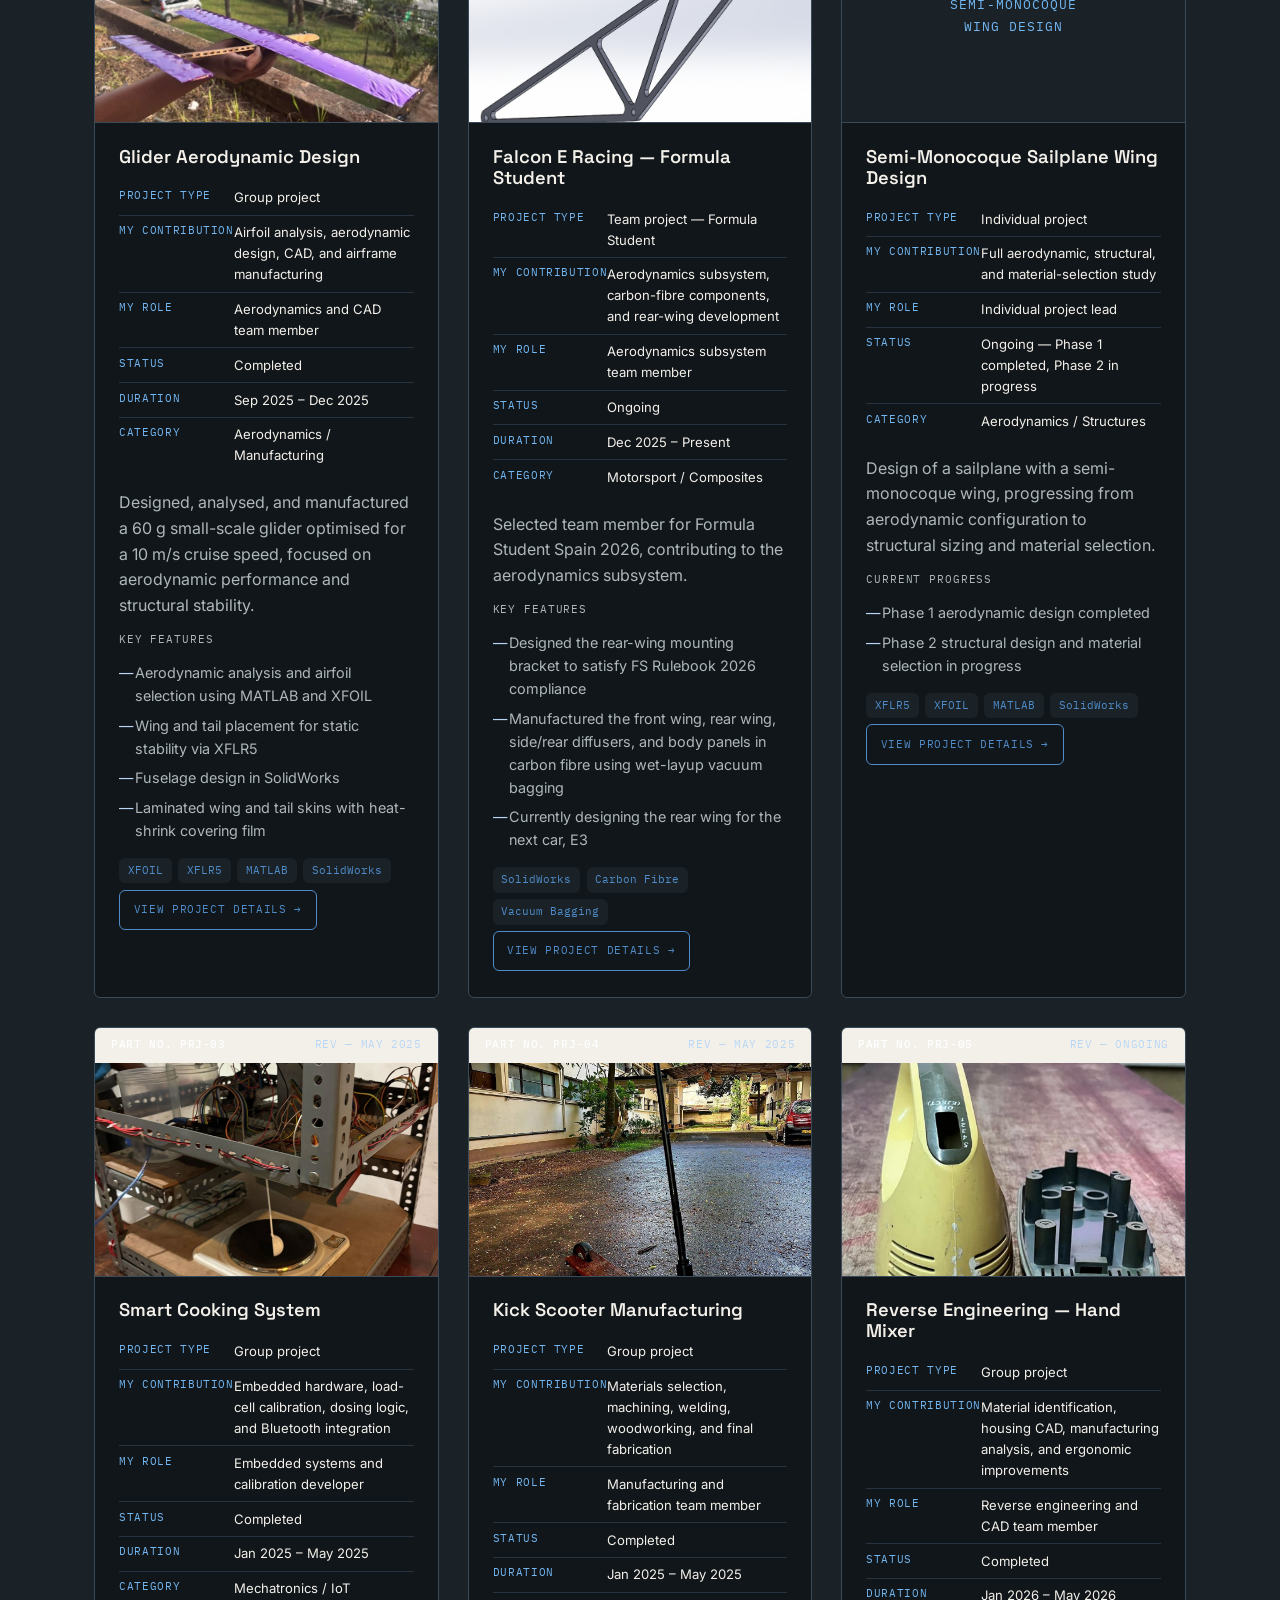
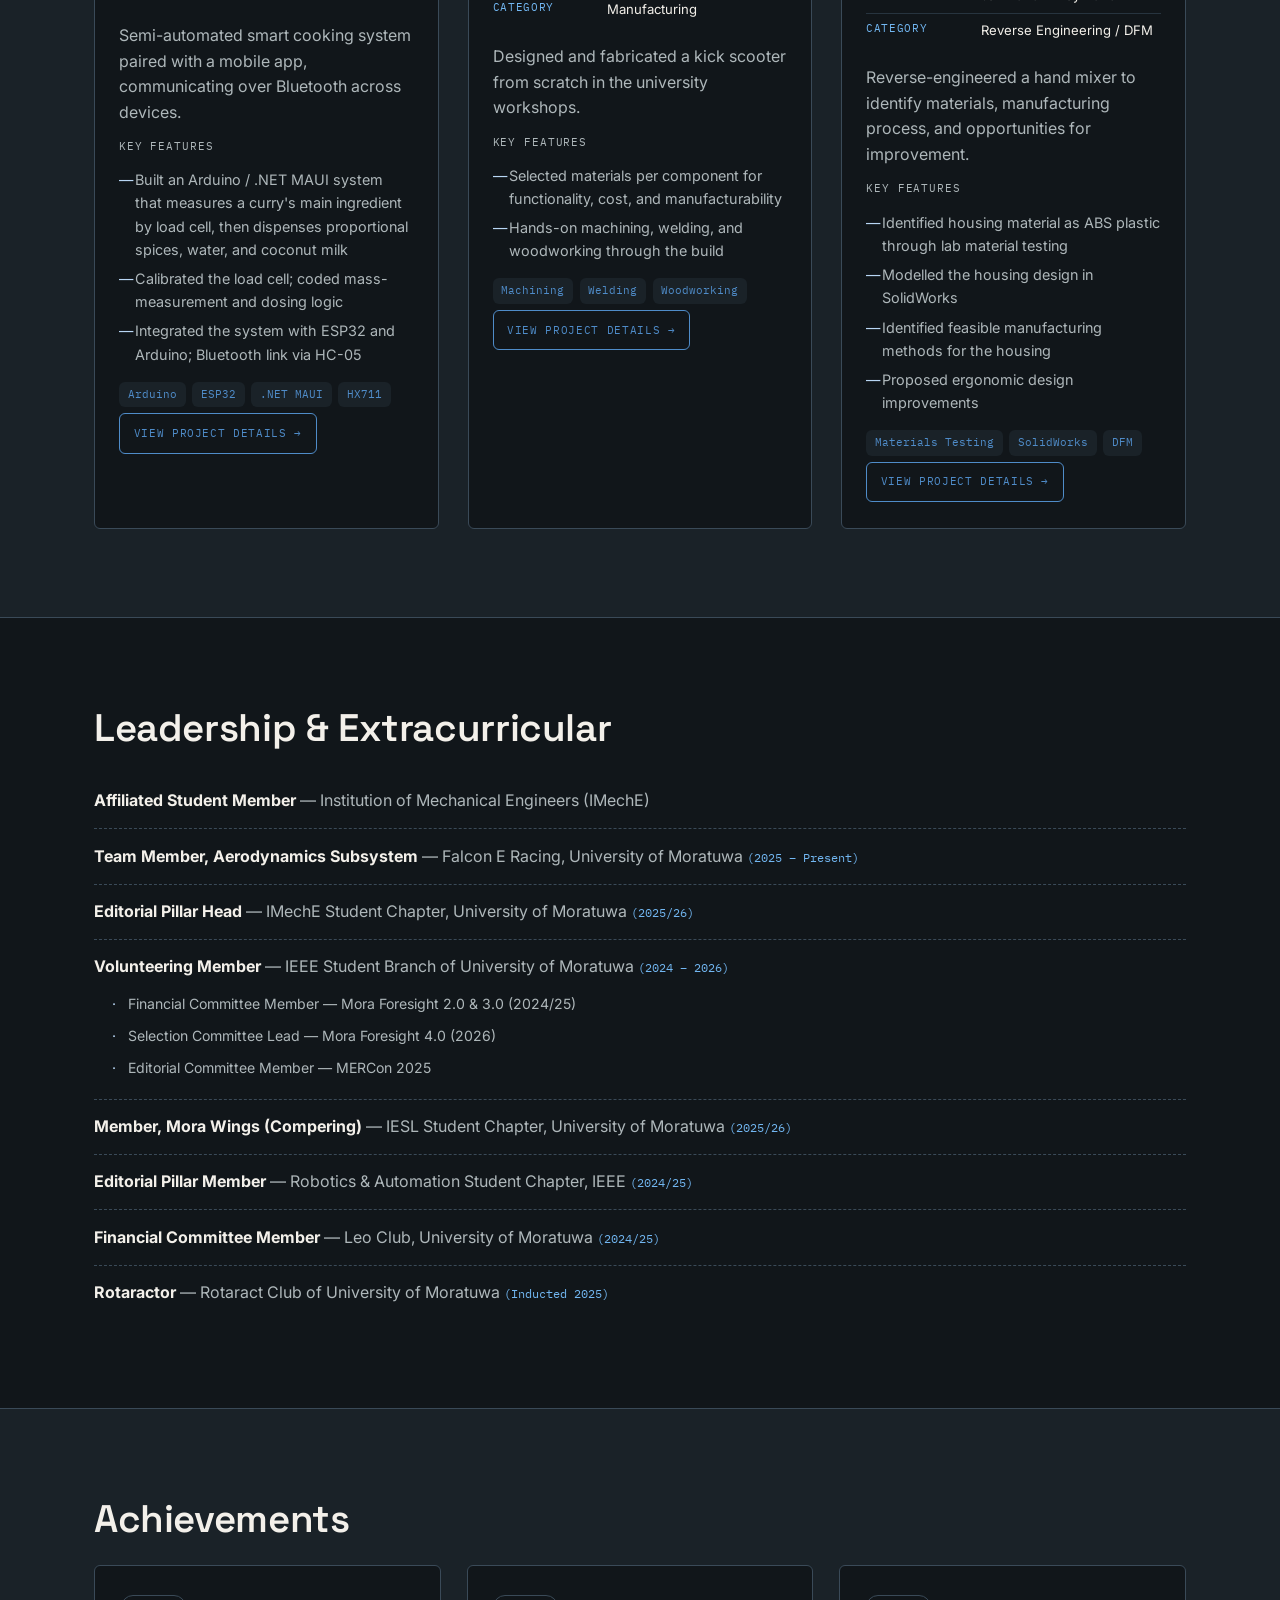
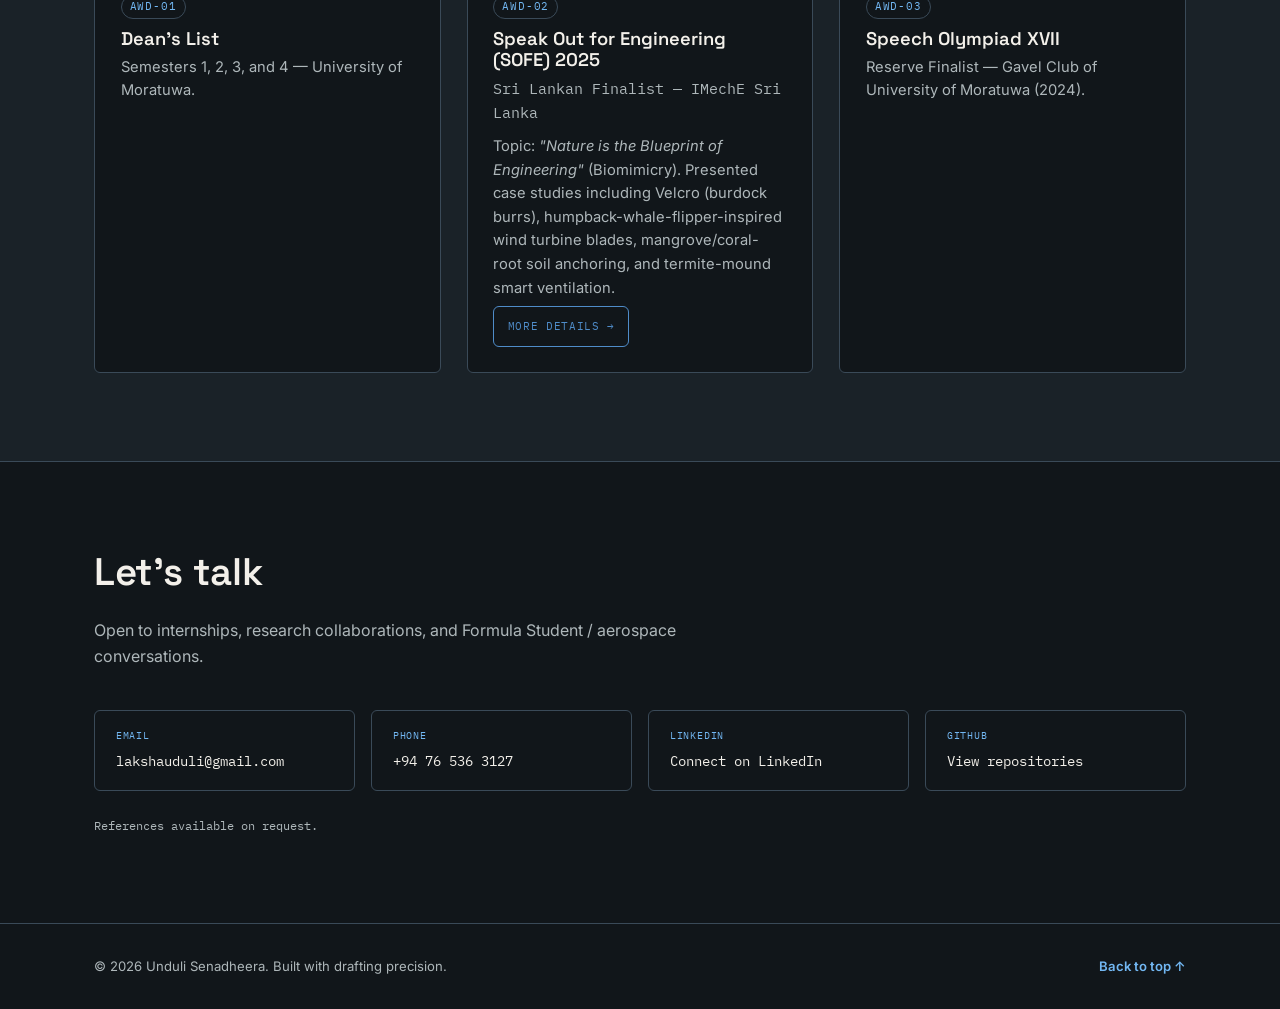
==== commit eade0c45: "Separate individual wing design project" ====
--- a/index.html
+++ b/index.html
@@ -254,9 +254,9 @@
         <div class="project-body">
           <h3>Falcon E Racing — Formula Student</h3>
           <table class="spec-table">
-            <tr><th>Project type</th><td>Team project + individual wing-design study</td></tr>
-            <tr><th>My contribution</th><td>Aerodynamics subsystem, carbon-fibre components, and semi-monocoque wing development</td></tr>
-            <tr><th>My role</th><td>Aerodynamics subsystem member and individual wing-design lead</td></tr>
+            <tr><th>Project type</th><td>Team project — Formula Student</td></tr>
+            <tr><th>My contribution</th><td>Aerodynamics subsystem, carbon-fibre components, and rear-wing development</td></tr>
+            <tr><th>My role</th><td>Aerodynamics subsystem team member</td></tr>
             <tr><th>Status</th><td>Ongoing</td></tr>
             <tr><th>Duration</th><td>Dec 2025 – Present</td></tr>
             <tr><th>Category</th><td>Motorsport / Composites</td></tr>
@@ -274,6 +274,36 @@
             <span>SolidWorks</span><span>Carbon Fibre</span><span>Vacuum Bagging</span>
           </div>
           <a class="project-detail-btn" href="project-falcon.html">View project details &rarr;</a>
+        </div>
+      </article>
+
+      <article class="project-card">
+        <div class="pc-header">
+          <span class="pc-partno">PART&nbsp;NO. PRJ-06</span>
+          <span class="pc-rev">REV — ONGOING</span>
+        </div>
+        <div class="project-media">
+          <div class="project-media--text">SEMI-MONOCOQUE<br>WING DESIGN</div>
+        </div>
+        <div class="project-body">
+          <h3>Semi-Monocoque Sailplane Wing Design</h3>
+          <table class="spec-table">
+            <tr><th>Project type</th><td>Individual project</td></tr>
+            <tr><th>My contribution</th><td>Full aerodynamic, structural, and material-selection study</td></tr>
+            <tr><th>My role</th><td>Individual project lead</td></tr>
+            <tr><th>Status</th><td>Ongoing — Phase 1 completed, Phase 2 in progress</td></tr>
+            <tr><th>Category</th><td>Aerodynamics / Structures</td></tr>
+          </table>
+          <p>Design of a sailplane with a semi-monocoque wing, progressing from aerodynamic configuration to structural sizing and material selection.</p>
+          <p class="features-label">Current Progress</p>
+          <ul>
+            <li>Phase 1 aerodynamic design completed</li>
+            <li>Phase 2 structural design and material selection in progress</li>
+          </ul>
+          <div class="project-tags">
+            <span>XFLR5</span><span>XFOIL</span><span>MATLAB</span><span>SolidWorks</span>
+          </div>
+          <a class="project-detail-btn" href="project-wing-design.html">View project details &rarr;</a>
         </div>
       </article>
 
--- a/css/style.css
+++ b/css/style.css
@@ -433,6 +433,18 @@
   justify-content: center;
 }
 .project-media img { width: 100%; height: 100%; object-fit: cover; }
+.project-media--text {
+  display: grid;
+  place-items: center;
+  width: 100%;
+  height: 100%;
+  color: var(--blue-mid);
+  font-family: var(--font-mono);
+  font-size: 0.8rem;
+  line-height: 1.7;
+  letter-spacing: 0.08em;
+  text-align: center;
+}
 .media-placeholder-text {
   display: none;
   font-family: var(--font-mono);
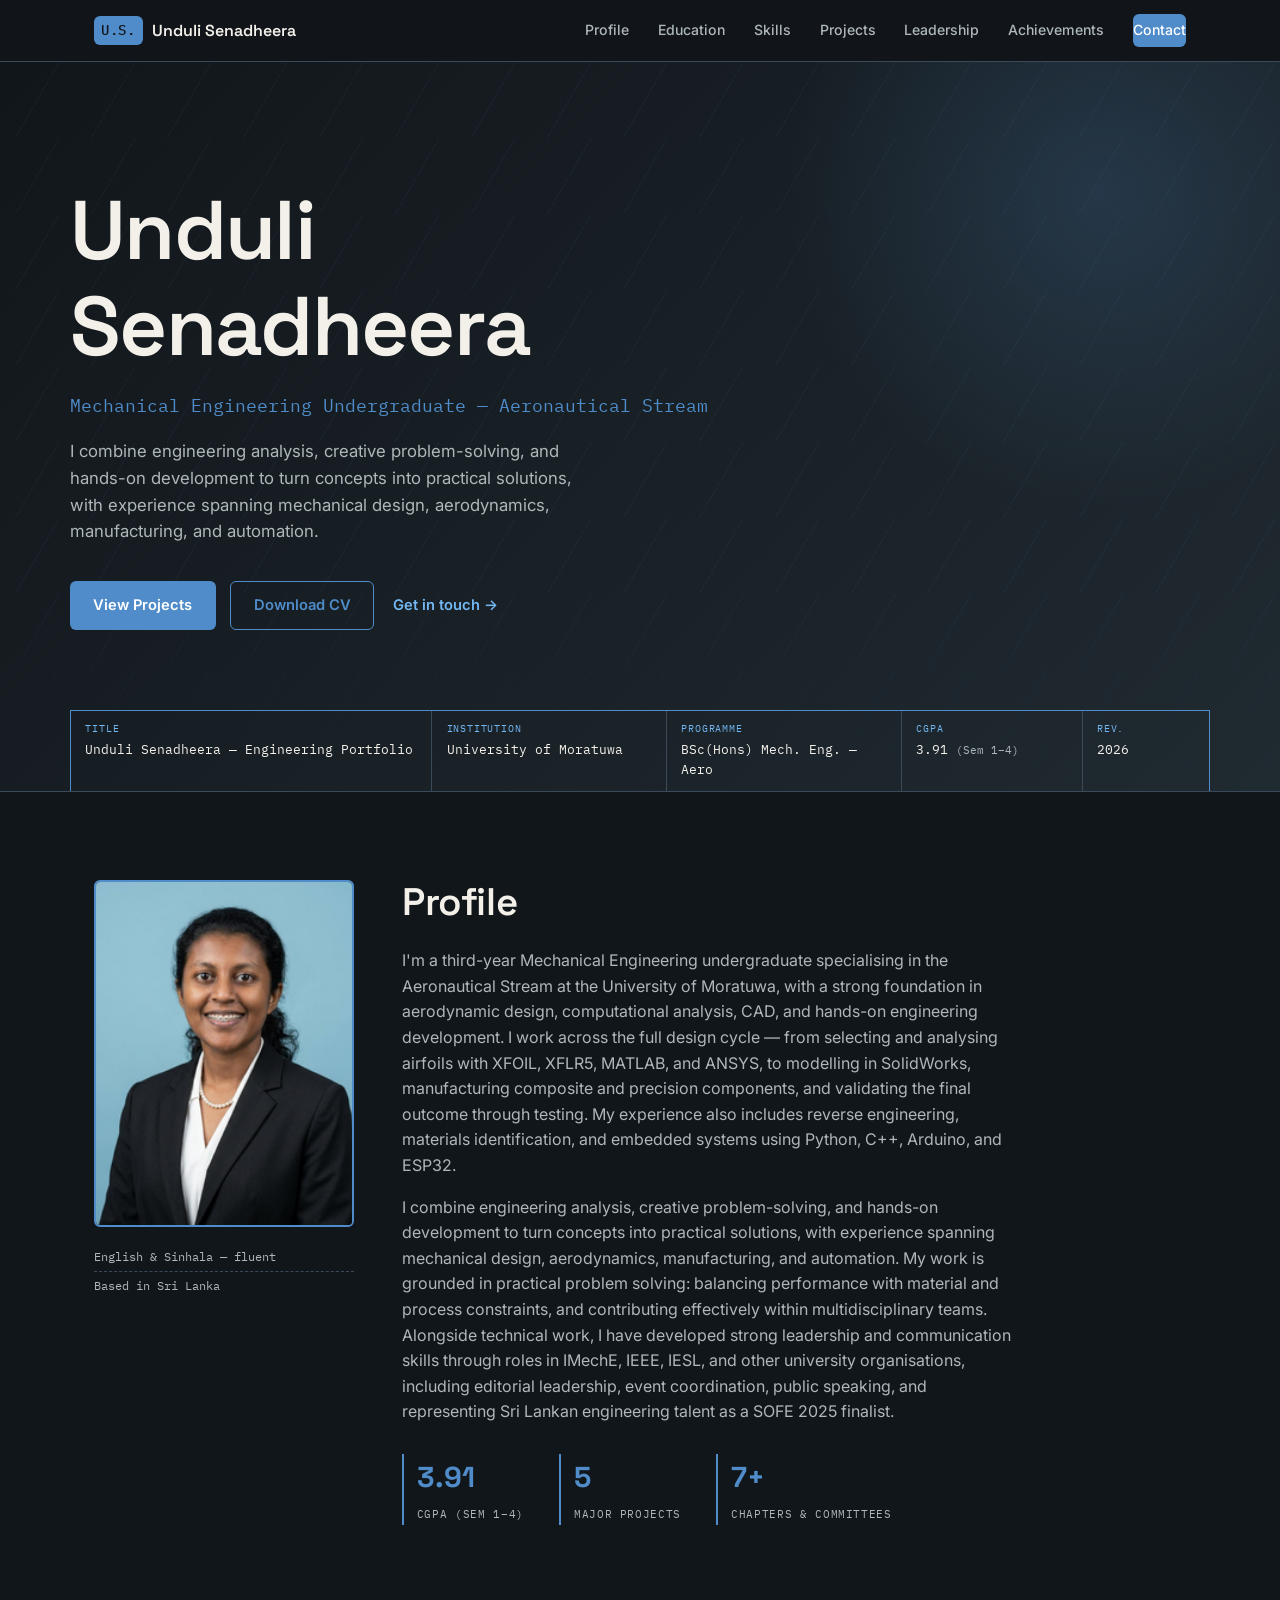
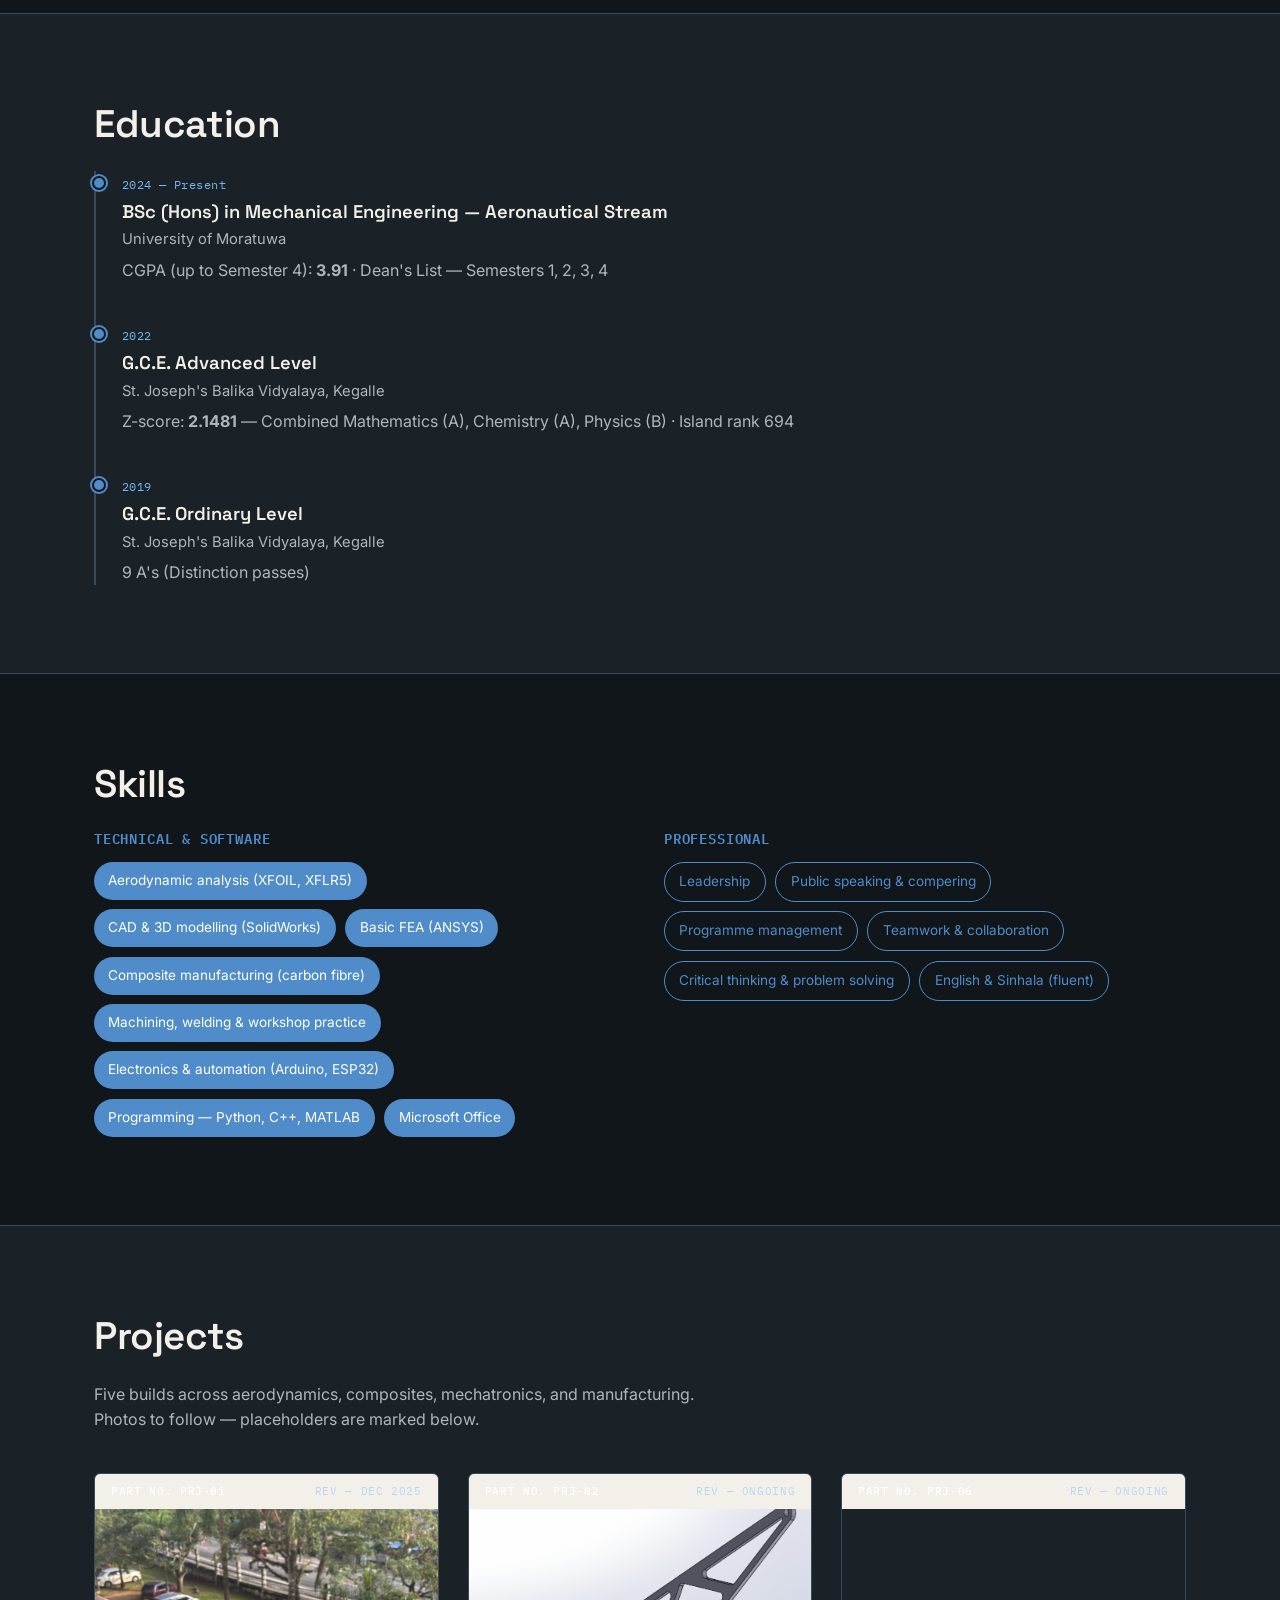
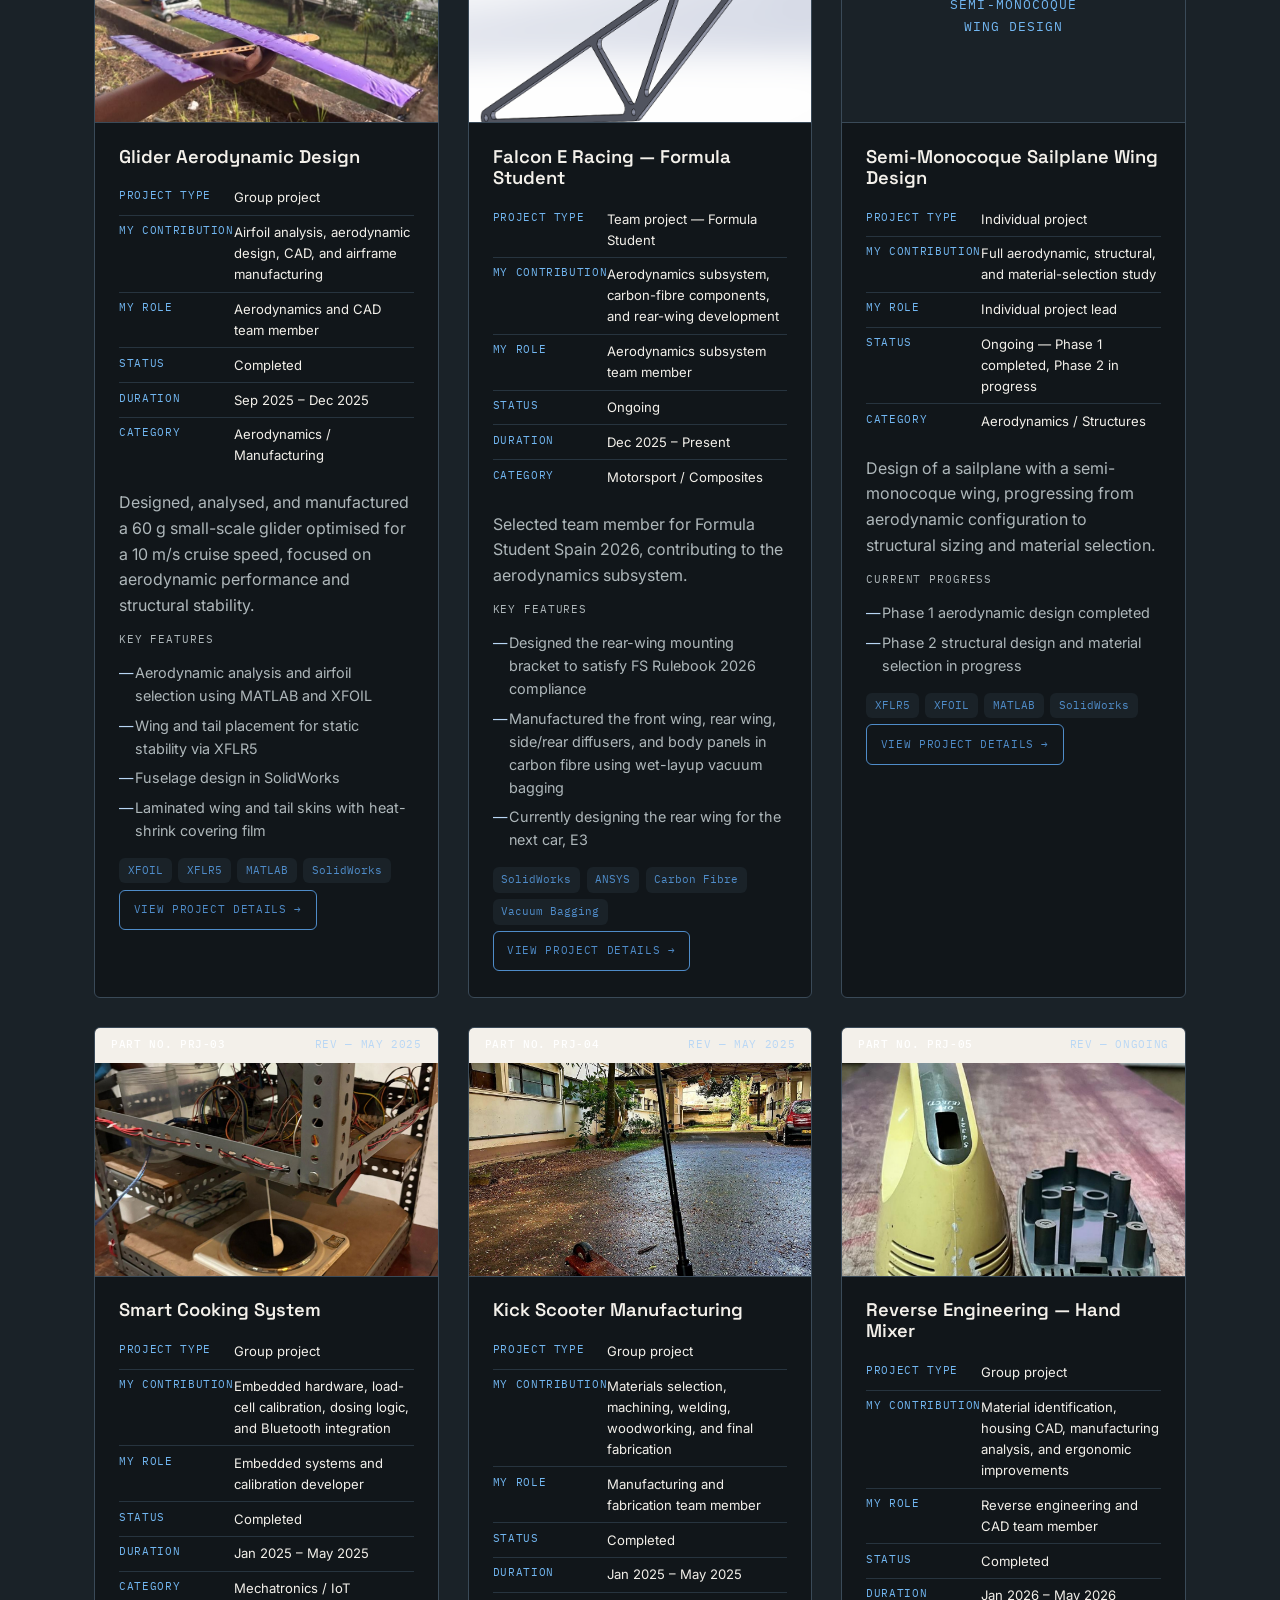
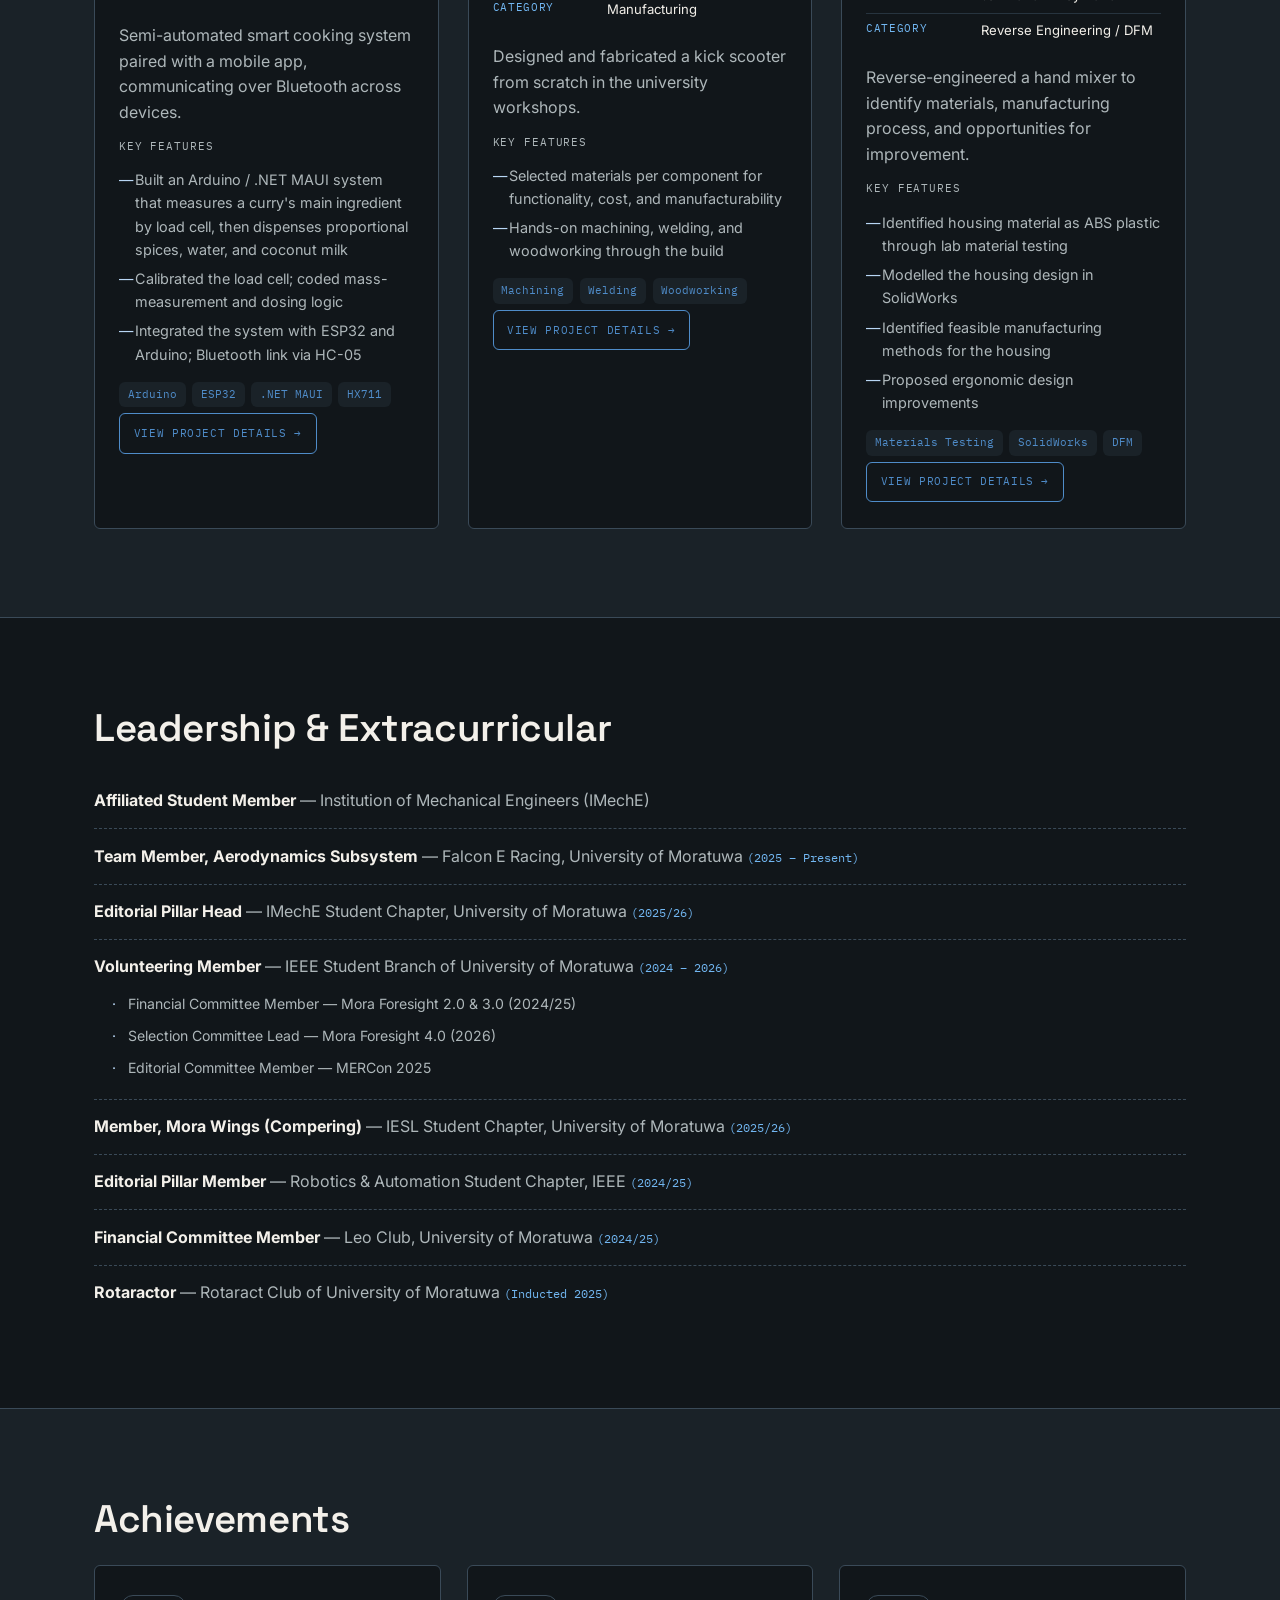
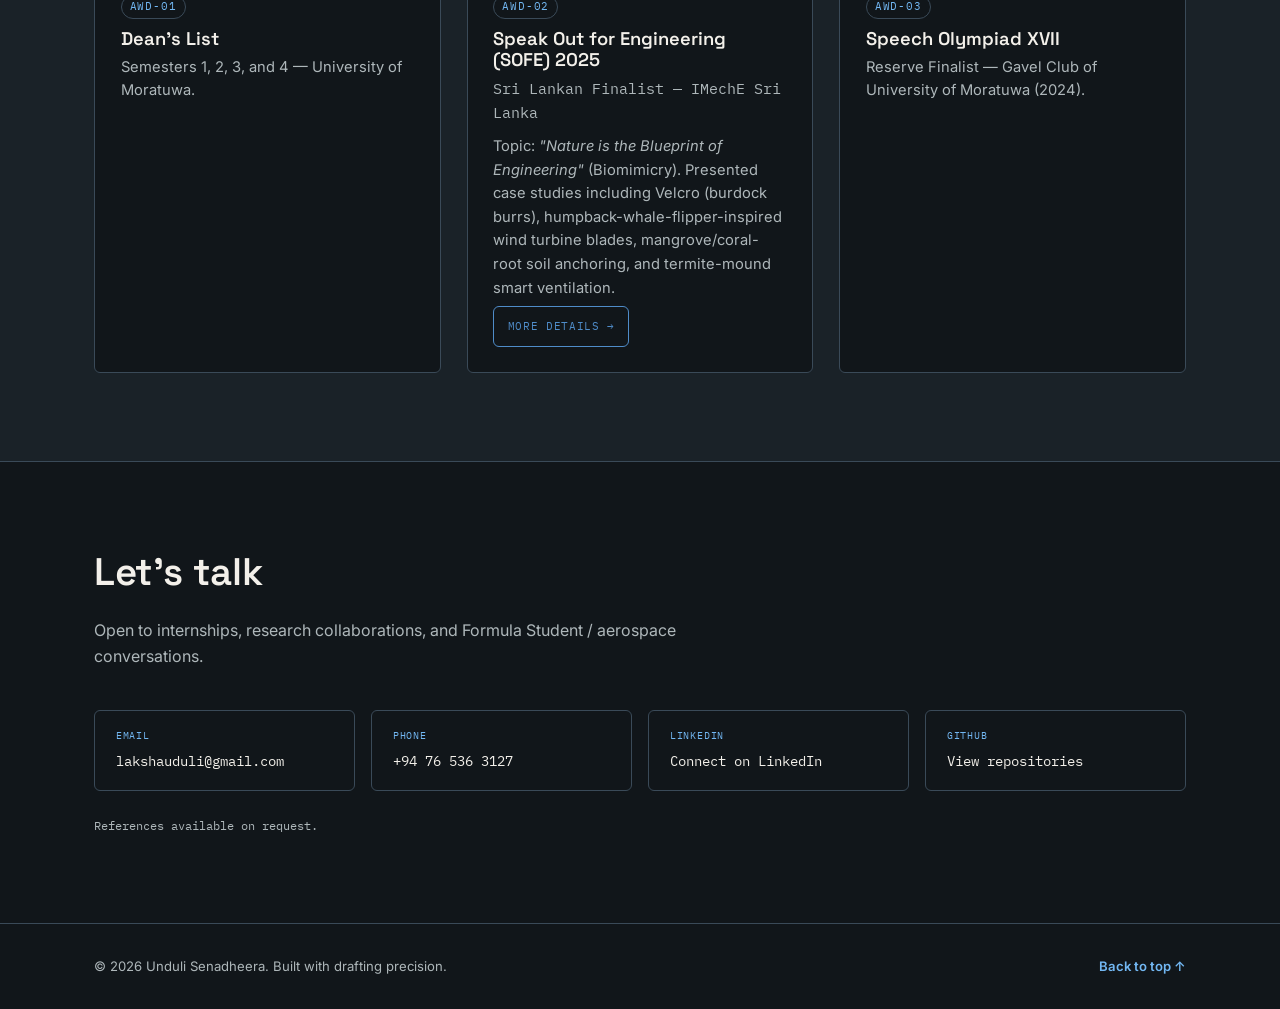
==== commit b8620924: "Add ongoing Falcon rear wing design" ====
--- a/index.html
+++ b/index.html
@@ -271,7 +271,7 @@
             <li>Currently designing the rear wing for the next car, E3</li>
           </ul>
           <div class="project-tags">
-            <span>SolidWorks</span><span>Carbon Fibre</span><span>Vacuum Bagging</span>
+            <span>SolidWorks</span><span>ANSYS</span><span>Carbon Fibre</span><span>Vacuum Bagging</span>
           </div>
           <a class="project-detail-btn" href="project-falcon.html">View project details &rarr;</a>
         </div>
